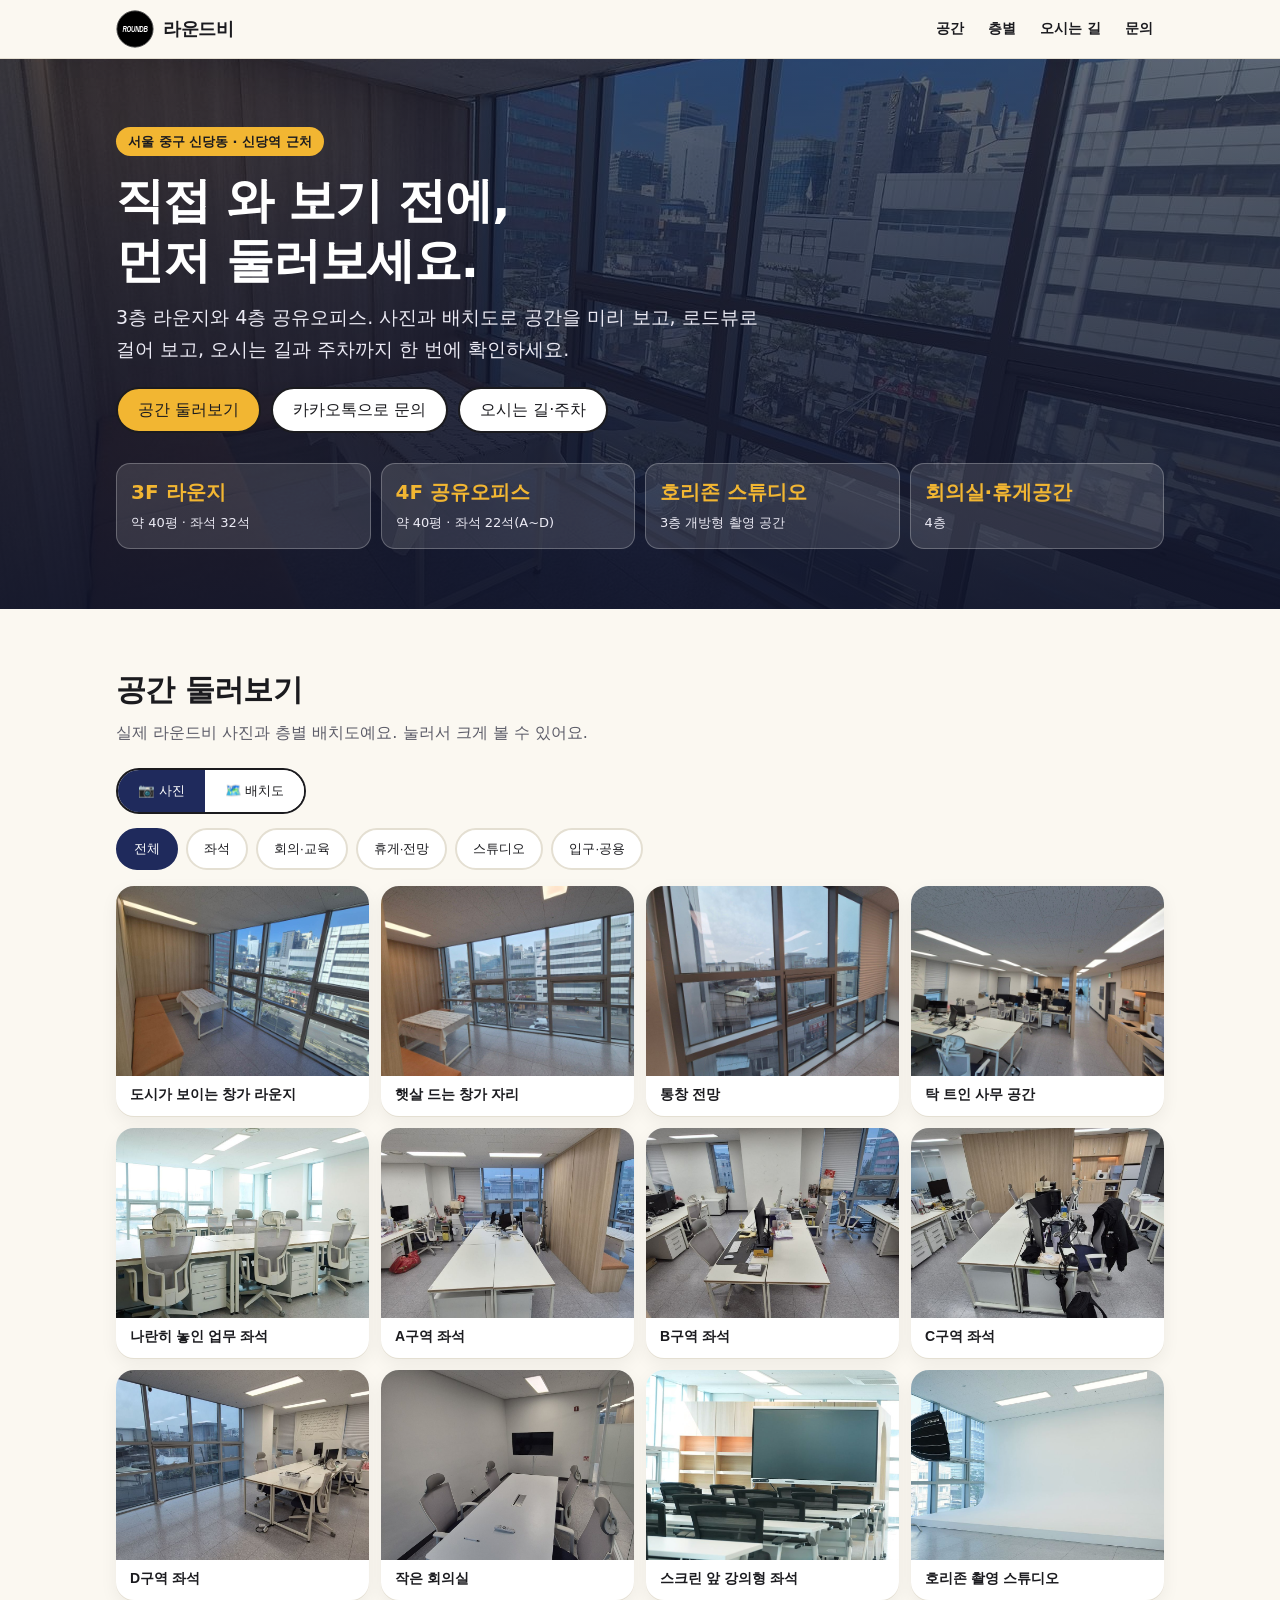
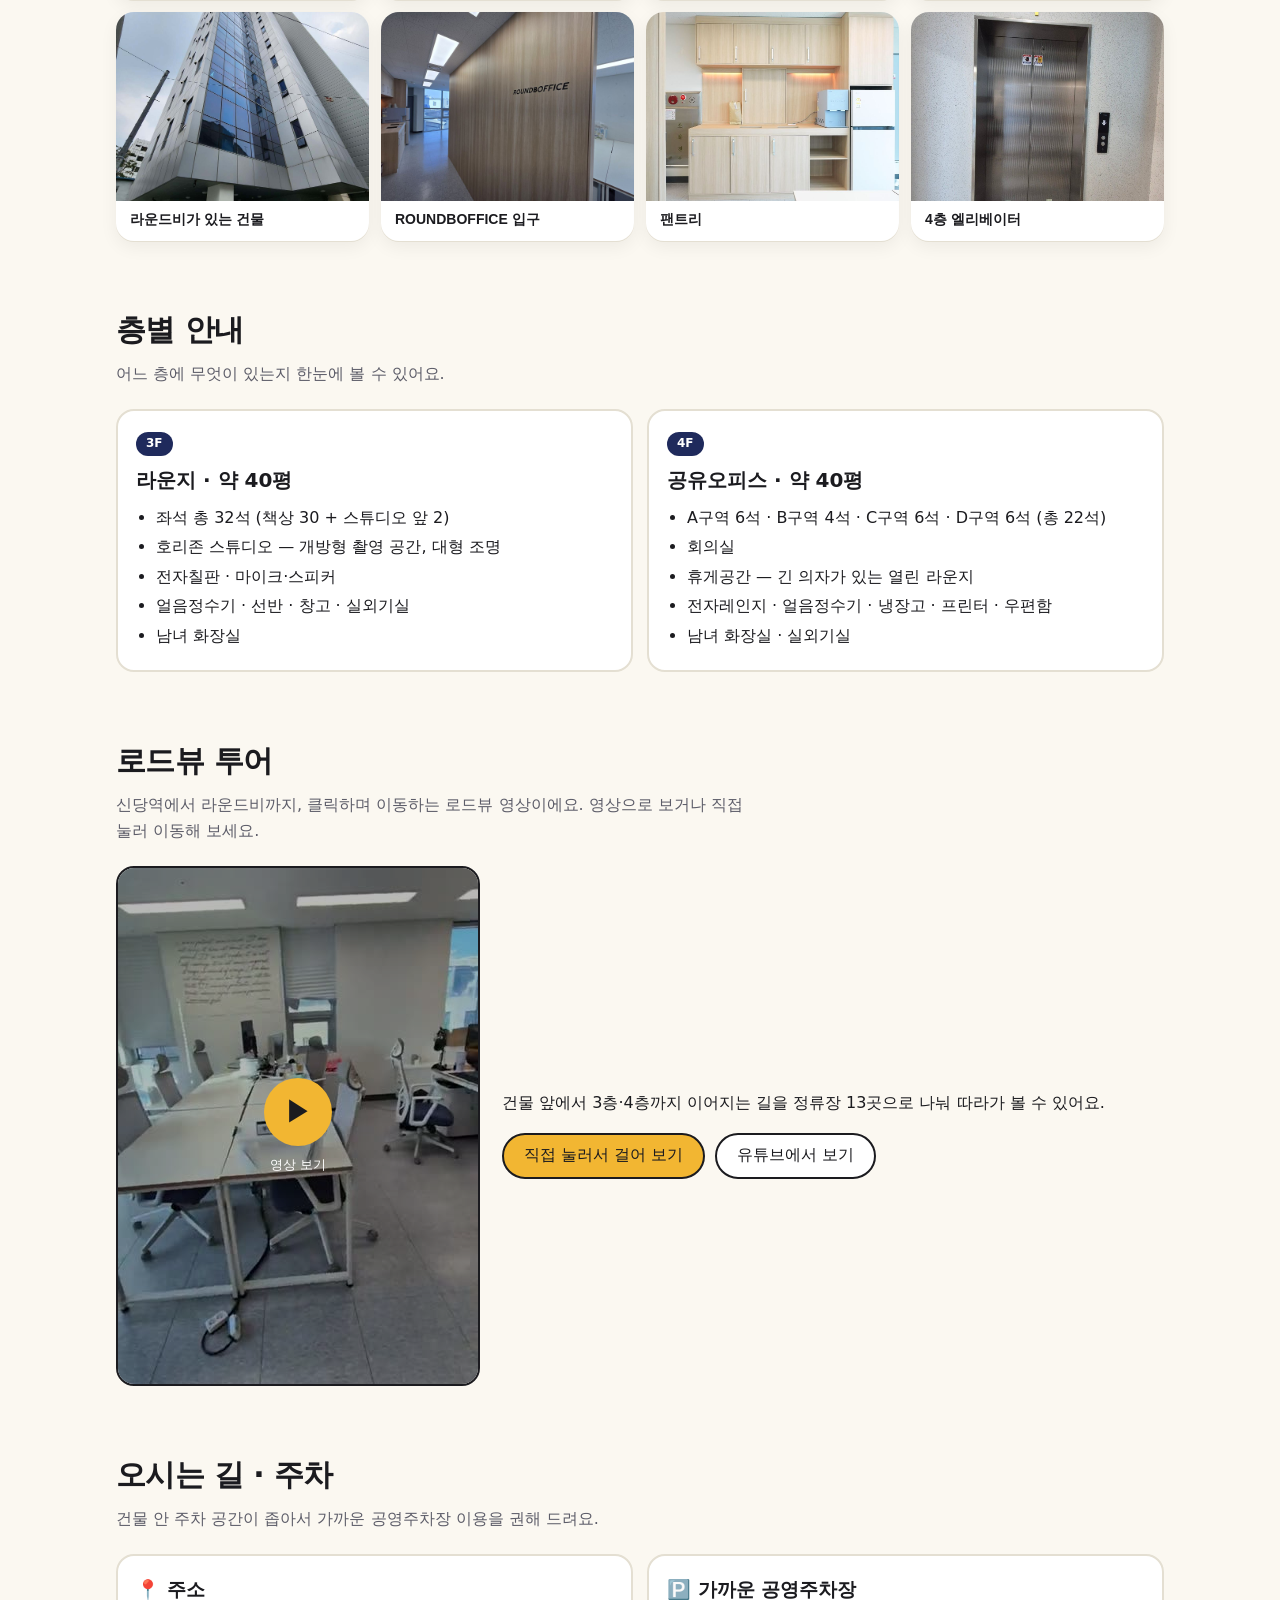
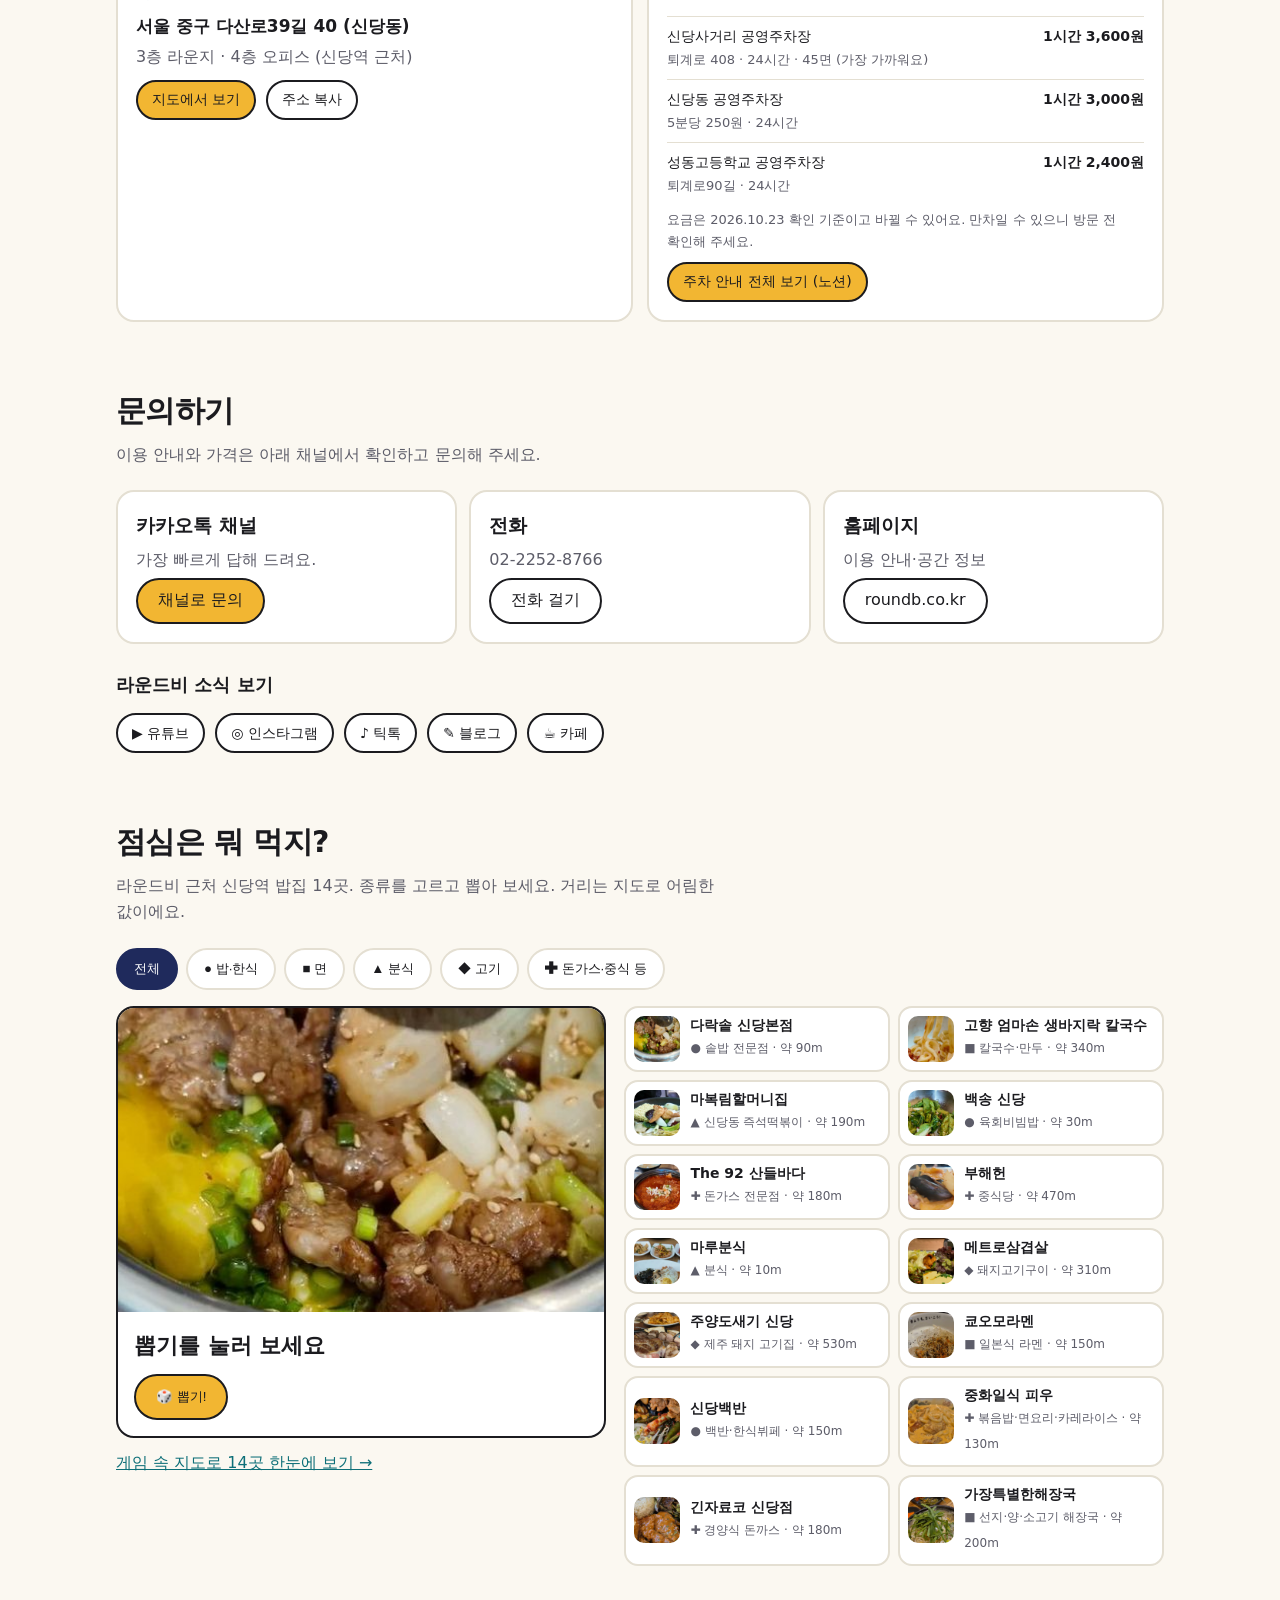
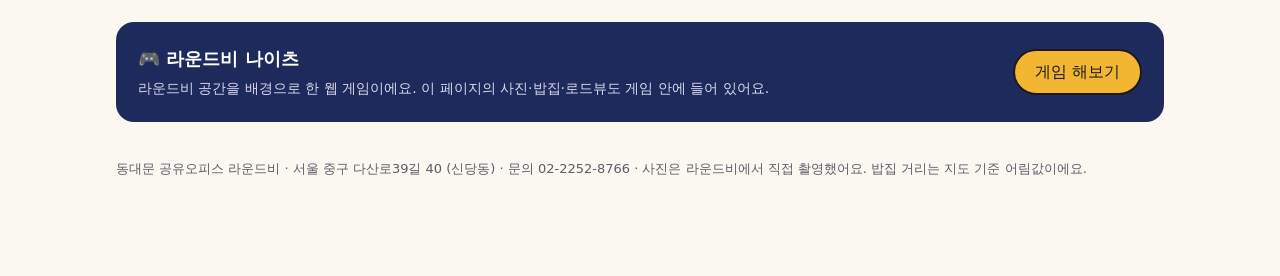
==== intro/index.html @ ecf80404 "랜딩 페이지 주소를 서울 중구 다산로39길 40 (신당동)으로 통일 Co-Authored-By: Claude Sonnet 5.5 <noreply@anthropic.com>" ====
<!doctype html>
<html lang="ko">
<head>
<meta charset="utf-8">
<meta name="viewport" content="width=device-width,initial-scale=1,viewport-fit=cover">
<title>라운드비 공유오피스 — 신당역 근처 3층 라운지·4층 공유오피스</title>
<meta name="description" content="서울 중구 신당동 라운드비 공유오피스. 3층 라운지·4층 공유오피스 사진과 배치도, 로드뷰 투어, 주차 안내, 문의까지 한 곳에서 확인하세요.">
<link rel="canonical" href="https://ksinvaid.github.io/roundb-night-defense/intro/">
<meta property="og:type" content="website">
<meta property="og:title" content="라운드비 공유오피스 — 공간 둘러보기 · 배치도 · 주차 안내">
<meta property="og:description" content="신당역 근처 3층 라운지·4층 공유오피스. 사진과 배치도로 미리 둘러보고, 로드뷰로 걸어 보고, 바로 문의하세요.">
<meta property="og:url" content="https://ksinvaid.github.io/roundb-night-defense/intro/">
<meta property="og:image" content="https://ksinvaid.github.io/roundb-night-defense/img/gallery/g08.jpg">
<meta property="og:locale" content="ko_KR">
<meta name="theme-color" content="#1f2a5c">
<script type="application/ld+json">{"@context":"https://schema.org","@type":"LocalBusiness","name":"라운드비 공유오피스","description":"서울 중구 신당동 3층 라운지·4층 공유오피스","telephone":"+82-2-2252-8766","url":"https://roundb.co.kr/","address":{"@type":"PostalAddress","addressCountry":"KR","addressLocality":"서울 중구","streetAddress":"다산로39길 40 (신당동)"}}</script>
<style>
:root{--bg:#fbf8f1;--card:#fff;--ink:#1b1b1f;--mut:#5d5d69;--navy:#1f2a5c;--gold:#f2b632;--teal:#0e6f78;--line:#e4dfd2;--r:18px}
@media (prefers-color-scheme:dark){:root:not([data-th="light"]){--bg:#14172b;--card:#1d2140;--ink:#f4f1e8;--mut:#b9b9cc;--navy:#f2b632;--gold:#f2b632;--teal:#6fd0d8;--line:#333a68}}
*{box-sizing:border-box}html{scroll-behavior:smooth;scroll-padding-top:70px}
body{margin:0;background:var(--bg);color:var(--ink);font:16px/1.65 "Apple SD Gothic Neo","Malgun Gothic","Noto Sans KR",system-ui,sans-serif;-webkit-text-size-adjust:100%;word-break:keep-all;overflow-wrap:break-word}
img{max-width:100%;display:block}a{color:var(--teal)}
.wrap{max-width:1080px;margin:0 auto;padding:0 16px}
header{position:sticky;top:0;z-index:20;background:color-mix(in srgb,var(--bg) 92%,transparent);backdrop-filter:blur(8px);border-bottom:1px solid var(--line)}
.hd{display:flex;align-items:center;gap:12px;height:58px}
.logo{display:flex;align-items:center;gap:9px;font-weight:900;font-size:18px;letter-spacing:-.5px;color:var(--ink);text-decoration:none;white-space:nowrap}
.logo svg{width:38px;height:38px;flex:none}
nav{margin-left:auto;display:flex;gap:2px;overflow-x:auto;scrollbar-width:none}
nav a{white-space:nowrap;padding:8px 11px;border-radius:999px;color:var(--ink);text-decoration:none;font-size:14px;font-weight:700}
nav a:hover{background:var(--line)}
@media (max-width:640px){.hd{gap:6px}nav a{padding:8px 7px;font-size:13px}.logo svg{width:32px;height:32px}.logo{font-size:16px}}
.btn{display:inline-flex;align-items:center;justify-content:center;gap:6px;min-height:46px;padding:0 20px;border-radius:999px;border:2px solid var(--ink);background:var(--card);color:var(--ink);font:700 15px/1 inherit;text-decoration:none;cursor:pointer}
.btn.pri{background:var(--gold);border-color:#1b1b1f;color:#1b1b1f}
.btn.sm{min-height:40px;padding:0 14px;font-size:14px}
.btn:focus-visible,nav a:focus-visible,.tab:focus-visible,.chip:focus-visible,.ph:focus-visible,.seg button:focus-visible{outline:3px solid var(--teal);outline-offset:2px}
.hero{position:relative;color:#fff;background:#10142a}
.hero img.bg{position:absolute;inset:0;width:100%;height:100%;object-fit:cover;opacity:.55}
.hero:after{content:"";position:absolute;inset:0;background:linear-gradient(180deg,rgba(16,20,42,.35),rgba(16,20,42,.88))}
.hero .wrap{position:relative;z-index:1;padding-top:68px;padding-bottom:60px}
.kicker{display:inline-block;background:var(--gold);color:#1b1b1f;font-weight:800;font-size:13px;padding:4px 12px;border-radius:999px}
h1{font-size:clamp(28px,6vw,48px);line-height:1.25;margin:14px 0 12px;letter-spacing:-1px;font-weight:900}
.lead{font-size:clamp(16px,2.4vw,19px);max-width:660px;margin:0 0 22px;color:#ecebf5}
.cta{display:flex;flex-wrap:wrap;gap:10px}
.facts{display:grid;grid-template-columns:repeat(auto-fit,minmax(150px,1fr));gap:10px;margin-top:30px}
.fact{background:rgba(255,255,255,.12);border:1px solid rgba(255,255,255,.25);border-radius:14px;padding:12px 14px}
.fact b{display:block;font-size:20px;color:var(--gold)}.fact span{font-size:13px;color:#ecebf5}
section{padding:56px 0 8px}
h2{font-size:clamp(22px,4vw,30px);margin:0 0 6px;letter-spacing:-.6px;font-weight:900}
.sub{color:var(--mut);margin:0 0 22px;max-width:660px}
.seg{display:inline-flex;border:2px solid var(--ink);border-radius:999px;overflow:hidden;margin-bottom:14px}
.seg button{min-height:42px;padding:0 20px;border:0;background:var(--card);color:var(--ink);font:800 14px/1 inherit;cursor:pointer}
.seg button[aria-pressed=true]{background:var(--navy);color:#fff}
@media (prefers-color-scheme:dark){:root:not([data-th="light"]) .seg button[aria-pressed=true],:root:not([data-th="light"]) .tab[aria-pressed=true],:root:not([data-th="light"]) .chip[aria-pressed=true]{color:#1b1b1f}}
.tabs{display:flex;gap:8px;flex-wrap:wrap;margin-bottom:16px}
.tab,.chip{min-height:42px;padding:0 16px;border-radius:999px;border:2px solid var(--line);background:var(--card);color:var(--ink);font:700 14px/1 inherit;cursor:pointer}
.tab[aria-pressed=true],.chip[aria-pressed=true]{background:var(--navy);border-color:var(--navy);color:#fff}
.grid{display:grid;grid-template-columns:repeat(auto-fill,minmax(min(230px,46%),1fr));gap:12px}
@media (max-width:520px){.grid{gap:10px}.ph span{padding:8px 10px 10px;font-size:13px}}
.ph{padding:0;border:0;background:var(--card);border-radius:var(--r);overflow:hidden;text-align:left;cursor:pointer;box-shadow:0 1px 0 var(--line),0 6px 18px rgba(0,0,0,.06)}
.ph img{width:100%;aspect-ratio:4/3;object-fit:cover}
.ph span{display:block;padding:10px 14px 12px;font-weight:700;font-size:14px;color:var(--ink)}
.plans{display:grid;grid-template-columns:repeat(2,minmax(0,1fr));gap:14px}
@media (max-width:640px){.plans{grid-template-columns:1fr}}
.plan{background:var(--card);border:2px solid var(--line);border-radius:var(--r);overflow:hidden;padding:0;cursor:pointer;text-align:left;color:var(--ink);font:inherit}
.plan img{width:100%;height:auto}
.plan span{display:block;padding:10px 14px;font-weight:800}
.fl{display:grid;grid-template-columns:repeat(2,minmax(0,1fr));gap:14px}
@media (max-width:760px){.fl{grid-template-columns:1fr}}
.flc{background:var(--card);border:2px solid var(--line);border-radius:var(--r);padding:18px}
.flc h3{margin:0 0 4px;font-size:20px;font-weight:900}.flc .tg{display:inline-block;background:var(--navy);color:#fff;border-radius:999px;font-size:12px;font-weight:800;padding:2px 10px;margin-bottom:8px}
@media (prefers-color-scheme:dark){:root:not([data-th="light"]) .flc .tg{color:#1b1b1f}}
.flc ul{margin:8px 0 0;padding-left:20px}.flc li{margin:3px 0}
.road{display:grid;grid-template-columns:minmax(0,.55fr) minmax(0,1fr);gap:22px;align-items:center}
@media (max-width:760px){.road{grid-template-columns:1fr}.road .poster{max-width:260px}}
.poster{position:relative;border-radius:var(--r);overflow:hidden;border:2px solid var(--ink);background:#000;aspect-ratio:9/16;max-height:520px;margin:0 auto;width:100%}
.poster img{width:100%;height:100%;object-fit:cover}
.poster button{position:absolute;inset:0;border:0;background:rgba(0,0,0,.28);color:#fff;font:900 16px/1 inherit;cursor:pointer;display:grid;place-items:center}
.poster button b{width:68px;height:68px;border-radius:50%;background:var(--gold);color:#1b1b1f;font-size:26px;line-height:68px;text-align:center;display:block;margin:0 auto 10px}
.poster iframe{width:100%;height:100%;border:0}
.way{display:grid;grid-template-columns:repeat(2,minmax(0,1fr));gap:14px}
@media (max-width:760px){.way{grid-template-columns:1fr}}
.box{background:var(--card);border:2px solid var(--line);border-radius:var(--r);padding:18px}
.box h3{margin:0 0 6px;font-size:19px;font-weight:900}.box p{margin:4px 0;color:var(--mut)}
.box .big{color:var(--ink);font-weight:800;font-size:17px}
.pk{margin:10px 0 0;padding:0;list-style:none}.pk li{display:flex;justify-content:space-between;gap:10px;padding:8px 0;border-top:1px solid var(--line);font-size:14px}.pk b{white-space:nowrap}
.note{font-size:13px;color:var(--mut)}
.ct{display:grid;grid-template-columns:repeat(auto-fit,minmax(220px,1fr));gap:12px}
.soc{display:flex;flex-wrap:wrap;gap:10px;margin-top:14px}
.lunch{display:grid;grid-template-columns:minmax(0,1fr) minmax(0,1.1fr);gap:18px;align-items:start}
@media (max-width:760px){.lunch{grid-template-columns:1fr}}
.pick{background:var(--card);border:2px solid var(--ink);border-radius:var(--r);overflow:hidden}
.pick img{width:100%;aspect-ratio:16/10;object-fit:cover;background:var(--line)}
.pick .in{padding:16px}.pick h3{margin:0 0 2px;font-size:22px;font-weight:900}
.tag{display:inline-block;font-size:13px;font-weight:800;border:2px solid var(--ink);border-radius:999px;padding:1px 10px;margin:0 6px 6px 0}
.pick p{margin:4px 0;color:var(--mut)}
.shops{display:grid;grid-template-columns:repeat(2,minmax(0,1fr));gap:8px}
.shop{display:flex;gap:10px;align-items:center;padding:8px;border:2px solid var(--line);border-radius:14px;background:var(--card);cursor:pointer;text-align:left;color:var(--ink);font:inherit}
.shop img{width:46px;height:46px;border-radius:10px;object-fit:cover;flex:none}
.shop b{display:block;font-size:14px;line-height:1.3}.shop small{color:var(--mut);font-size:12px}
.shop[aria-current=true]{border-color:var(--navy);box-shadow:0 0 0 3px var(--gold)}
.game{margin:56px 0 0;padding:22px;border-radius:var(--r);background:var(--navy);color:#fff;display:flex;flex-wrap:wrap;gap:14px;align-items:center}
@media (prefers-color-scheme:dark){:root:not([data-th="light"]) .game{background:#262c57}}
.game div{flex:1 1 260px}.game b{font-size:18px}.game p{margin:4px 0 0;color:#d9d9ee;font-size:14px}
footer{padding:28px 0 96px;color:var(--mut);font-size:13px}
.sticky{position:fixed;left:0;right:0;bottom:0;z-index:25;display:none;gap:8px;padding:10px 12px calc(10px + env(safe-area-inset-bottom));background:color-mix(in srgb,var(--bg) 94%,transparent);backdrop-filter:blur(8px);border-top:1px solid var(--line)}
.sticky .btn{flex:1;min-height:48px}
@media (max-width:760px){.sticky{display:flex}}
.lb{position:fixed;inset:0;z-index:50;background:rgba(10,12,26,.92);display:none;align-items:center;justify-content:center;flex-direction:column;padding:16px}
.lb.on{display:flex}.lb img{max-height:78vh;max-width:100%;border-radius:12px;background:#fff}
.lb p{color:#fff;font-weight:700;margin:12px 0 0;text-align:center}
.lb button{position:absolute;top:12px;right:12px;min-width:46px;min-height:46px;border-radius:50%;border:0;background:var(--gold);color:#1b1b1f;font:900 20px/1 inherit;cursor:pointer}
.lb .nx,.lb .pv{top:50%;transform:translateY(-50%)}.lb .pv{left:12px;right:auto}
</style>
</head>
<body>
<header><div class="wrap hd">
  <a class="logo" href="#top" aria-label="라운드비 처음으로">
    <svg viewBox="0 0 44 44" aria-hidden="true"><circle cx="22" cy="22" r="21" fill="#000" stroke="#555" stroke-width="1"/><text x="22" y="25.6" text-anchor="middle" font-family="Arial,Helvetica,sans-serif" font-size="10" font-weight="800" font-style="italic" fill="#fff" textLength="29" lengthAdjust="spacingAndGlyphs">ROUNDB</text></svg>
    라운드비
  </a>
  <nav aria-label="바로가기"><a href="#space">공간</a><a href="#floors">층별</a><a href="#way">오시는 길</a><a href="#contact">문의</a></nav>
</div></header>

<main id="top">
<div class="hero">
  <img class="bg" src="../img/gallery/g08.jpg" alt="" fetchpriority="high">
  <div class="wrap">
    <span class="kicker">서울 중구 신당동 · 신당역 근처</span>
    <h1>직접 와 보기 전에,<br>먼저 둘러보세요.</h1>
    <p class="lead">3층 라운지와 4층 공유오피스. 사진과 배치도로 공간을 미리 보고, 로드뷰로 걸어 보고, 오시는 길과 주차까지 한 번에 확인하세요.</p>
    <div class="cta">
      <a class="btn pri" href="#space">공간 둘러보기</a>
      <a class="btn" style="background:#fff" href="https://pf.kakao.com/_guxfxlX" target="_blank" rel="noopener noreferrer">카카오톡으로 문의</a>
      <a class="btn" style="background:#fff" href="#way">오시는 길·주차</a>
    </div>
    <div class="facts">
      <div class="fact"><b>3F 라운지</b><span>약 40평 · 좌석 32석</span></div>
      <div class="fact"><b>4F 공유오피스</b><span>약 40평 · 좌석 22석(A~D)</span></div>
      <div class="fact"><b>호리존 스튜디오</b><span>3층 개방형 촬영 공간</span></div>
      <div class="fact"><b>회의실·휴게공간</b><span>4층</span></div>
    </div>
  </div>
</div>

<div class="wrap">
<section id="space" aria-labelledby="h-space">
  <h2 id="h-space">공간 둘러보기</h2>
  <p class="sub">실제 라운드비 사진과 층별 배치도예요. 눌러서 크게 볼 수 있어요.</p>
  <div class="seg" role="group" aria-label="보기 방식"><button type="button" id="sp1" aria-pressed="true">📷 사진</button><button type="button" id="sp2" aria-pressed="false">🗺️ 배치도</button></div>
  <div id="photos">
    <div class="tabs" id="tabs" role="group" aria-label="공간 분류"></div>
    <div class="grid" id="grid"></div>
  </div>
  <div id="plansBox" hidden>
    <div class="plans">
      <button type="button" class="plan" data-p="0"><img src="plan3f.jpg" alt="3층 라운지 배치도: 좌석 1~32번, 호리존 스튜디오, 전자칠판, 얼음정수기, 창고, 실외기실, 남녀 화장실" loading="lazy"><span>3F 라운지 배치도</span></button>
      <button type="button" class="plan" data-p="1"><img src="plan4f.jpg" alt="4층 공유오피스 배치도: A~D구역 좌석, 회의실, 휴게공간, 전자레인지·얼음정수기·냉장고, 실외기실, 남녀 화장실" loading="lazy"><span>4F 공유오피스 배치도</span></button>
    </div>
    <p class="note" style="margin-top:10px">배치도 기준(2026.09.30 최종본)이에요. 좌석 번호는 3층 1~32번, 4층 A1~D6이에요.</p>
  </div>
</section>

<section id="floors" aria-labelledby="h-fl">
  <h2 id="h-fl">층별 안내</h2>
  <p class="sub">어느 층에 무엇이 있는지 한눈에 볼 수 있어요.</p>
  <div class="fl">
    <div class="flc"><span class="tg">3F</span><h3>라운지 · 약 40평</h3>
      <ul><li>좌석 총 32석 (책상 30 + 스튜디오 앞 2)</li><li>호리존 스튜디오 — 개방형 촬영 공간, 대형 조명</li><li>전자칠판 · 마이크·스피커</li><li>얼음정수기 · 선반 · 창고 · 실외기실</li><li>남녀 화장실</li></ul></div>
    <div class="flc"><span class="tg">4F</span><h3>공유오피스 · 약 40평</h3>
      <ul><li>A구역 6석 · B구역 4석 · C구역 6석 · D구역 6석 (총 22석)</li><li>회의실</li><li>휴게공간 — 긴 의자가 있는 열린 라운지</li><li>전자레인지 · 얼음정수기 · 냉장고 · 프린터 · 우편함</li><li>남녀 화장실 · 실외기실</li></ul></div>
  </div>
</section>

<section id="road" aria-labelledby="h-road">
  <h2 id="h-road">로드뷰 투어</h2>
  <p class="sub">신당역에서 라운드비까지, 클릭하며 이동하는 로드뷰 영상이에요. 영상으로 보거나 직접 눌러 이동해 보세요.</p>
  <div class="road">
    <div class="poster" id="poster">
      <img src="../roadview/poster.jpg" alt="로드뷰 투어 영상 미리보기" loading="lazy">
      <button type="button" id="play" aria-label="로드뷰 투어 영상 재생"><span><b>▶</b>영상 보기</span></button>
    </div>
    <div>
      <p>건물 앞에서 3층·4층까지 이어지는 길을 정류장 13곳으로 나눠 따라가 볼 수 있어요.</p>
      <div class="cta">
        <a class="btn pri" href="../road/">직접 눌러서 걸어 보기</a>
        <a class="btn" href="https://www.youtube.com/watch?v=zQr1TnnuXpA" target="_blank" rel="noopener noreferrer">유튜브에서 보기</a>
      </div>
    </div>
  </div>
</section>

<section id="way" aria-labelledby="h-way">
  <h2 id="h-way">오시는 길 · 주차</h2>
  <p class="sub">건물 안 주차 공간이 좁아서 가까운 공영주차장 이용을 권해 드려요.</p>
  <div class="way">
    <div class="box">
      <h3>📍 주소</h3>
      <p class="big">서울 중구 다산로39길 40 (신당동)</p>
      <p>3층 라운지 · 4층 오피스 (신당역 근처)</p>
      <div class="cta" style="margin-top:10px">
        <a class="btn pri sm" id="map" href="#" target="_blank" rel="noopener noreferrer">지도에서 보기</a>
        <button class="btn sm" id="cp" type="button">주소 복사</button>
      </div>
    </div>
    <div class="box">
      <h3>🅿️ 가까운 공영주차장</h3>
      <ul class="pk">
        <li><span>신당사거리 공영주차장<br><small class="note">퇴계로 408 · 24시간 · 45면 (가장 가까워요)</small></span><b>1시간 3,600원</b></li>
        <li><span>신당동 공영주차장<br><small class="note">5분당 250원 · 24시간</small></span><b>1시간 3,000원</b></li>
        <li><span>성동고등학교 공영주차장<br><small class="note">퇴계로90길 · 24시간</small></span><b>1시간 2,400원</b></li>
      </ul>
      <p class="note">요금은 2026.10.23 확인 기준이고 바뀔 수 있어요. 만차일 수 있으니 방문 전 확인해 주세요.</p>
      <a class="btn pri sm" href="https://billionfundings.notion.site/Ver-1-3-402ead0f1ee780df87ebc4c921f9d189" target="_blank" rel="noopener noreferrer" style="margin-top:6px">주차 안내 전체 보기 (노션)</a>
    </div>
  </div>
</section>

<section id="contact" aria-labelledby="h-ct">
  <h2 id="h-ct">문의하기</h2>
  <p class="sub">이용 안내와 가격은 아래 채널에서 확인하고 문의해 주세요.</p>
  <div class="ct">
    <div class="box"><h3>카카오톡 채널</h3><p>가장 빠르게 답해 드려요.</p><a class="btn pri" href="https://pf.kakao.com/_guxfxlX" target="_blank" rel="noopener noreferrer">채널로 문의</a></div>
    <div class="box"><h3>전화</h3><p>02-2252-8766</p><a class="btn" href="tel:0222528766">전화 걸기</a></div>
    <div class="box"><h3>홈페이지</h3><p>이용 안내·공간 정보</p><a class="btn" href="https://roundb.co.kr/" target="_blank" rel="noopener noreferrer">roundb.co.kr</a></div>
  </div>
  <h3 style="margin:26px 0 0;font-size:18px">라운드비 소식 보기</h3>
  <div class="soc">
    <a class="btn sm" href="https://www.youtube.com/@%EB%9D%BC%EC%9A%B4%EB%93%9C%EB%B9%84%EA%B3%B5%EC%9C%A0%EC%98%A4%ED%94%BC%EC%8A%A4/featured" target="_blank" rel="noopener noreferrer">▶ 유튜브</a>
    <a class="btn sm" href="https://www.instagram.com/roundboffice/" target="_blank" rel="noopener noreferrer">◎ 인스타그램</a>
    <a class="btn sm" href="https://www.tiktok.com/@roundboffice" target="_blank" rel="noopener noreferrer">♪ 틱톡</a>
    <a class="btn sm" href="https://blog.naver.com/roundboffice" target="_blank" rel="noopener noreferrer">✎ 블로그</a>
    <a class="btn sm" href="https://cafe.naver.com/makeamv" target="_blank" rel="noopener noreferrer">☕ 카페</a>
  </div>
</section>

<section id="lunch" aria-labelledby="h-lunch">
  <h2 id="h-lunch">점심은 뭐 먹지?</h2>
  <p class="sub">라운드비 근처 신당역 밥집 14곳. 종류를 고르고 뽑아 보세요. 거리는 지도로 어림한 값이에요.</p>
  <div class="tabs" id="chips" role="group" aria-label="음식 종류"></div>
  <div class="lunch">
    <div>
      <div class="pick" aria-live="polite">
        <img id="pimg" src="../img/lunch/01.jpg" alt="">
        <div class="in">
          <span class="tag" id="ptag"></span>
          <h3 id="pname">뽑기를 눌러 보세요</h3>
          <p id="pmenu"></p><p id="pfood"></p><p id="pdist"></p>
          <div class="cta" style="margin-top:10px">
            <button class="btn pri" id="draw" type="button">🎲 뽑기!</button>
            <a class="btn" id="pmap" href="#" target="_blank" rel="noopener noreferrer">지도에서 찾기</a>
          </div>
        </div>
      </div>
      <p style="margin:12px 0 0"><a href="../lunch/">게임 속 지도로 14곳 한눈에 보기 →</a></p>
    </div>
    <div class="shops" id="shops"></div>
  </div>

  <div class="game">
    <div><b>🎮 라운드비 나이츠</b><p>라운드비 공간을 배경으로 한 웹 게임이에요. 이 페이지의 사진·밥집·로드뷰도 게임 안에 들어 있어요.</p></div>
    <a class="btn pri" href="../">게임 해보기</a>
  </div>
</section>
</div>
</main>
<footer><div class="wrap">동대문 공유오피스 라운드비 · 서울 중구 다산로39길 40 (신당동) · 문의 02-2252-8766 · 사진은 라운드비에서 직접 촬영했어요. 밥집 거리는 지도 기준 어림값이에요.</div></footer>

<div class="sticky"><a class="btn pri" href="https://pf.kakao.com/_guxfxlX" target="_blank" rel="noopener noreferrer">카카오톡 문의</a><a class="btn" href="tel:0222528766">전화</a></div>

<div class="lb" id="lb" role="dialog" aria-modal="true" aria-label="사진 크게 보기">
  <button type="button" class="cl" aria-label="닫기">✕</button>
  <button type="button" class="pv" aria-label="이전">‹</button>
  <button type="button" class="nx" aria-label="다음">›</button>
  <img id="lbi" alt=""><p id="lbt"></p>
</div>

<script>
(function(){
"use strict";
var $=function(s){return document.querySelector(s)};
var ADDR="서울 중구 다산로39길 40 (신당동)";

/* ── 사진 / 배치도 전환 ── */
function mode(m){$("#sp1").setAttribute("aria-pressed",String(m===1));$("#sp2").setAttribute("aria-pressed",String(m===2));$("#photos").hidden=m!==1;$("#plansBox").hidden=m!==2}
$("#sp1").onclick=function(){mode(1)};$("#sp2").onclick=function(){mode(2)};

/* ── 공간 사진 ── */
var SHOTS=[
 {f:"g08",t:"도시가 보이는 창가 라운지",g:"휴게·전망"},{f:"g37",t:"햇살 드는 창가 자리",g:"휴게·전망"},{f:"g38",t:"통창 전망",g:"휴게·전망"},
 {f:"g39",t:"탁 트인 사무 공간",g:"좌석"},{f:"g04",t:"나란히 놓인 업무 좌석",g:"좌석"},{f:"g23",t:"A구역 좌석",g:"좌석"},{f:"g32",t:"B구역 좌석",g:"좌석"},{f:"g33",t:"C구역 좌석",g:"좌석"},{f:"g24",t:"D구역 좌석",g:"좌석"},
 {f:"g21",t:"작은 회의실",g:"회의·교육"},{f:"g15",t:"스크린 앞 강의형 좌석",g:"회의·교육"},
 {f:"g17",t:"호리존 촬영 스튜디오",g:"스튜디오"},
 {f:"g01",t:"라운드비가 있는 건물",g:"입구·공용"},{f:"g02",t:"ROUNDBOFFICE 입구",g:"입구·공용"},{f:"g07",t:"팬트리",g:"입구·공용"},{f:"g36",t:"4층 엘리베이터",g:"입구·공용"}
].map(function(s){s.src="../img/gallery/"+s.f+".jpg";return s});
var PLANS=[{src:"plan3f.jpg",t:"3F 라운지 배치도"},{src:"plan4f.jpg",t:"4F 공유오피스 배치도"}];
var GS=["전체","좌석","회의·교육","휴게·전망","스튜디오","입구·공용"],cur="전체",view=[],li=0;
function drawTabs(){var tb=$("#tabs");tb.innerHTML="";GS.forEach(function(g){var b=document.createElement("button");b.type="button";b.className="tab";b.textContent=g;b.setAttribute("aria-pressed",String(g===cur));b.onclick=function(){cur=g;drawTabs();drawGrid()};tb.appendChild(b)})}
function drawGrid(){var gr=$("#grid");gr.innerHTML="";var list=SHOTS.filter(function(s){return cur==="전체"||s.g===cur});
  list.forEach(function(s,i){var b=document.createElement("button");b.type="button";b.className="ph";b.innerHTML='<img loading="lazy" src="'+s.src+'" alt="'+s.t+'"><span>'+s.t+'</span>';b.onclick=function(){openLb(list,i)};gr.appendChild(b)})}
function openLb(list,i){view=list;li=(i+view.length)%view.length;var s=view[li];$("#lbi").src=s.src;$("#lbi").alt=s.t;$("#lbt").textContent=s.t+(view.length>1?"  ("+(li+1)+"/"+view.length+")":"");$("#lb").classList.add("on");$("#lb .cl").focus()}
function closeLb(){$("#lb").classList.remove("on")}
$("#lb .cl").onclick=closeLb;$("#lb .nx").onclick=function(){openLb(view,li+1)};$("#lb .pv").onclick=function(){openLb(view,li-1)};
$("#lb").onclick=function(e){if(e.target.id==="lb")closeLb()};
document.addEventListener("keydown",function(e){if(!$("#lb").classList.contains("on"))return;if(e.key==="Escape")closeLb();else if(e.key==="ArrowRight")openLb(view,li+1);else if(e.key==="ArrowLeft")openLb(view,li-1)});
[].forEach.call(document.querySelectorAll(".plan"),function(b){b.onclick=function(){openLb(PLANS,+b.dataset.p)}});
drawTabs();drawGrid();

/* ── 오시는 길 ── */
$("#map").href="https://map.naver.com/p/search/"+encodeURIComponent(ADDR);
$("#cp").onclick=function(){var b=this,done=function(){var o=b.textContent;b.textContent="복사했어요 ✓";setTimeout(function(){b.textContent=o},1600)};
  if(navigator.clipboard&&navigator.clipboard.writeText){navigator.clipboard.writeText(ADDR).then(done,function(){prompt("주소를 복사하세요",ADDR)})}else{prompt("주소를 복사하세요",ADDR)}};

/* ── 점심 뽑기 (게임의 밥집 14곳과 같은 목록) ── */
var CAT={all:["전체",""],rice:["밥·한식","●"],noodle:["면","■"],snack:["분식","▲"],meat:["고기","◆"],mix:["돈가스·중식 등","✚"]};
var SH=[
 [1,"다락솥 신당본점","솥밥 전문점","노른자 톡 솥밥","rice",90,-21,"다락솥 신당본점"],
 [2,"고향 엄마손 생바지락 칼국수","칼국수·만두","얼큰 vs 맑은 칼국수","noodle",338,-69,"고향 엄마손 생바지락 칼국수 신당"],
 [3,"마복림할머니집","신당동 즉석떡볶이","즉석떡볶이 + 라면 사리","snack",112,159,"마복림할머니집 신당"],
 [4,"백송 신당","육회비빔밥","나갈 땐 추억의 쫀드기","rice",-29,10,"백송 신당"],
 [5,"The 92 산들바다","돈가스 전문점","김치나베","mix",182,-32,"산들바다 신당"],
 [6,"부해헌","중식당","짬뽕·짜장·군만두","mix",447,-131,"부해헌 신당"],
 [7,"마루분식","분식","알밥·김치볶음밥·라면","snack",-11,9,"마루분식 신당"],
 [8,"메트로삼겹살","돼지고기구이","점심 삼겹살 한 판","meat",291,-113,"메트로삼겹살 신당"],
 [9,"주양도새기 신당","제주 돼지 고기집","제주 돼지 회식","meat",520,-120,"주양도새기 신당"],
 [10,"쿄오모라멘","일본식 라멘","진한 국물 라멘","noodle",101,115,"쿄오모라멘 신당"],
 [11,"신당백반","백반·한식뷔페","먹을 만큼 담는 한식뷔페","rice",80,131,"신당백반"],
 [12,"중화일식 피우","볶음밥·면요리·카레라이스","유린기 볶음밥","mix",83,105,"중화일식 피우 신당"],
 [13,"긴자료코 신당점","경양식 돈까스","데미글라스 소스·밥 무료 추가","mix",165,73,"긴자료코 신당점"],
 [14,"가장특별한해장국","선지·양·소고기 해장국","다데기는 따로 · 간장통 꿀팁","noodle",169,104,"가장특별한해장국 신당"]
].map(function(a){var m=Math.round(Math.hypot(a[5],a[6])/10)*10;return {n:a[0],name:a[1],menu:a[2],food:a[3],cat:a[4],m:m,min:Math.max(1,Math.round(m/70)),q:a[7]}});
var fcat="all",sel=null,timer=0;
function pad(n){return n<10?"0"+n:""+n}
function show(s){
  sel=s;$("#ptag").style.display="";$("#pmap").style.display="";$("#pimg").src="../img/lunch/"+pad(s.n)+".jpg";$("#pimg").alt=s.name+" 음식 사진";
  $("#ptag").textContent=CAT[s.cat][1]+" "+CAT[s.cat][0];$("#pname").textContent=s.name;$("#pmenu").textContent=s.menu;$("#pfood").textContent="🍴 "+s.food;
  $("#pdist").textContent="라운드비에서 약 "+s.m+"m · 걸어서 약 "+s.min+"분 (어림)";
  $("#pmap").href="https://map.naver.com/p/search/"+encodeURIComponent(s.q);
  [].forEach.call(document.querySelectorAll(".shop"),function(b){b.setAttribute("aria-current",String(+b.dataset.n===s.n))});
}
function pool(){return SH.filter(function(s){return fcat==="all"||s.cat===fcat})}
function drawChips(){var c=$("#chips");c.innerHTML="";Object.keys(CAT).forEach(function(k){var b=document.createElement("button");b.type="button";b.className="chip";b.textContent=(CAT[k][1]?CAT[k][1]+" ":"")+CAT[k][0];b.setAttribute("aria-pressed",String(k===fcat));b.onclick=function(){fcat=k;drawChips();drawShops()};c.appendChild(b)})}
function drawShops(){var h=$("#shops");h.innerHTML="";pool().forEach(function(s){var b=document.createElement("button");b.type="button";b.className="shop";b.dataset.n=s.n;
  b.innerHTML='<img loading="lazy" src="../img/lunch/'+pad(s.n)+'.jpg" alt=""><span><b>'+s.name+'</b><small>'+CAT[s.cat][1]+" "+s.menu+" · 약 "+s.m+'m</small></span>';b.onclick=function(){clearInterval(timer);show(s)};h.appendChild(b)});if(sel)show(sel)}
$("#draw").onclick=function(){var p=pool();if(!p.length)return;clearInterval(timer);var t=0,btn=$("#draw");btn.disabled=true;
  timer=setInterval(function(){show(p[Math.floor(Math.random()*p.length)]);if(++t>=12){clearInterval(timer);btn.disabled=false}},85)};
drawChips();drawShops();
$("#pname").textContent="뽑기를 눌러 보세요";["#ptag","#pmenu","#pfood","#pdist"].forEach(function(q){$(q).textContent=""});$("#ptag").style.display="none";$("#pmap").style.display="none";sel=null;
[].forEach.call(document.querySelectorAll(".shop"),function(b){b.setAttribute("aria-current","false")});

/* ── 로드뷰 영상(눌렀을 때만 불러옴) ── */
$("#play").onclick=function(){$("#poster").innerHTML='<iframe src="https://www.youtube-nocookie.com/embed/zQr1TnnuXpA?autoplay=1&rel=0" title="라운드비 로드뷰 투어" allow="autoplay; encrypted-media; picture-in-picture" allowfullscreen></iframe>'};
})();
</script>
</body>
</html>
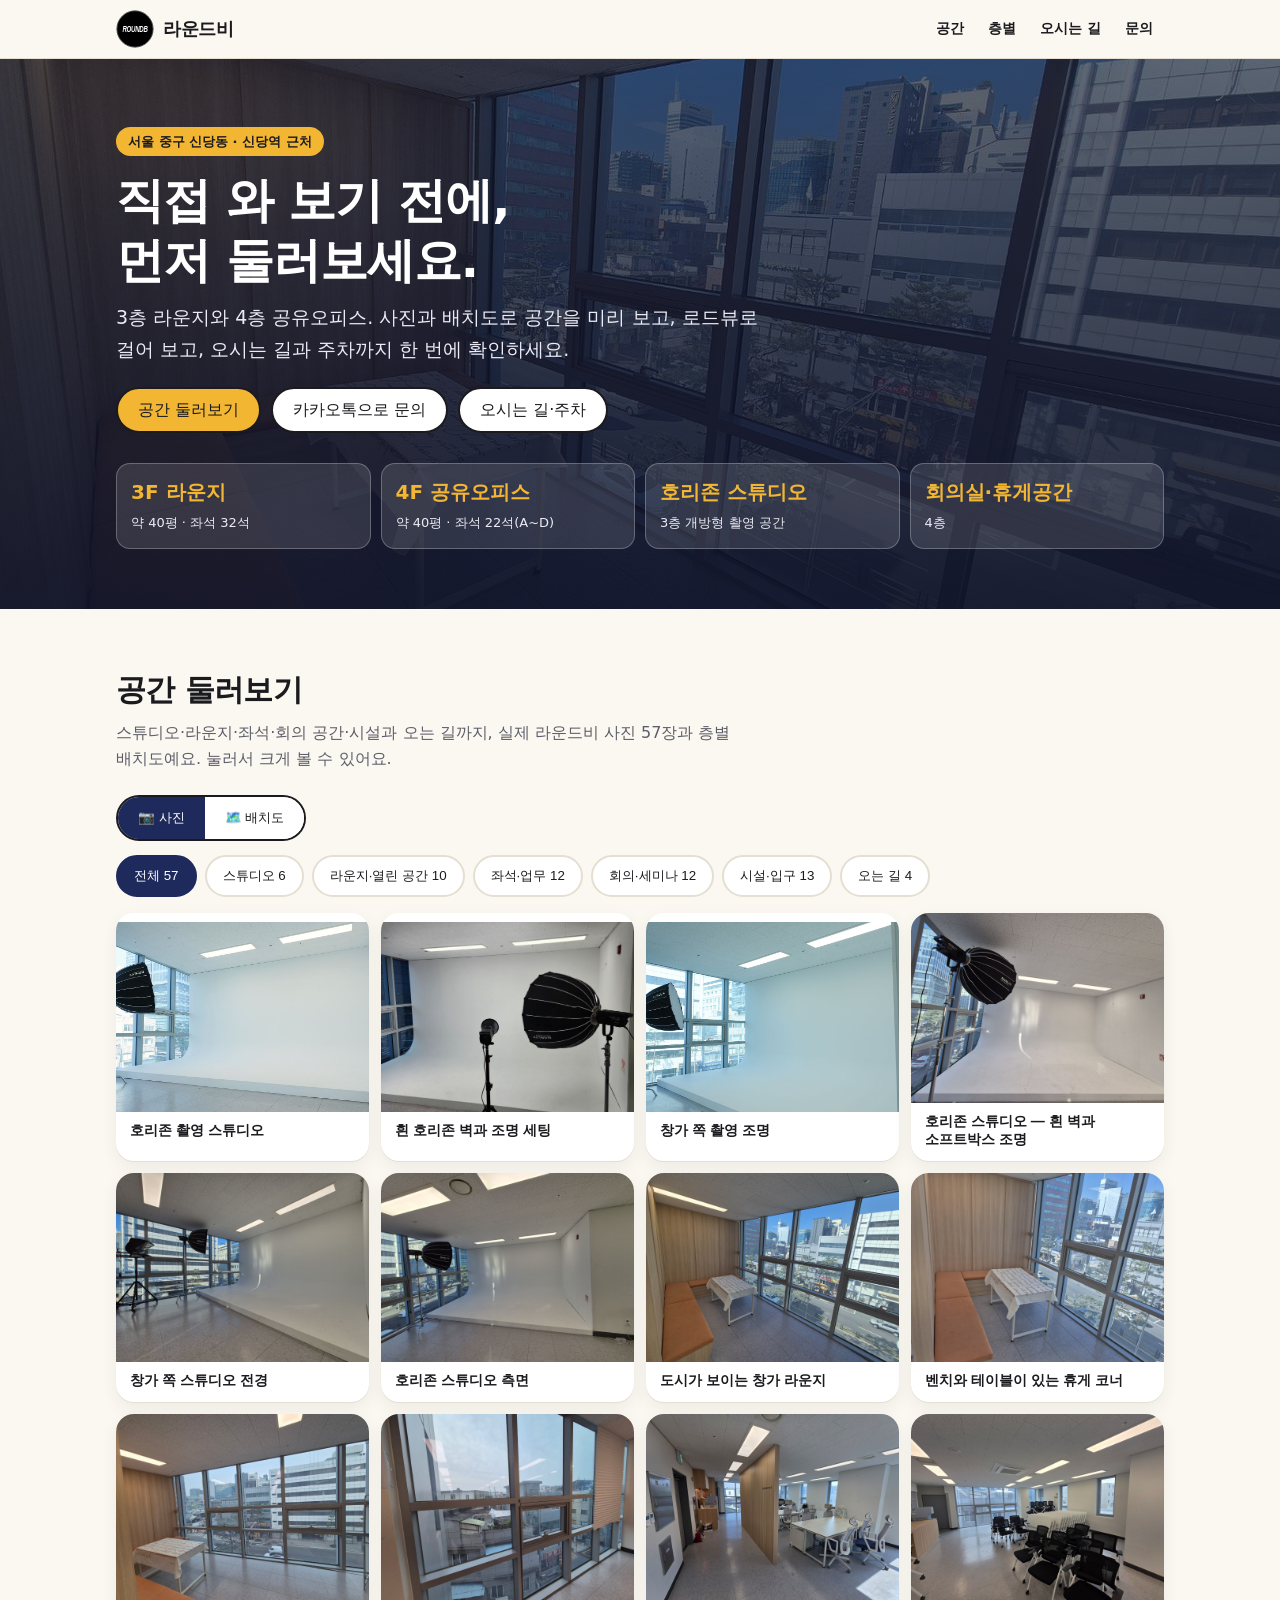
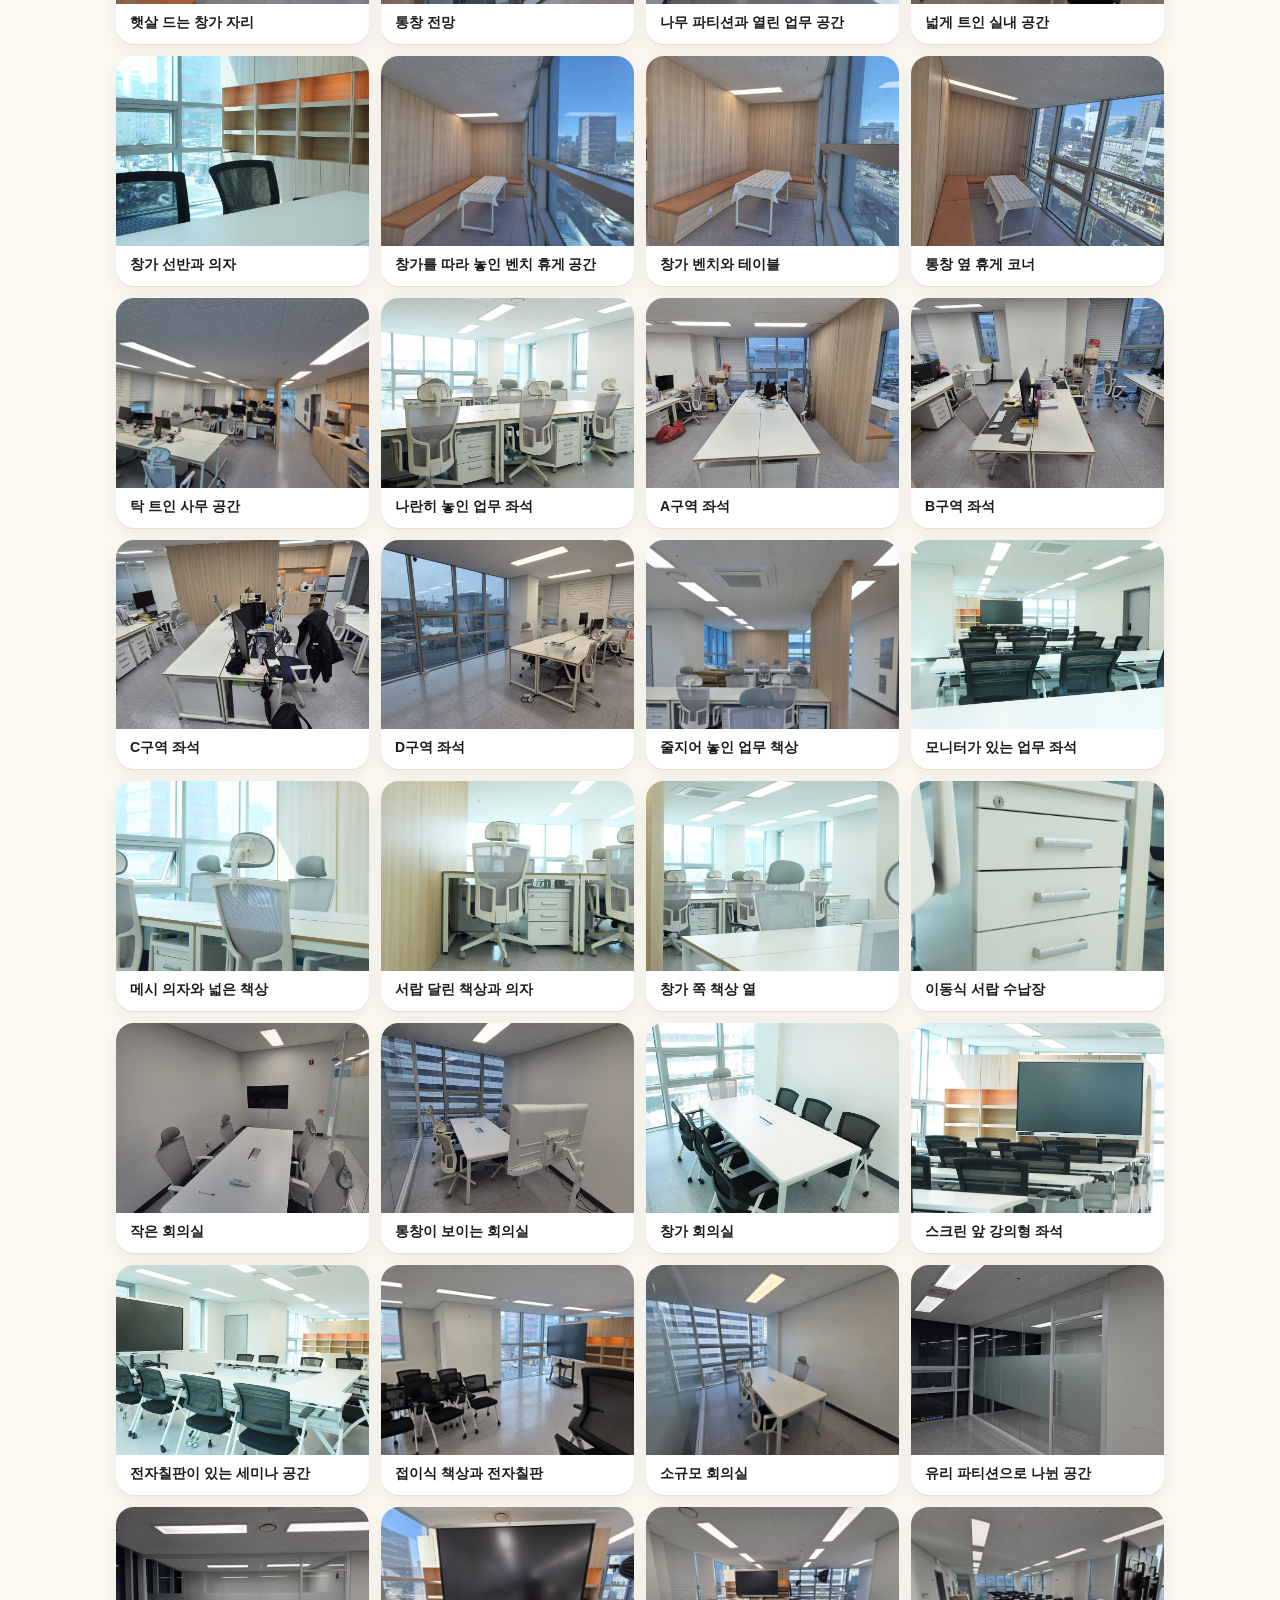
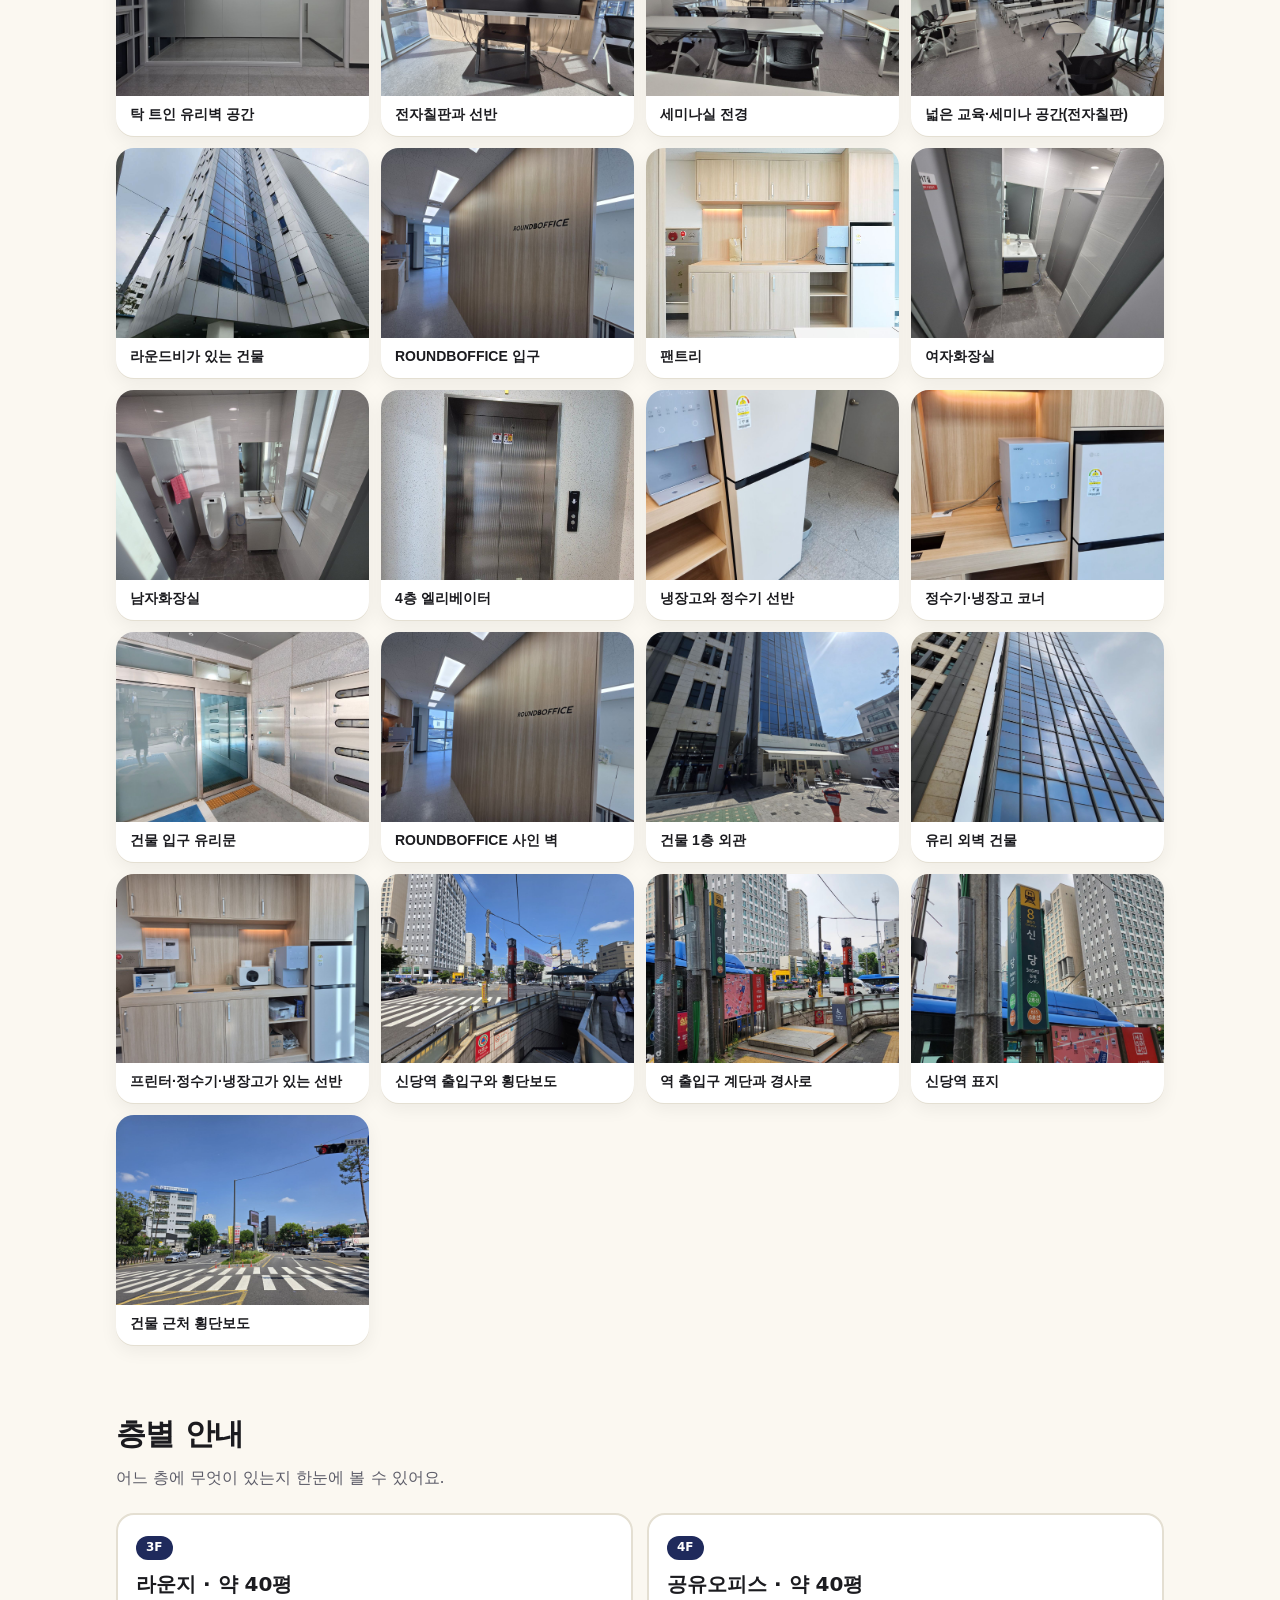
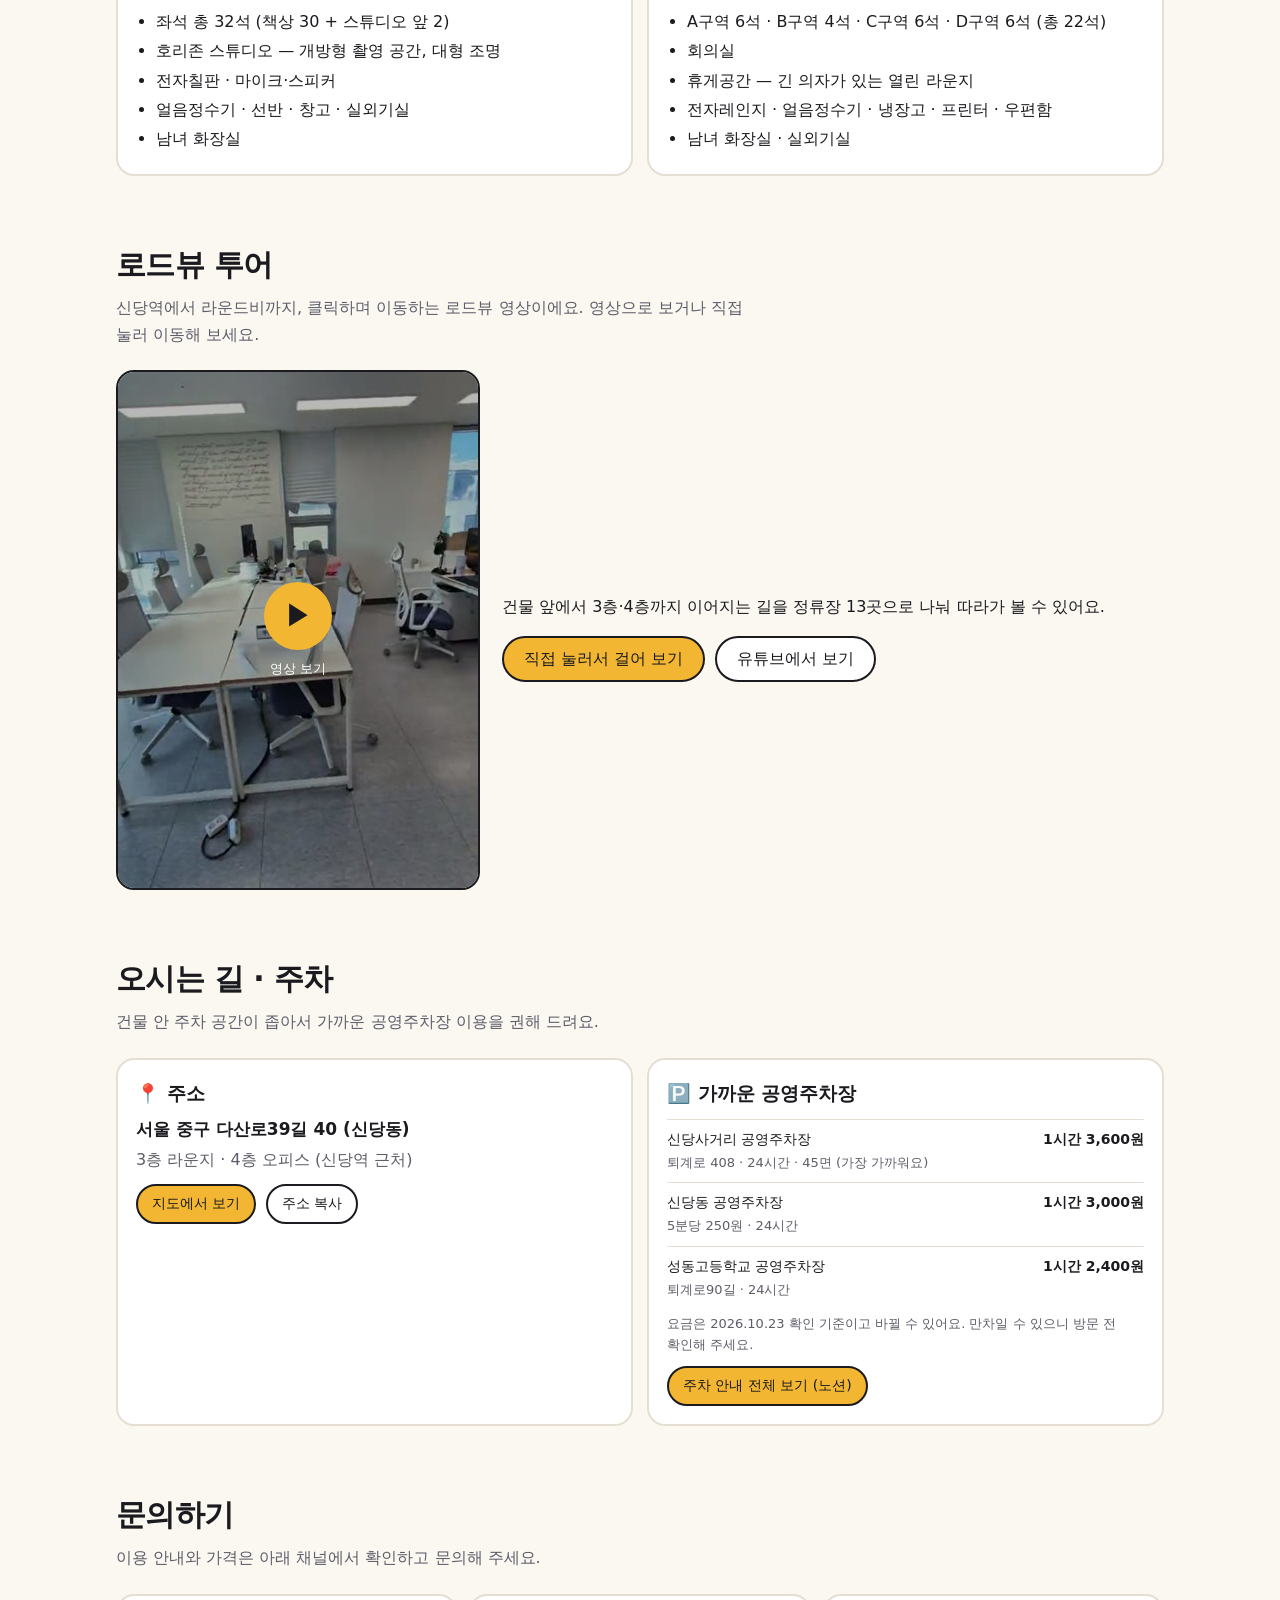
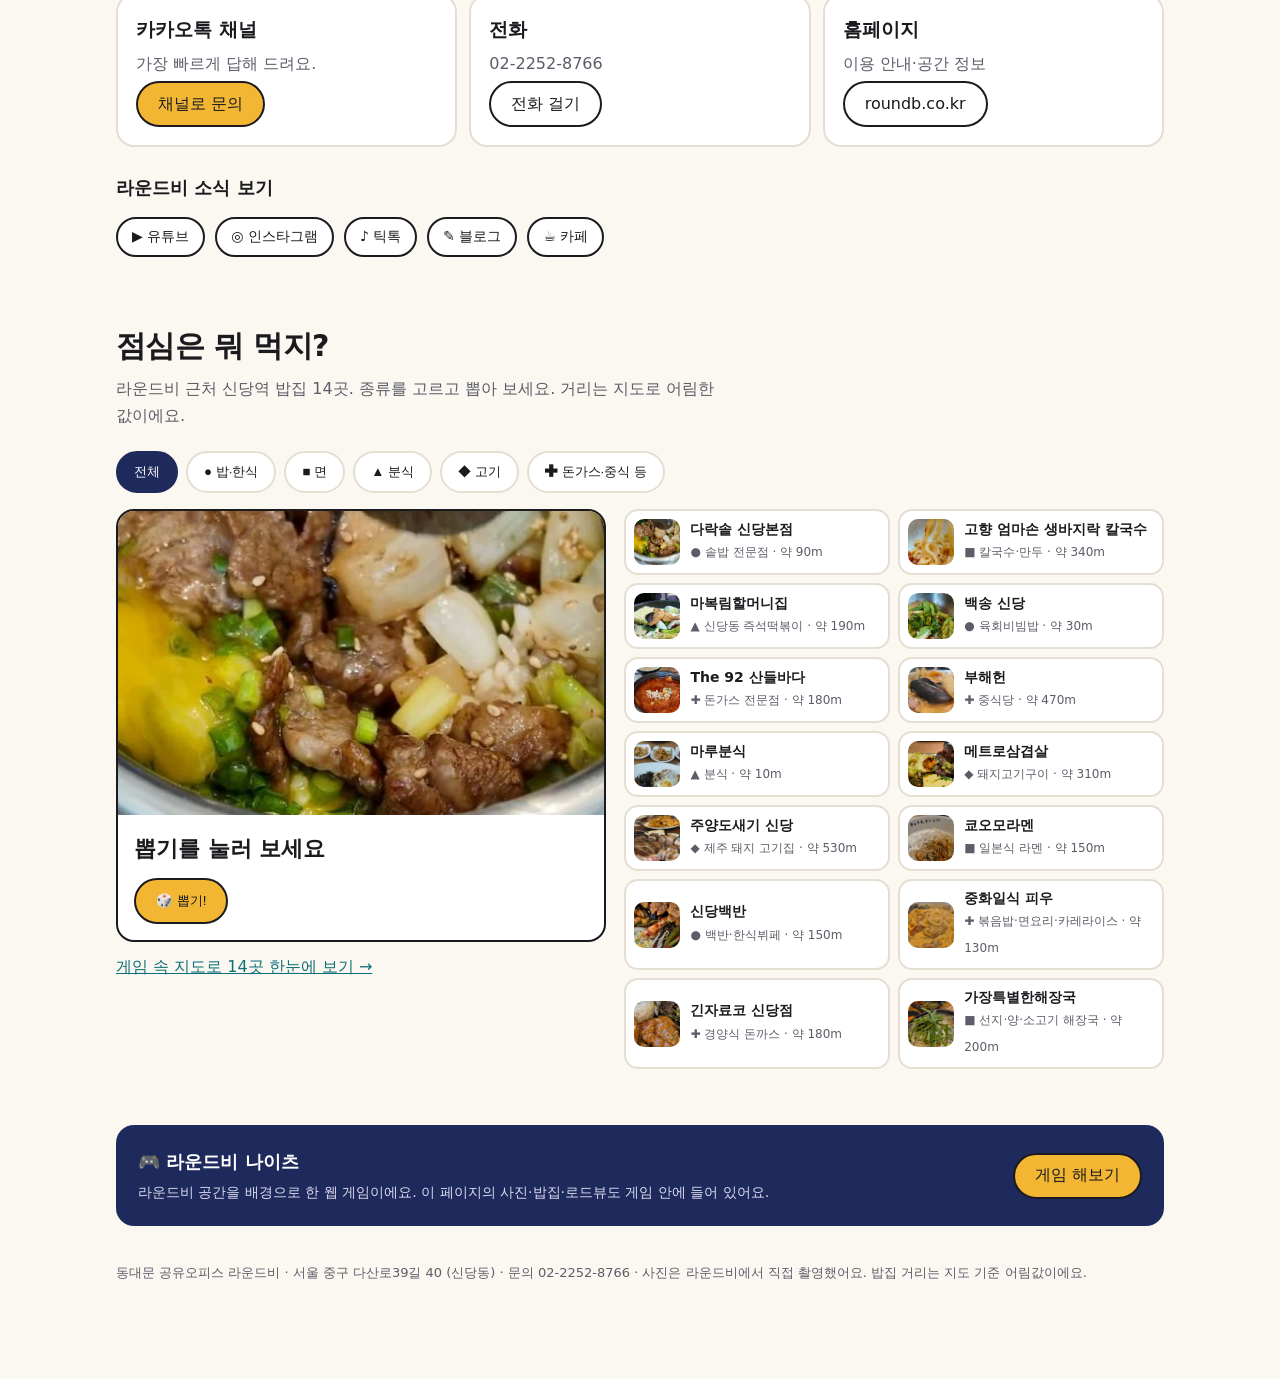
==== commit 4dfb3244: "랜딩 페이지 사진 57장으로 확대(스튜디오·라운지·회의·시설·오는 길), 분류 탭 개편 Co-Authored-By: Claude Sonnet 5.5 <noreply@anthropi" ====
--- a/intro/index.html
+++ b/intro/index.html
@@ -145,7 +145,7 @@
 <div class="wrap">
 <section id="space" aria-labelledby="h-space">
   <h2 id="h-space">공간 둘러보기</h2>
-  <p class="sub">실제 라운드비 사진과 층별 배치도예요. 눌러서 크게 볼 수 있어요.</p>
+  <p class="sub">스튜디오·라운지·좌석·회의 공간·시설과 오는 길까지, 실제 라운드비 사진 57장과 층별 배치도예요. 눌러서 크게 볼 수 있어요.</p>
   <div class="seg" role="group" aria-label="보기 방식"><button type="button" id="sp1" aria-pressed="true">📷 사진</button><button type="button" id="sp2" aria-pressed="false">🗺️ 배치도</button></div>
   <div id="photos">
     <div class="tabs" id="tabs" role="group" aria-label="공간 분류"></div>
@@ -286,15 +286,67 @@
 
 /* ── 공간 사진 ── */
 var SHOTS=[
- {f:"g08",t:"도시가 보이는 창가 라운지",g:"휴게·전망"},{f:"g37",t:"햇살 드는 창가 자리",g:"휴게·전망"},{f:"g38",t:"통창 전망",g:"휴게·전망"},
- {f:"g39",t:"탁 트인 사무 공간",g:"좌석"},{f:"g04",t:"나란히 놓인 업무 좌석",g:"좌석"},{f:"g23",t:"A구역 좌석",g:"좌석"},{f:"g32",t:"B구역 좌석",g:"좌석"},{f:"g33",t:"C구역 좌석",g:"좌석"},{f:"g24",t:"D구역 좌석",g:"좌석"},
- {f:"g21",t:"작은 회의실",g:"회의·교육"},{f:"g15",t:"스크린 앞 강의형 좌석",g:"회의·교육"},
- {f:"g17",t:"호리존 촬영 스튜디오",g:"스튜디오"},
- {f:"g01",t:"라운드비가 있는 건물",g:"입구·공용"},{f:"g02",t:"ROUNDBOFFICE 입구",g:"입구·공용"},{f:"g07",t:"팬트리",g:"입구·공용"},{f:"g36",t:"4층 엘리베이터",g:"입구·공용"}
-].map(function(s){s.src="../img/gallery/"+s.f+".jpg";return s});
+ {src:"../img/gallery/g17.jpg",t:"호리존 촬영 스튜디오",g:"스튜디오"},
+ {src:"photos/p01.jpg",t:"흰 호리존 벽과 조명 세팅",g:"스튜디오"},
+ {src:"photos/p02.jpg",t:"창가 쪽 촬영 조명",g:"스튜디오"},
+ {src:"photos/p27.jpg",t:"호리존 스튜디오 — 흰 벽과 소프트박스 조명",g:"스튜디오"},
+ {src:"photos/p28.jpg",t:"창가 쪽 스튜디오 전경",g:"스튜디오"},
+ {src:"photos/p29.jpg",t:"호리존 스튜디오 측면",g:"스튜디오"},
+ {src:"../img/gallery/g08.jpg",t:"도시가 보이는 창가 라운지",g:"라운지·열린 공간"},
+ {src:"../img/gallery/g09.jpg",t:"벤치와 테이블이 있는 휴게 코너",g:"라운지·열린 공간"},
+ {src:"../img/gallery/g37.jpg",t:"햇살 드는 창가 자리",g:"라운지·열린 공간"},
+ {src:"../img/gallery/g38.jpg",t:"통창 전망",g:"라운지·열린 공간"},
+ {src:"photos/p03.jpg",t:"나무 파티션과 열린 업무 공간",g:"라운지·열린 공간"},
+ {src:"photos/p04.jpg",t:"넓게 트인 실내 공간",g:"라운지·열린 공간"},
+ {src:"photos/p05.jpg",t:"창가 선반과 의자",g:"라운지·열린 공간"},
+ {src:"photos/p30.jpg",t:"창가를 따라 놓인 벤치 휴게 공간",g:"라운지·열린 공간"},
+ {src:"photos/p31.jpg",t:"창가 벤치와 테이블",g:"라운지·열린 공간"},
+ {src:"photos/p32.jpg",t:"통창 옆 휴게 코너",g:"라운지·열린 공간"},
+ {src:"../img/gallery/g39.jpg",t:"탁 트인 사무 공간",g:"좌석·업무"},
+ {src:"../img/gallery/g04.jpg",t:"나란히 놓인 업무 좌석",g:"좌석·업무"},
+ {src:"../img/gallery/g23.jpg",t:"A구역 좌석",g:"좌석·업무"},
+ {src:"../img/gallery/g32.jpg",t:"B구역 좌석",g:"좌석·업무"},
+ {src:"../img/gallery/g33.jpg",t:"C구역 좌석",g:"좌석·업무"},
+ {src:"../img/gallery/g24.jpg",t:"D구역 좌석",g:"좌석·업무"},
+ {src:"photos/p06.jpg",t:"줄지어 놓인 업무 책상",g:"좌석·업무"},
+ {src:"photos/p07.jpg",t:"모니터가 있는 업무 좌석",g:"좌석·업무"},
+ {src:"photos/p08.jpg",t:"메시 의자와 넓은 책상",g:"좌석·업무"},
+ {src:"photos/p09.jpg",t:"서랍 달린 책상과 의자",g:"좌석·업무"},
+ {src:"photos/p10.jpg",t:"창가 쪽 책상 열",g:"좌석·업무"},
+ {src:"photos/p11.jpg",t:"이동식 서랍 수납장",g:"좌석·업무"},
+ {src:"../img/gallery/g21.jpg",t:"작은 회의실",g:"회의·세미나"},
+ {src:"../img/gallery/g22.jpg",t:"통창이 보이는 회의실",g:"회의·세미나"},
+ {src:"../img/gallery/g11.jpg",t:"창가 회의실",g:"회의·세미나"},
+ {src:"../img/gallery/g15.jpg",t:"스크린 앞 강의형 좌석",g:"회의·세미나"},
+ {src:"photos/p12.jpg",t:"전자칠판이 있는 세미나 공간",g:"회의·세미나"},
+ {src:"photos/p13.jpg",t:"접이식 책상과 전자칠판",g:"회의·세미나"},
+ {src:"photos/p14.jpg",t:"소규모 회의실",g:"회의·세미나"},
+ {src:"photos/p15.jpg",t:"유리 파티션으로 나뉜 공간",g:"회의·세미나"},
+ {src:"photos/p16.jpg",t:"탁 트인 유리벽 공간",g:"회의·세미나"},
+ {src:"photos/p33.jpg",t:"전자칠판과 선반",g:"회의·세미나"},
+ {src:"photos/p34.jpg",t:"세미나실 전경",g:"회의·세미나"},
+ {src:"photos/p35.jpg",t:"넓은 교육·세미나 공간(전자칠판)",g:"회의·세미나"},
+ {src:"../img/gallery/g01.jpg",t:"라운드비가 있는 건물",g:"시설·입구"},
+ {src:"../img/gallery/g02.jpg",t:"ROUNDBOFFICE 입구",g:"시설·입구"},
+ {src:"../img/gallery/g07.jpg",t:"팬트리",g:"시설·입구"},
+ {src:"../img/gallery/g26.jpg",t:"여자화장실",g:"시설·입구"},
+ {src:"../img/gallery/g27.jpg",t:"남자화장실",g:"시설·입구"},
+ {src:"../img/gallery/g36.jpg",t:"4층 엘리베이터",g:"시설·입구"},
+ {src:"photos/p17.jpg",t:"냉장고와 정수기 선반",g:"시설·입구"},
+ {src:"photos/p18.jpg",t:"정수기·냉장고 코너",g:"시설·입구"},
+ {src:"photos/p19.jpg",t:"건물 입구 유리문",g:"시설·입구"},
+ {src:"photos/p20.jpg",t:"ROUNDBOFFICE 사인 벽",g:"시설·입구"},
+ {src:"photos/p21.jpg",t:"건물 1층 외관",g:"시설·입구"},
+ {src:"photos/p22.jpg",t:"유리 외벽 건물",g:"시설·입구"},
+ {src:"photos/p36.jpg",t:"프린터·정수기·냉장고가 있는 선반",g:"시설·입구"},
+ {src:"photos/p23.jpg",t:"신당역 출입구와 횡단보도",g:"오는 길"},
+ {src:"photos/p24.jpg",t:"역 출입구 계단과 경사로",g:"오는 길"},
+ {src:"photos/p25.jpg",t:"신당역 표지",g:"오는 길"},
+ {src:"photos/p26.jpg",t:"건물 근처 횡단보도",g:"오는 길"}
+];
 var PLANS=[{src:"plan3f.jpg",t:"3F 라운지 배치도"},{src:"plan4f.jpg",t:"4F 공유오피스 배치도"}];
-var GS=["전체","좌석","회의·교육","휴게·전망","스튜디오","입구·공용"],cur="전체",view=[],li=0;
-function drawTabs(){var tb=$("#tabs");tb.innerHTML="";GS.forEach(function(g){var b=document.createElement("button");b.type="button";b.className="tab";b.textContent=g;b.setAttribute("aria-pressed",String(g===cur));b.onclick=function(){cur=g;drawTabs();drawGrid()};tb.appendChild(b)})}
+var GS=["전체","스튜디오","라운지·열린 공간","좌석·업무","회의·세미나","시설·입구","오는 길"],cur="전체",view=[],li=0;
+function drawTabs(){var tb=$("#tabs");tb.innerHTML="";GS.forEach(function(g){var b=document.createElement("button");b.type="button";b.className="tab";var n=g==="전체"?SHOTS.length:SHOTS.filter(function(s){return s.g===g}).length;b.textContent=g+" "+n;b.setAttribute("aria-pressed",String(g===cur));b.onclick=function(){cur=g;drawTabs();drawGrid()};tb.appendChild(b)})}
 function drawGrid(){var gr=$("#grid");gr.innerHTML="";var list=SHOTS.filter(function(s){return cur==="전체"||s.g===cur});
   list.forEach(function(s,i){var b=document.createElement("button");b.type="button";b.className="ph";b.innerHTML='<img loading="lazy" src="'+s.src+'" alt="'+s.t+'"><span>'+s.t+'</span>';b.onclick=function(){openLb(list,i)};gr.appendChild(b)})}
 function openLb(list,i){view=list;li=(i+view.length)%view.length;var s=view[li];$("#lbi").src=s.src;$("#lbi").alt=s.t;$("#lbt").textContent=s.t+(view.length>1?"  ("+(li+1)+"/"+view.length+")":"");$("#lb").classList.add("on");$("#lb .cl").focus()}
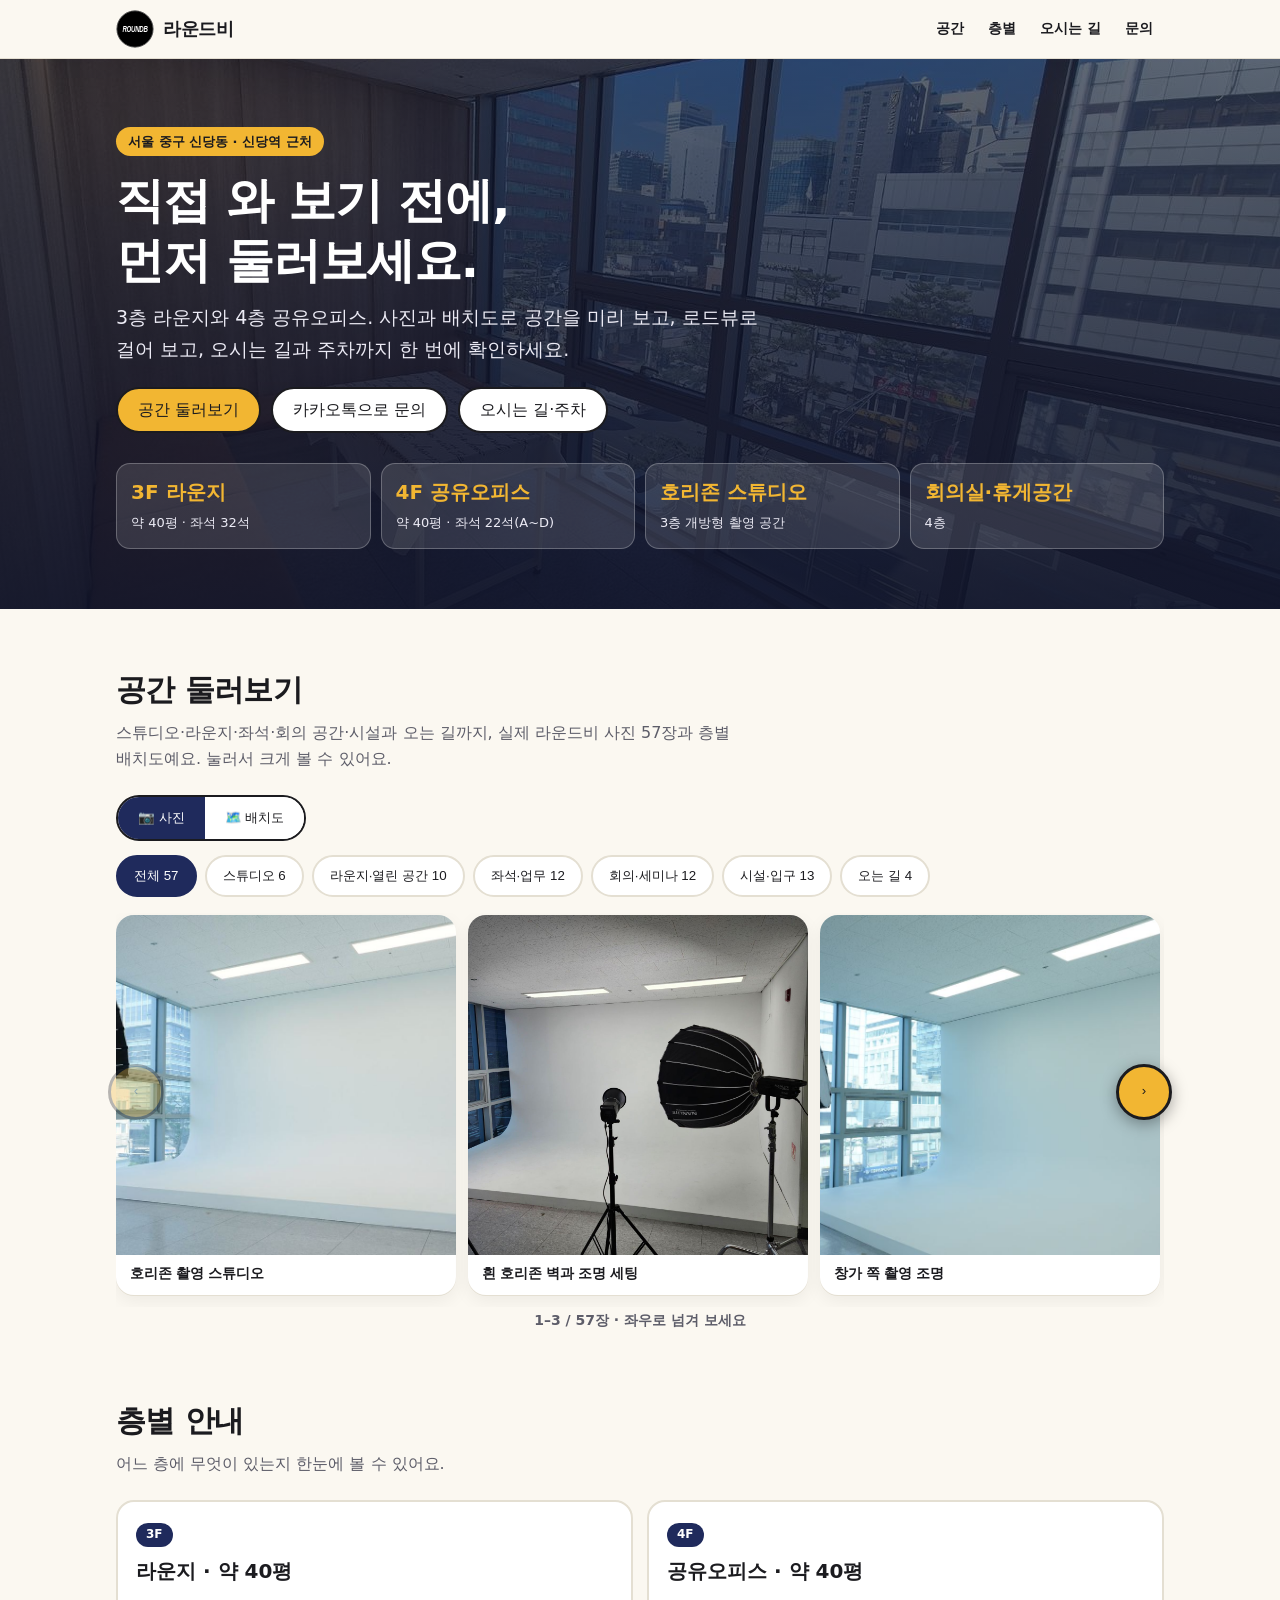
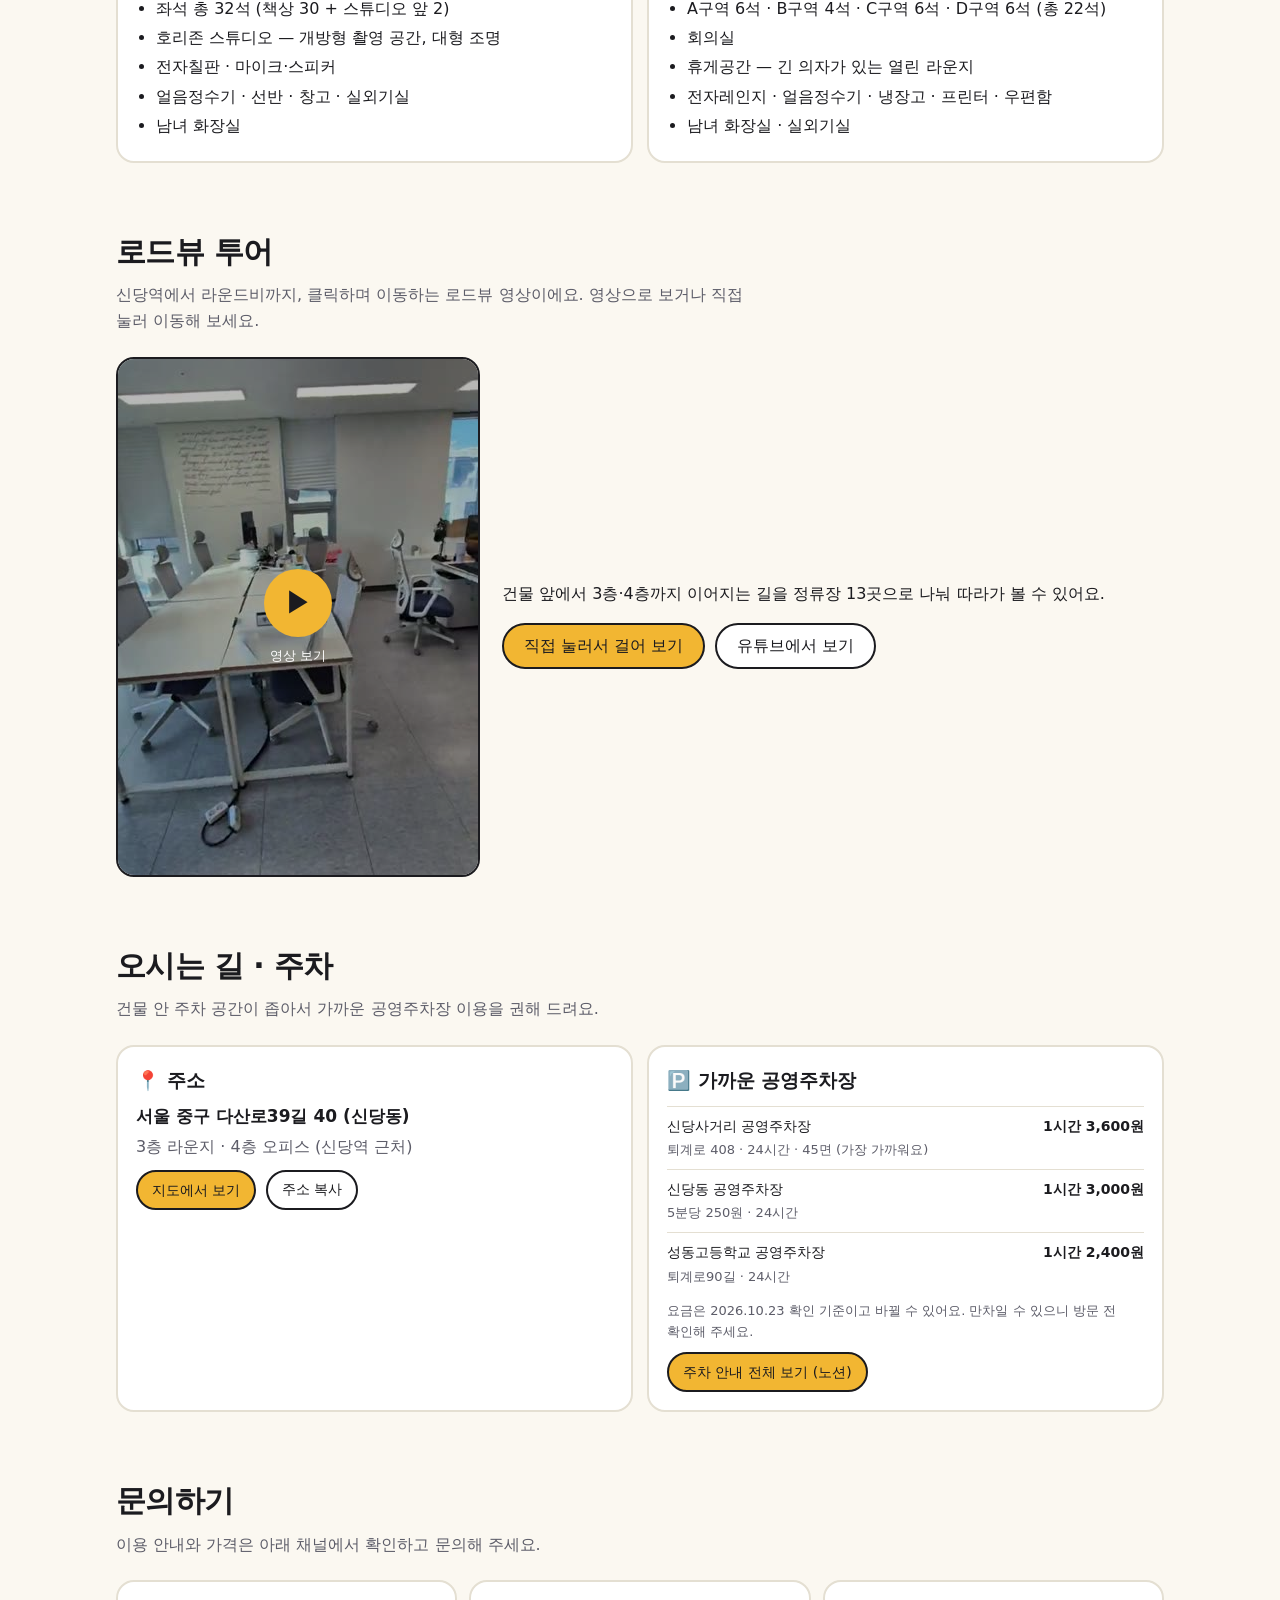
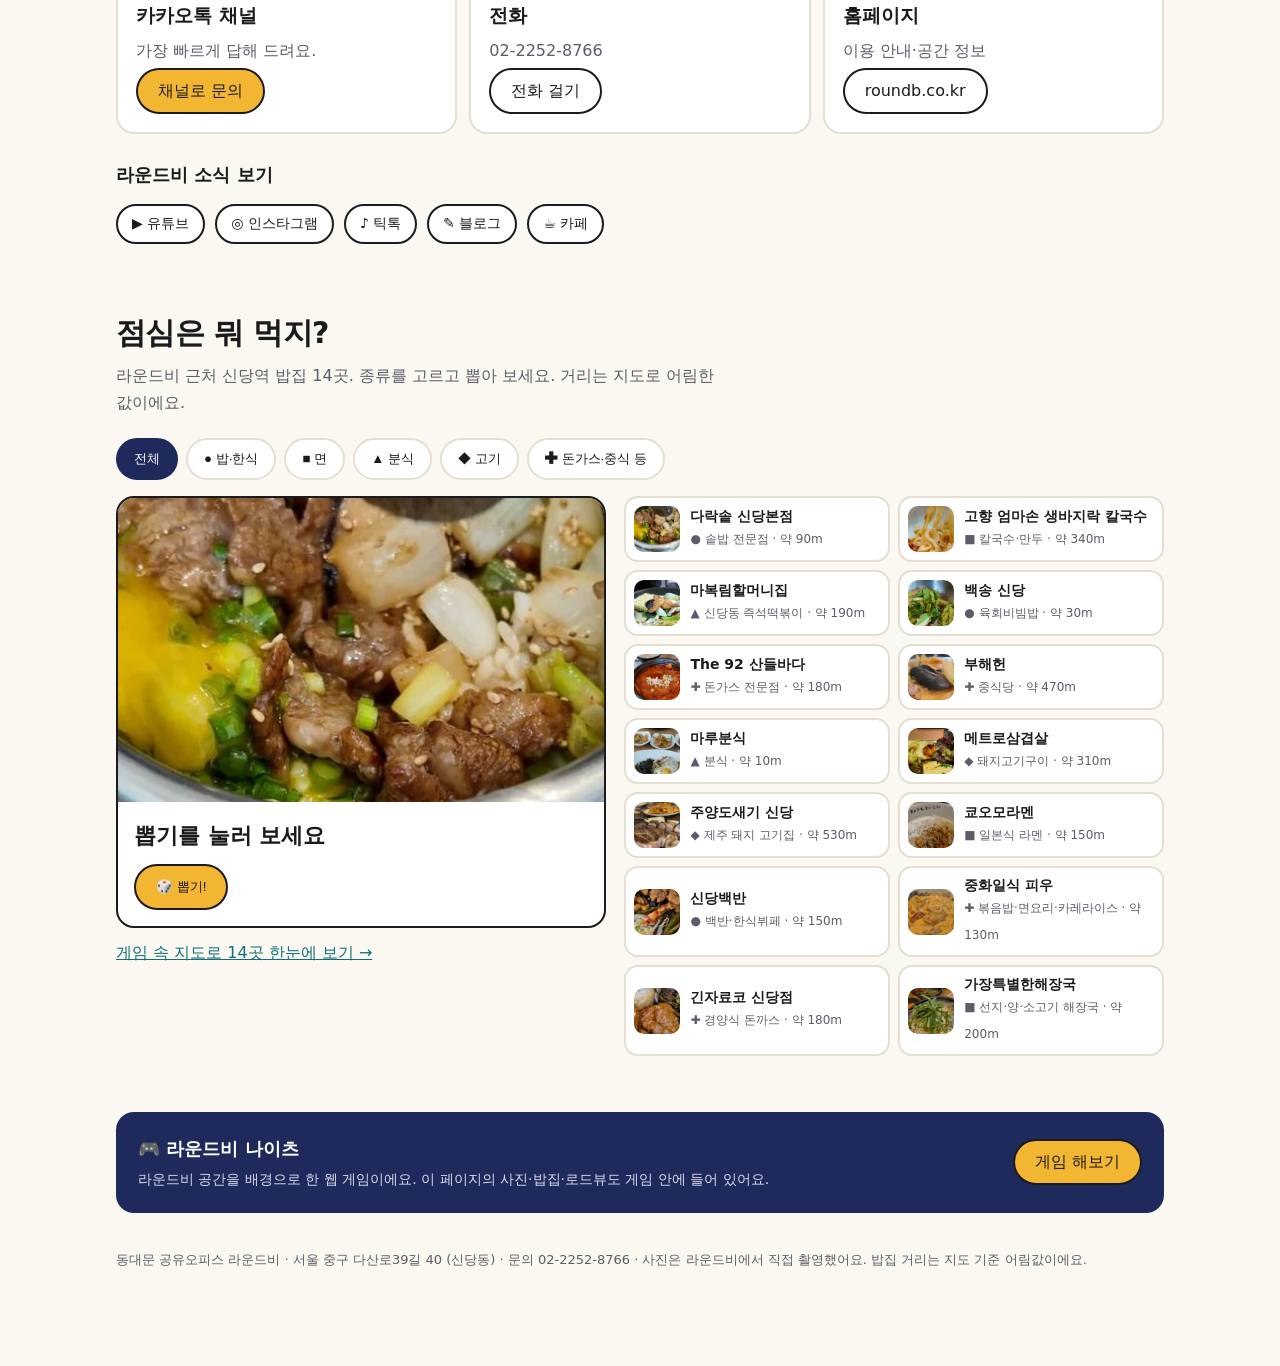
==== commit 612ba05d: "랜딩 페이지 사진을 정사각형 가로 슬라이더로 변경, 양옆 넘기기 버튼 추가 Co-Authored-By: Claude Sonnet 5.5 <noreply@anthropic.com>" ====
--- a/intro/index.html
+++ b/intro/index.html
@@ -54,10 +54,18 @@
 .tabs{display:flex;gap:8px;flex-wrap:wrap;margin-bottom:16px}
 .tab,.chip{min-height:42px;padding:0 16px;border-radius:999px;border:2px solid var(--line);background:var(--card);color:var(--ink);font:700 14px/1 inherit;cursor:pointer}
 .tab[aria-pressed=true],.chip[aria-pressed=true]{background:var(--navy);border-color:var(--navy);color:#fff}
-.grid{display:grid;grid-template-columns:repeat(auto-fill,minmax(min(230px,46%),1fr));gap:12px}
-@media (max-width:520px){.grid{gap:10px}.ph span{padding:8px 10px 10px;font-size:13px}}
+.car{position:relative}
+.grid{display:flex;gap:12px;overflow-x:auto;scroll-snap-type:x mandatory;scroll-behavior:smooth;scrollbar-width:none;-webkit-overflow-scrolling:touch;padding:2px 2px 12px}
+.grid::-webkit-scrollbar{display:none}
+.grid .ph{flex:0 0 min(80%,340px);scroll-snap-align:start}
+.arw{position:absolute;top:calc(50% - 46px);z-index:3;width:56px;height:56px;border-radius:50%;border:3px solid #1b1b1f;background:var(--gold);color:#1b1b1f;font:900 30px/1 inherit;padding:0 0 3px;cursor:pointer;box-shadow:0 4px 16px rgba(0,0,0,.35)}
+.arw.pv{left:-8px}.arw.nx{right:-8px}
+.arw:hover{background:#ffd264}.arw:focus-visible{outline:3px solid var(--teal);outline-offset:3px}
+.arw[disabled]{opacity:.3;cursor:default;box-shadow:none}
+.cnt{text-align:center;color:var(--mut);font-size:14px;font-weight:700;margin:2px 0 0}
+@media (max-width:520px){.grid{gap:10px}.grid .ph{flex-basis:78%}.ph span{padding:8px 10px 10px;font-size:13px}.arw{width:48px;height:48px;font-size:26px;top:calc(50% - 40px)}.arw.pv{left:-4px}.arw.nx{right:-4px}}
 .ph{padding:0;border:0;background:var(--card);border-radius:var(--r);overflow:hidden;text-align:left;cursor:pointer;box-shadow:0 1px 0 var(--line),0 6px 18px rgba(0,0,0,.06)}
-.ph img{width:100%;aspect-ratio:4/3;object-fit:cover}
+.ph img{width:100%;aspect-ratio:1/1;object-fit:cover}
 .ph span{display:block;padding:10px 14px 12px;font-weight:700;font-size:14px;color:var(--ink)}
 .plans{display:grid;grid-template-columns:repeat(2,minmax(0,1fr));gap:14px}
 @media (max-width:640px){.plans{grid-template-columns:1fr}}
@@ -149,7 +157,12 @@
   <div class="seg" role="group" aria-label="보기 방식"><button type="button" id="sp1" aria-pressed="true">📷 사진</button><button type="button" id="sp2" aria-pressed="false">🗺️ 배치도</button></div>
   <div id="photos">
     <div class="tabs" id="tabs" role="group" aria-label="공간 분류"></div>
-    <div class="grid" id="grid"></div>
+    <div class="car">
+      <button type="button" class="arw pv" id="gpv" aria-label="이전 사진" disabled>‹</button>
+      <div class="grid" id="grid" tabindex="0" aria-label="공간 사진 (좌우로 넘겨 보세요)"></div>
+      <button type="button" class="arw nx" id="gnx" aria-label="다음 사진">›</button>
+    </div>
+    <p class="cnt" id="gcnt" aria-live="polite"></p>
   </div>
   <div id="plansBox" hidden>
     <div class="plans">
@@ -348,14 +361,24 @@
 var GS=["전체","스튜디오","라운지·열린 공간","좌석·업무","회의·세미나","시설·입구","오는 길"],cur="전체",view=[],li=0;
 function drawTabs(){var tb=$("#tabs");tb.innerHTML="";GS.forEach(function(g){var b=document.createElement("button");b.type="button";b.className="tab";var n=g==="전체"?SHOTS.length:SHOTS.filter(function(s){return s.g===g}).length;b.textContent=g+" "+n;b.setAttribute("aria-pressed",String(g===cur));b.onclick=function(){cur=g;drawTabs();drawGrid()};tb.appendChild(b)})}
 function drawGrid(){var gr=$("#grid");gr.innerHTML="";var list=SHOTS.filter(function(s){return cur==="전체"||s.g===cur});
-  list.forEach(function(s,i){var b=document.createElement("button");b.type="button";b.className="ph";b.innerHTML='<img loading="lazy" src="'+s.src+'" alt="'+s.t+'"><span>'+s.t+'</span>';b.onclick=function(){openLb(list,i)};gr.appendChild(b)})}
+  list.forEach(function(s,i){var b=document.createElement("button");b.type="button";b.className="ph";b.innerHTML='<img loading="lazy" src="'+s.src+'" alt="'+s.t+'"><span>'+s.t+'</span>';b.onclick=function(){openLb(list,i)};gr.appendChild(b)});gr.style.scrollBehavior="auto";gr.scrollLeft=0;gr.style.scrollBehavior="";if(window.upd)upd();setTimeout(function(){if(typeof upd==="function")upd()},0)}
 function openLb(list,i){view=list;li=(i+view.length)%view.length;var s=view[li];$("#lbi").src=s.src;$("#lbi").alt=s.t;$("#lbt").textContent=s.t+(view.length>1?"  ("+(li+1)+"/"+view.length+")":"");$("#lb").classList.add("on");$("#lb .cl").focus()}
 function closeLb(){$("#lb").classList.remove("on")}
 $("#lb .cl").onclick=closeLb;$("#lb .nx").onclick=function(){openLb(view,li+1)};$("#lb .pv").onclick=function(){openLb(view,li-1)};
 $("#lb").onclick=function(e){if(e.target.id==="lb")closeLb()};
 document.addEventListener("keydown",function(e){if(!$("#lb").classList.contains("on"))return;if(e.key==="Escape")closeLb();else if(e.key==="ArrowRight")openLb(view,li+1);else if(e.key==="ArrowLeft")openLb(view,li-1)});
 [].forEach.call(document.querySelectorAll(".plan"),function(b){b.onclick=function(){openLb(PLANS,+b.dataset.p)}});
-drawTabs();drawGrid();
+/* 좌우 넘기기 버튼 + 스와이프(스크롤 스냅) */
+function step(){var gr=$("#grid"),f=gr.querySelector(".ph");return f?f.getBoundingClientRect().width+12:300}
+function upd(){var gr=$("#grid"),n=gr.children.length,st=step(),first=Math.min(n,Math.round(gr.scrollLeft/st)+1),vis=Math.max(1,Math.floor(gr.clientWidth/st+.25)),last=Math.min(n,first+vis-1);
+  $("#gpv").disabled=gr.scrollLeft<4;$("#gnx").disabled=gr.scrollLeft>=gr.scrollWidth-gr.clientWidth-4;
+  $("#gcnt").textContent=n?(first===last?first:first+"–"+last)+" / "+n+"장 · 좌우로 넘겨 보세요":""}
+function go(d){var gr=$("#grid");gr.scrollBy({left:d*Math.max(step(),Math.round(gr.clientWidth*.8)),behavior:"smooth"})}
+$("#gpv").onclick=function(){go(-1)};$("#gnx").onclick=function(){go(1)};
+$("#grid").addEventListener("scroll",function(){clearTimeout(upd.t);upd.t=setTimeout(upd,60)},{passive:true});
+$("#grid").addEventListener("keydown",function(e){if(e.key==="ArrowRight"){go(1);e.preventDefault()}else if(e.key==="ArrowLeft"){go(-1);e.preventDefault()}});
+addEventListener("resize",upd);
+drawTabs();drawGrid();upd();
 
 /* ── 오시는 길 ── */
 $("#map").href="https://map.naver.com/p/search/"+encodeURIComponent(ADDR);
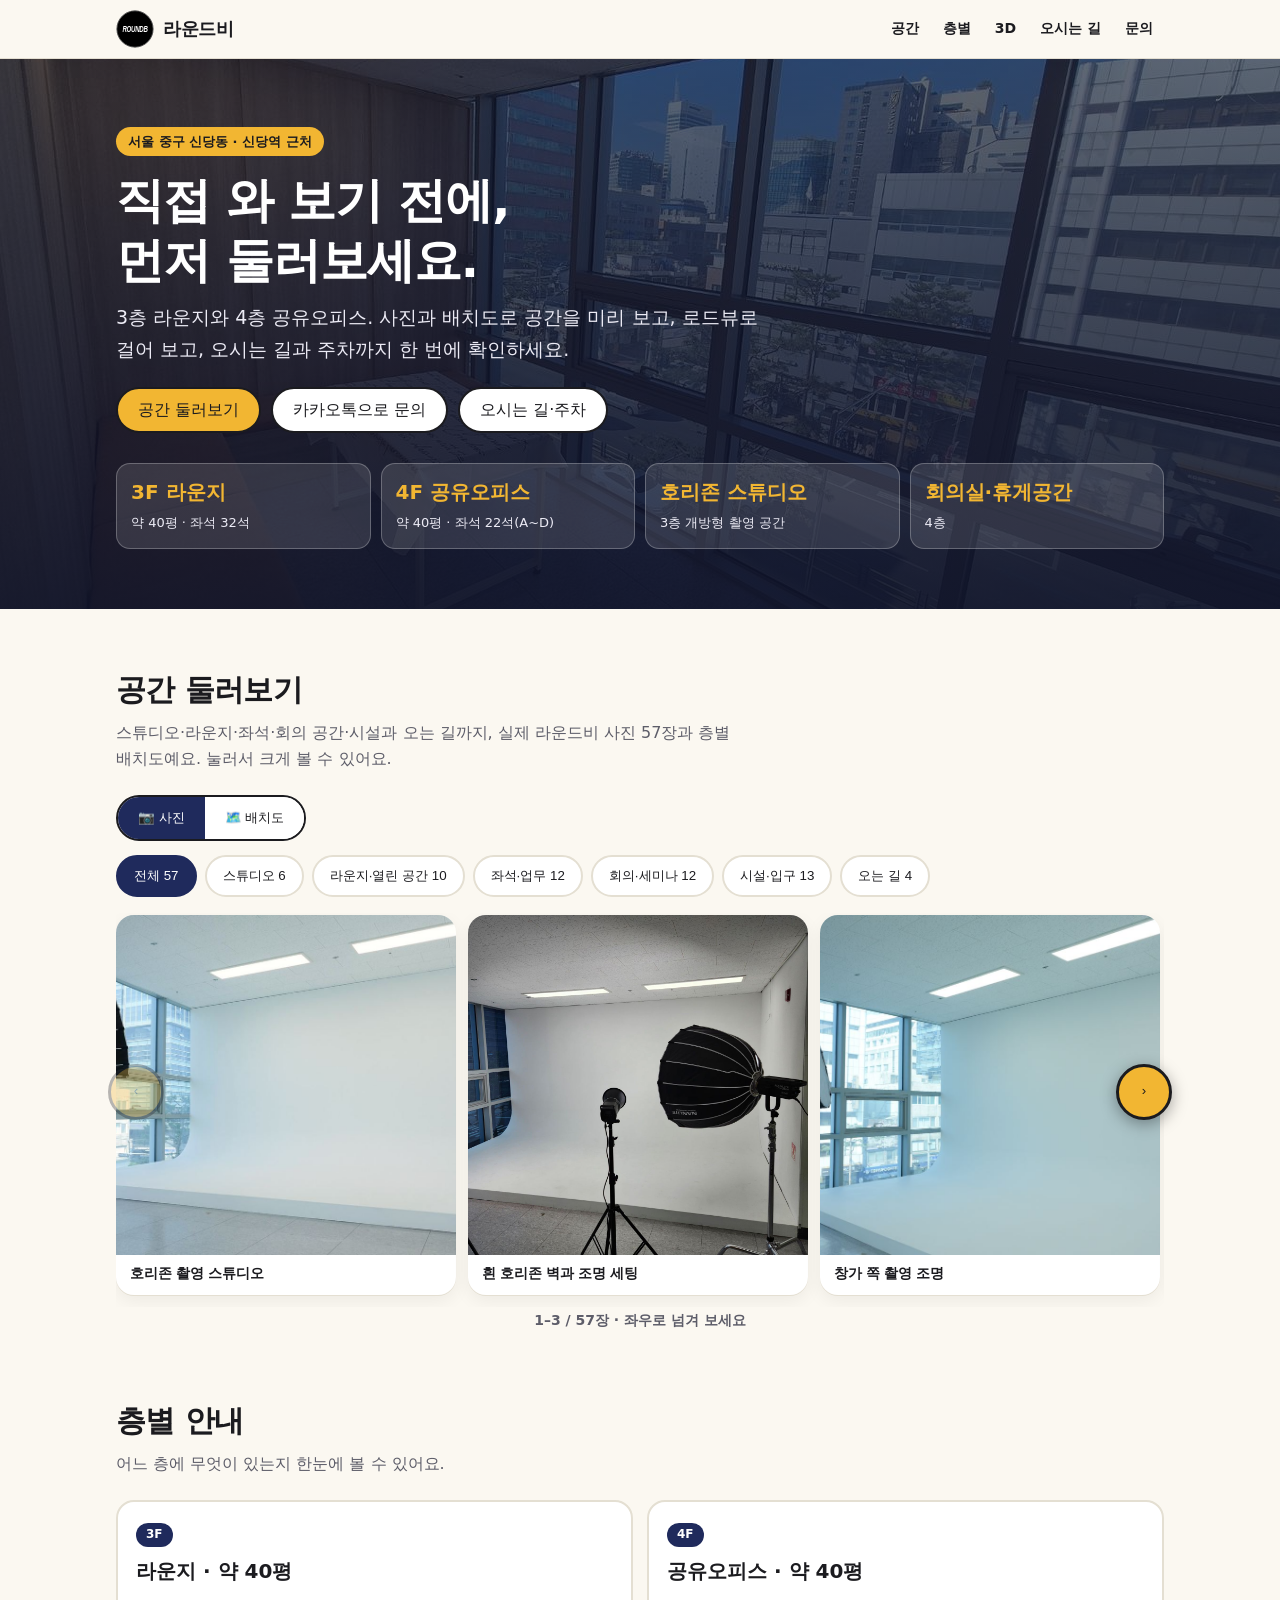
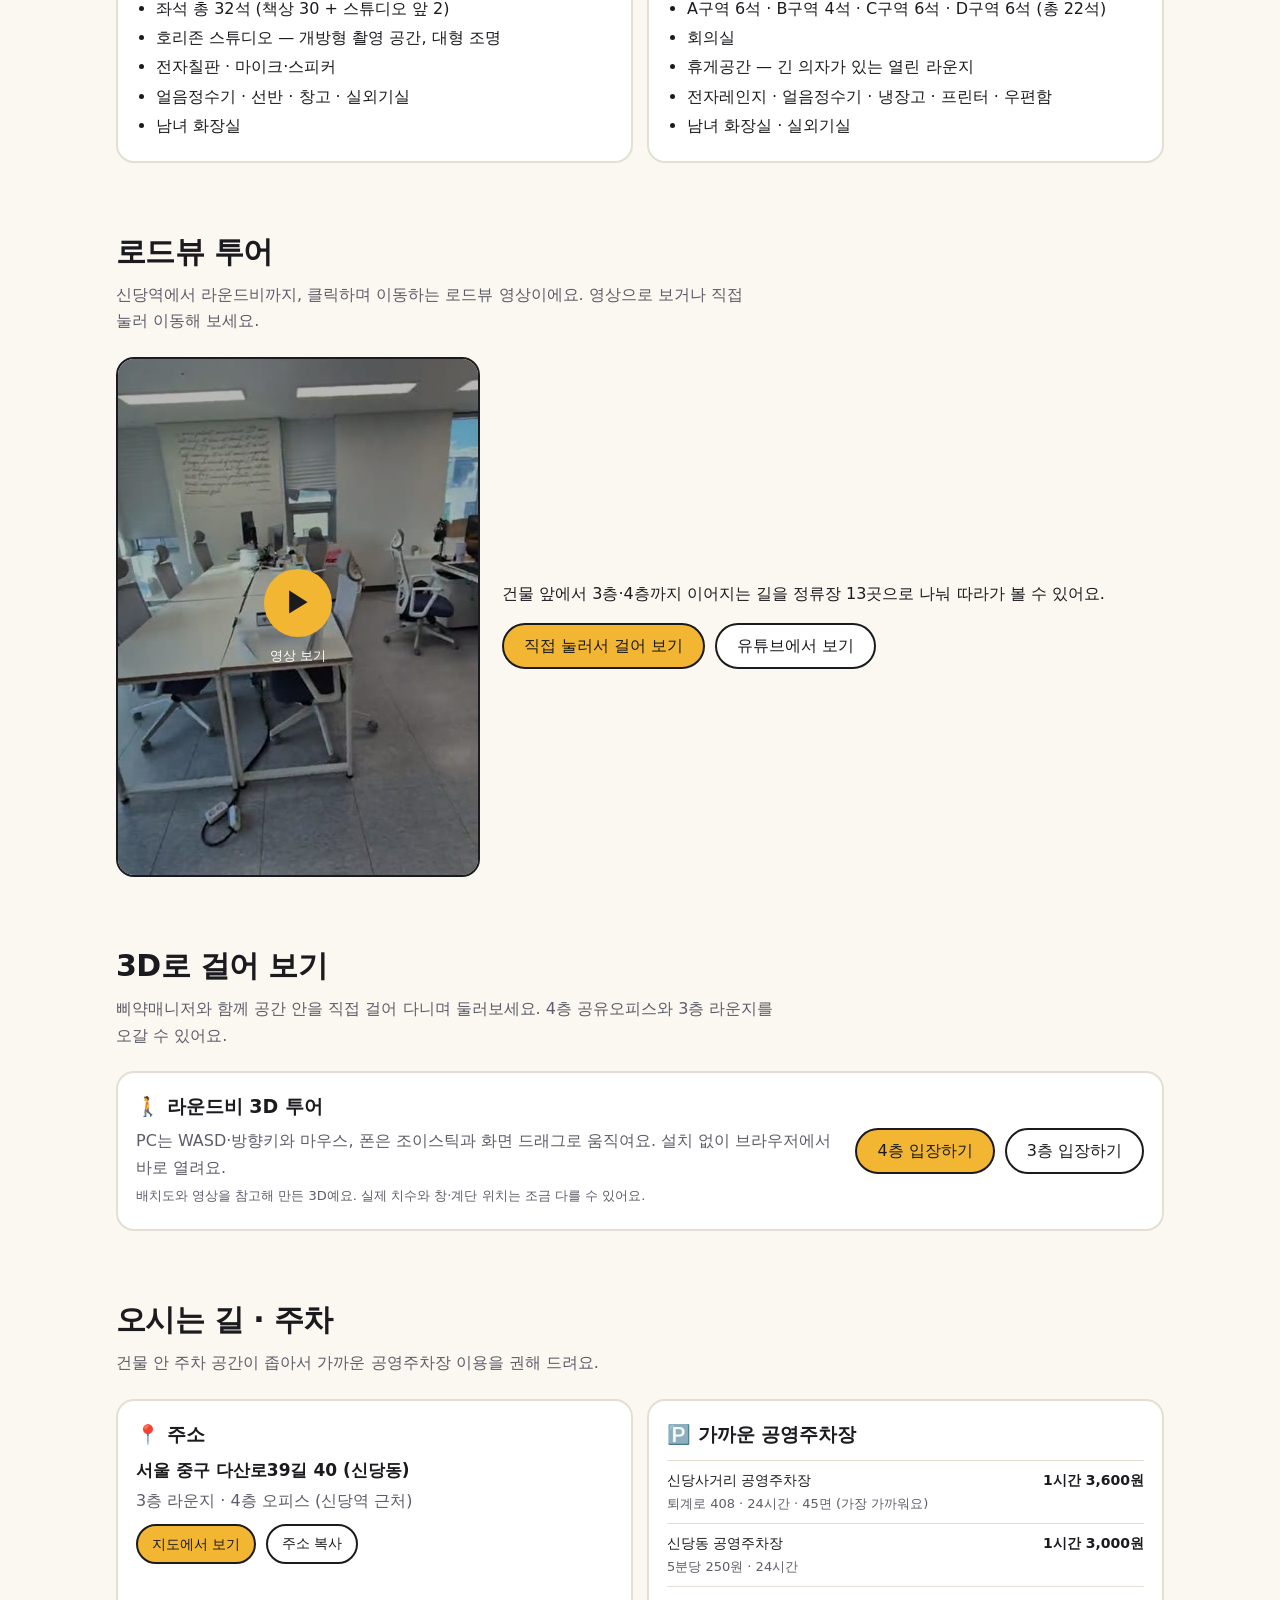
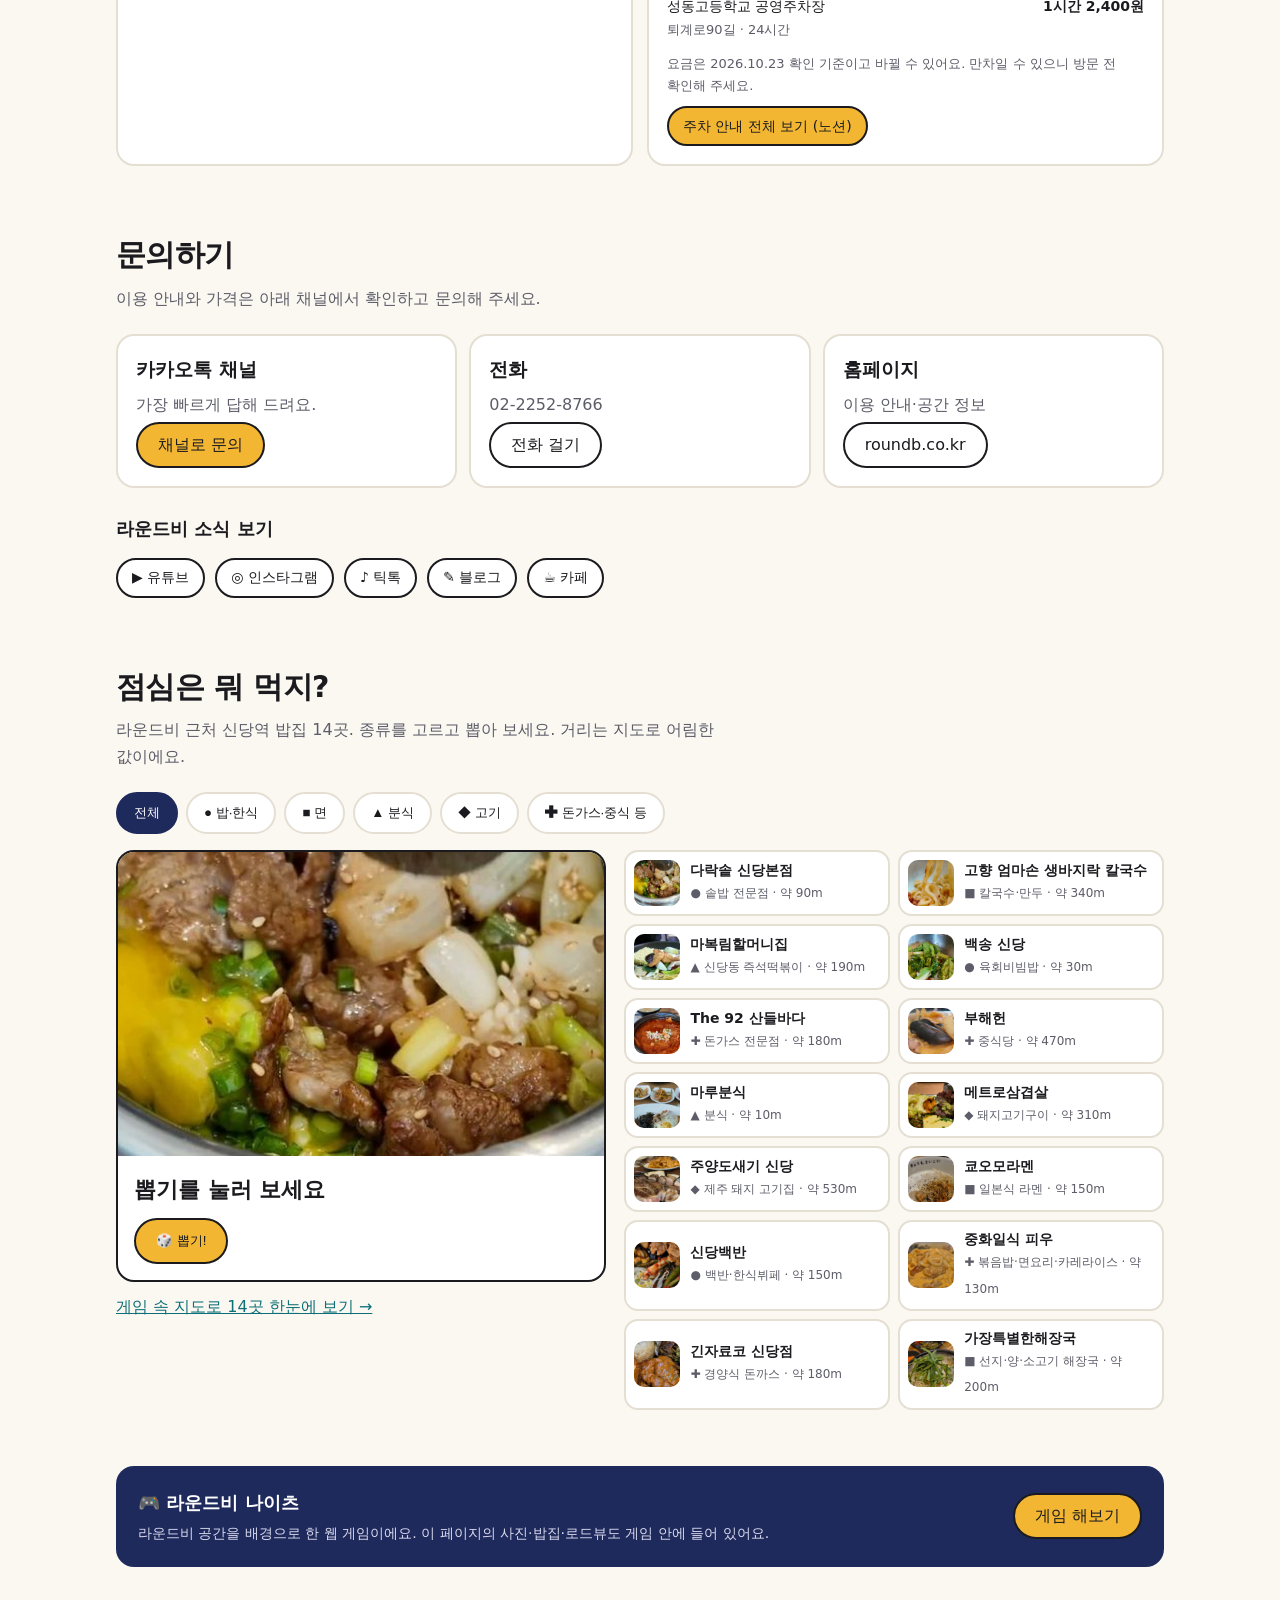
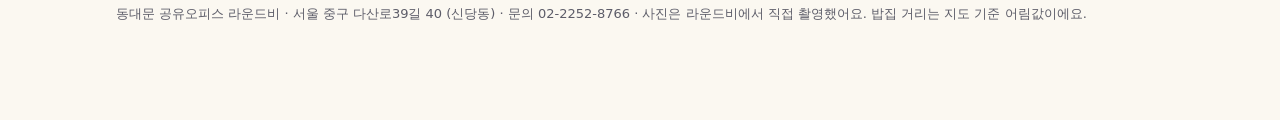
==== commit 79ebb3f4: "v3.5: 4층·3층 3D 투어(tour/) 추가, 랜딩 3D 섹션·게임 링크 모음에 소개 페이지·3D 투어 바로가기 Co-Authored-By: Claude Sonnet 5.5 " ====
--- a/intro/index.html
+++ b/intro/index.html
@@ -126,7 +126,7 @@
     <svg viewBox="0 0 44 44" aria-hidden="true"><circle cx="22" cy="22" r="21" fill="#000" stroke="#555" stroke-width="1"/><text x="22" y="25.6" text-anchor="middle" font-family="Arial,Helvetica,sans-serif" font-size="10" font-weight="800" font-style="italic" fill="#fff" textLength="29" lengthAdjust="spacingAndGlyphs">ROUNDB</text></svg>
     라운드비
   </a>
-  <nav aria-label="바로가기"><a href="#space">공간</a><a href="#floors">층별</a><a href="#way">오시는 길</a><a href="#contact">문의</a></nav>
+  <nav aria-label="바로가기"><a href="#space">공간</a><a href="#floors">층별</a><a href="#tour">3D</a><a href="#way">오시는 길</a><a href="#contact">문의</a></nav>
 </div></header>
 
 <main id="top">
@@ -198,6 +198,22 @@
         <a class="btn pri" href="../road/">직접 눌러서 걸어 보기</a>
         <a class="btn" href="https://www.youtube.com/watch?v=zQr1TnnuXpA" target="_blank" rel="noopener noreferrer">유튜브에서 보기</a>
       </div>
+    </div>
+  </div>
+</section>
+
+<section id="tour" aria-labelledby="h-tour">
+  <h2 id="h-tour">3D로 걸어 보기</h2>
+  <p class="sub">삐약매니저와 함께 공간 안을 직접 걸어 다니며 둘러보세요. 4층 공유오피스와 3층 라운지를 오갈 수 있어요.</p>
+  <div class="box" style="display:flex;flex-wrap:wrap;gap:16px;align-items:center;justify-content:space-between">
+    <div style="flex:1 1 280px">
+      <h3>🚶 라운드비 3D 투어</h3>
+      <p>PC는 WASD·방향키와 마우스, 폰은 조이스틱과 화면 드래그로 움직여요. 설치 없이 브라우저에서 바로 열려요.</p>
+      <p class="note">배치도와 영상을 참고해 만든 3D예요. 실제 치수와 창·계단 위치는 조금 다를 수 있어요.</p>
+    </div>
+    <div class="cta">
+      <a class="btn pri" href="../tour/">4층 입장하기</a>
+      <a class="btn" href="../tour/index.html?floor=3">3층 입장하기</a>
     </div>
   </div>
 </section>
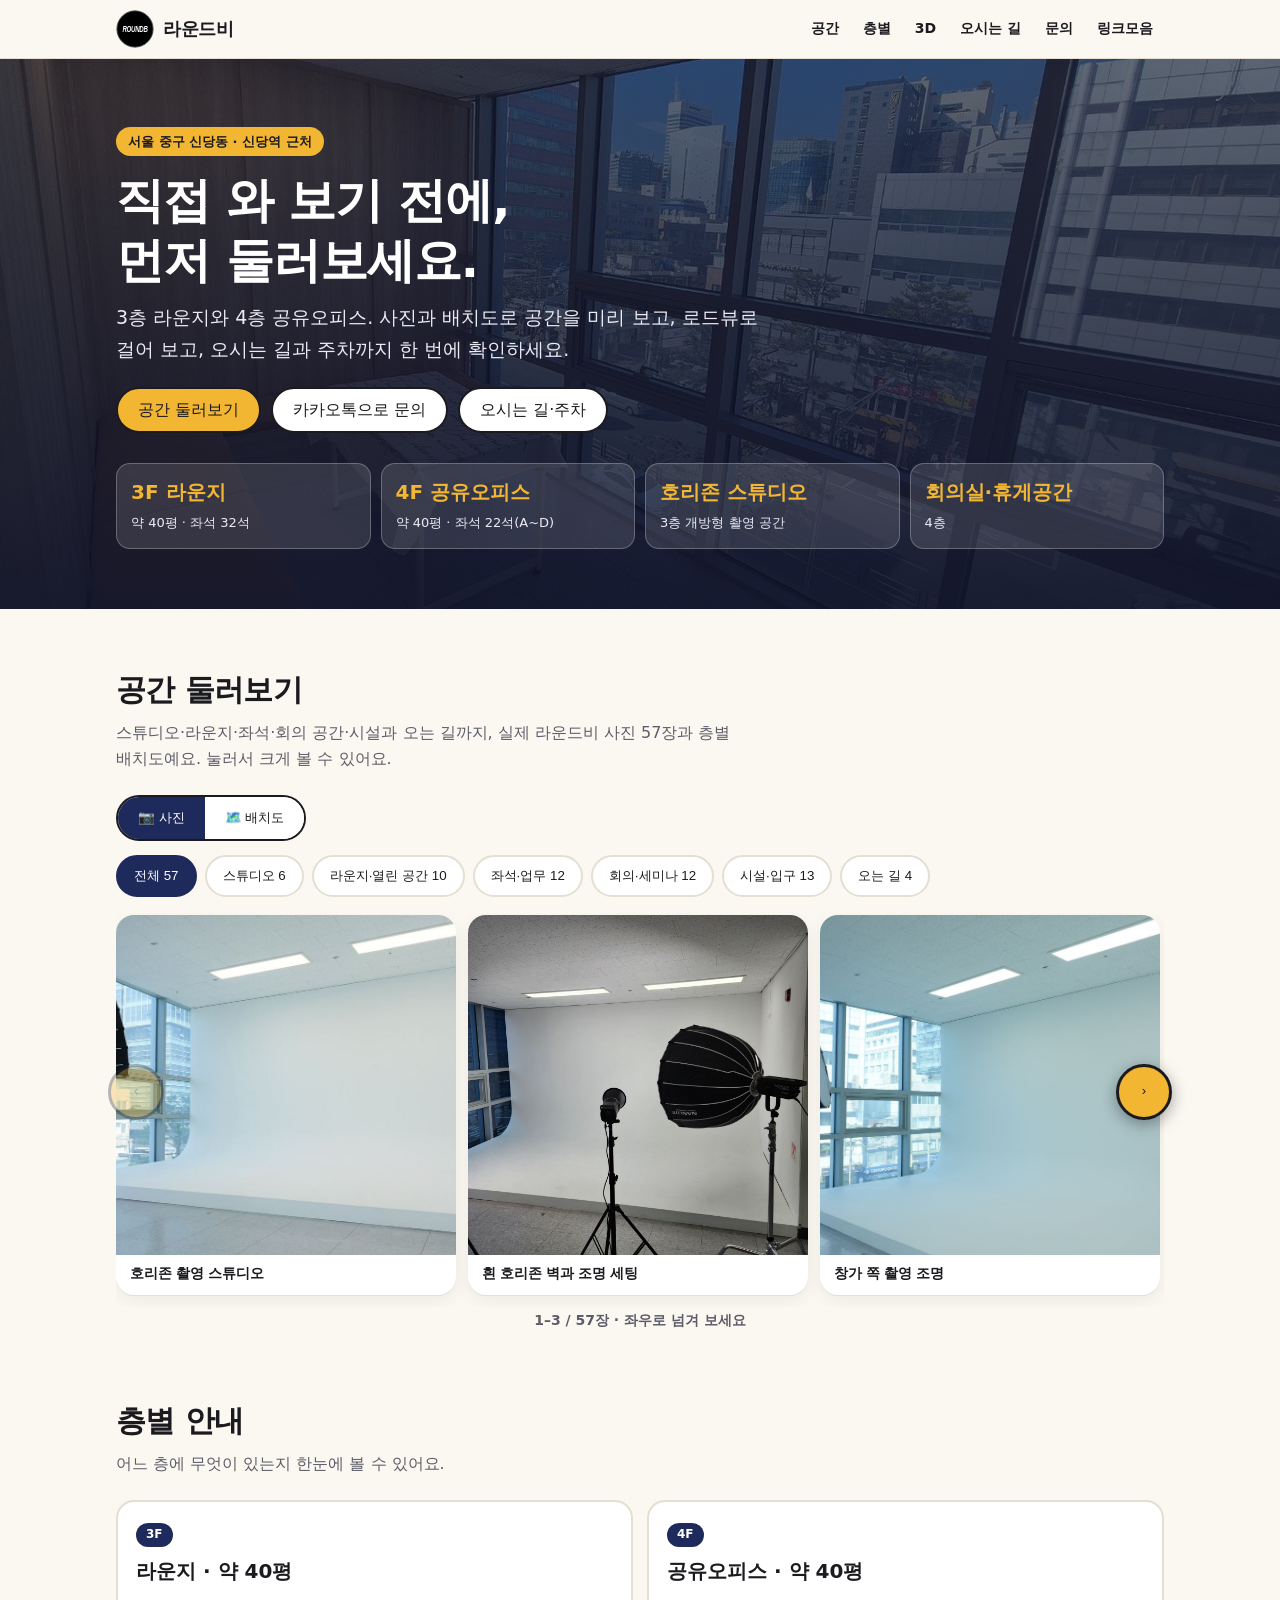
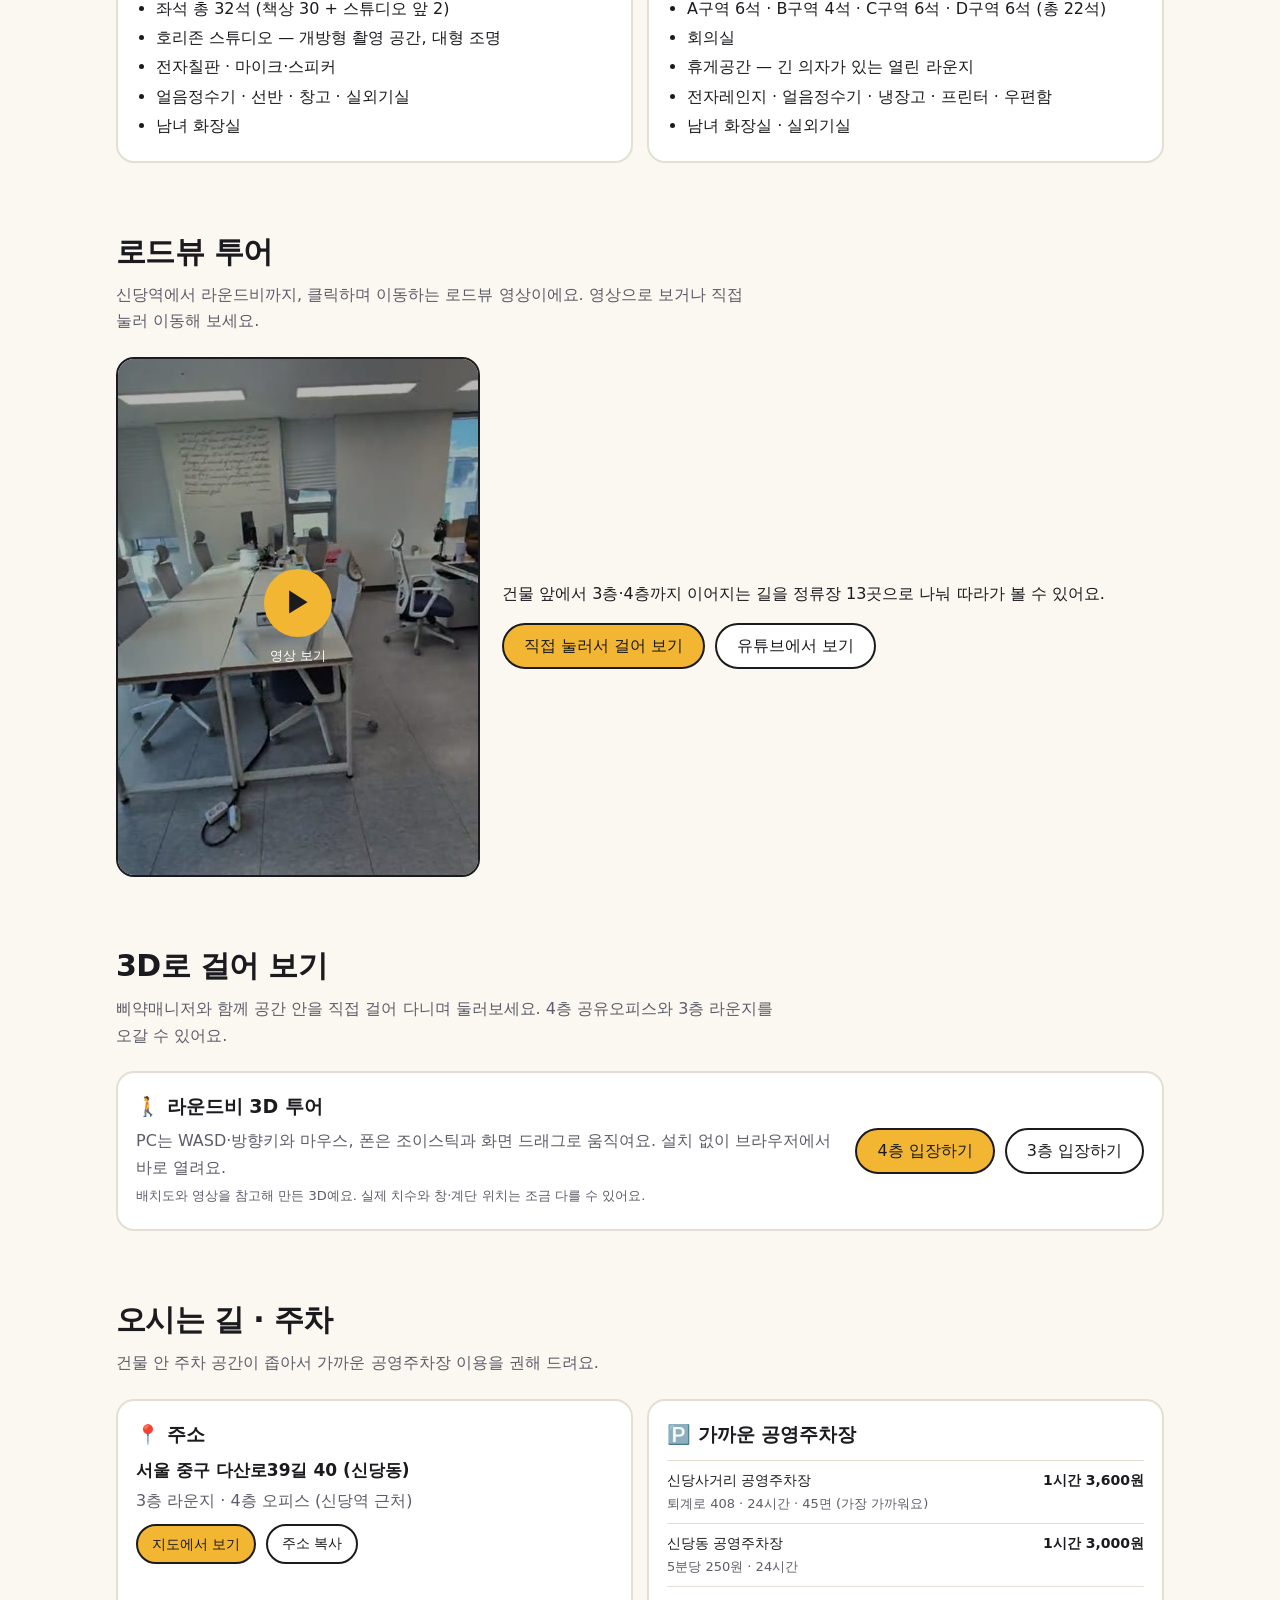
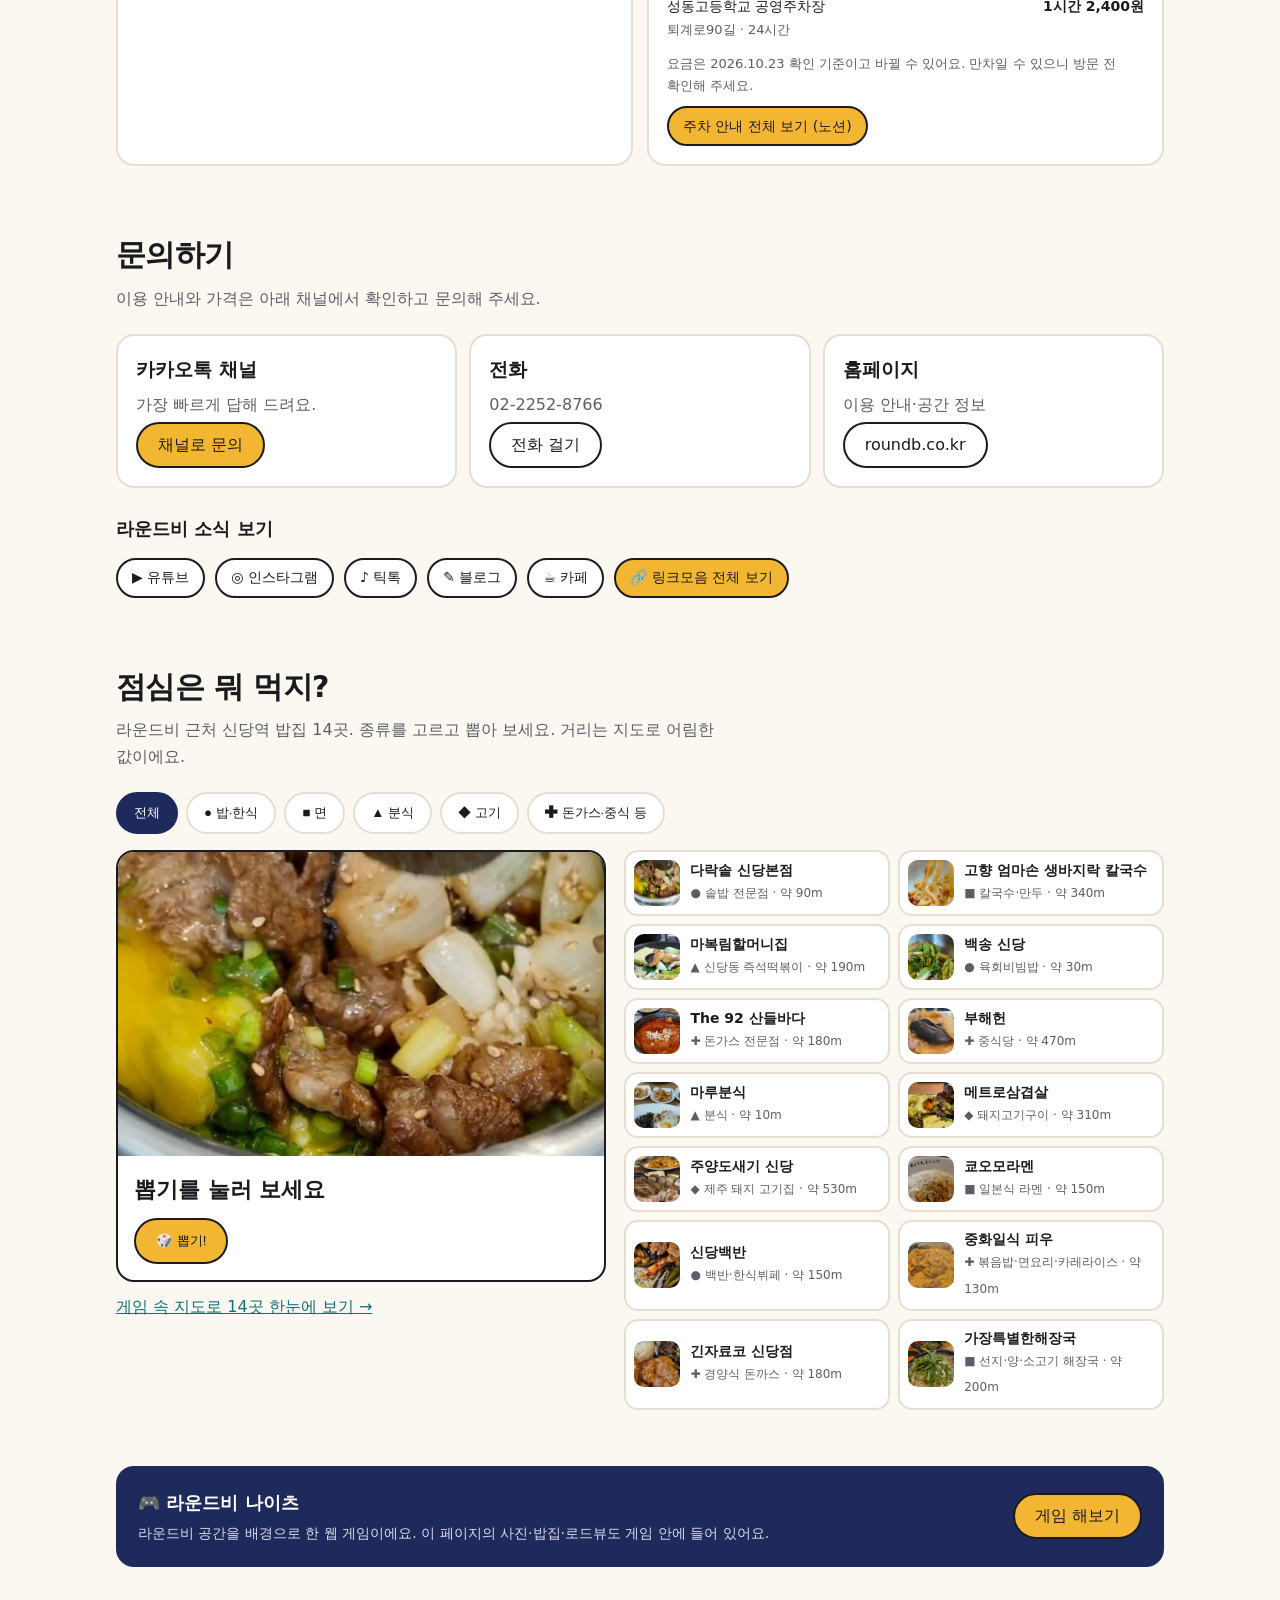
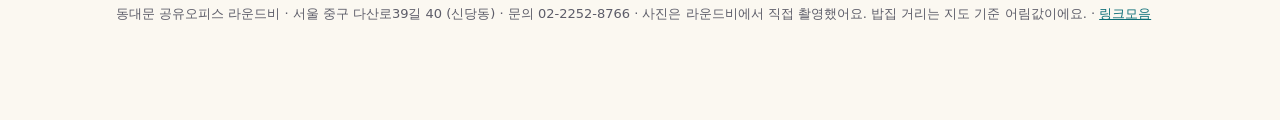
==== commit c25eee35: "소개 페이지에 링크모음(intro/links/) 추가: 카페 바로가기 모음 기준, 관리자(운영자 구글 로그인) 수정 Co-Authored-By: Claude Sonnet 5.5 <" ====
--- a/intro/index.html
+++ b/intro/index.html
@@ -1,446 +1,447 @@
-<!doctype html>
-<html lang="ko">
-<head>
-<meta charset="utf-8">
-<meta name="viewport" content="width=device-width,initial-scale=1,viewport-fit=cover">
-<title>라운드비 공유오피스 — 신당역 근처 3층 라운지·4층 공유오피스</title>
-<meta name="description" content="서울 중구 신당동 라운드비 공유오피스. 3층 라운지·4층 공유오피스 사진과 배치도, 로드뷰 투어, 주차 안내, 문의까지 한 곳에서 확인하세요.">
-<link rel="canonical" href="https://ksinvaid.github.io/roundb-night-defense/intro/">
-<meta property="og:type" content="website">
-<meta property="og:title" content="라운드비 공유오피스 — 공간 둘러보기 · 배치도 · 주차 안내">
-<meta property="og:description" content="신당역 근처 3층 라운지·4층 공유오피스. 사진과 배치도로 미리 둘러보고, 로드뷰로 걸어 보고, 바로 문의하세요.">
-<meta property="og:url" content="https://ksinvaid.github.io/roundb-night-defense/intro/">
-<meta property="og:image" content="https://ksinvaid.github.io/roundb-night-defense/img/gallery/g08.jpg">
-<meta property="og:locale" content="ko_KR">
-<meta name="theme-color" content="#1f2a5c">
-<script type="application/ld+json">{"@context":"https://schema.org","@type":"LocalBusiness","name":"라운드비 공유오피스","description":"서울 중구 신당동 3층 라운지·4층 공유오피스","telephone":"+82-2-2252-8766","url":"https://roundb.co.kr/","address":{"@type":"PostalAddress","addressCountry":"KR","addressLocality":"서울 중구","streetAddress":"다산로39길 40 (신당동)"}}</script>
-<style>
-:root{--bg:#fbf8f1;--card:#fff;--ink:#1b1b1f;--mut:#5d5d69;--navy:#1f2a5c;--gold:#f2b632;--teal:#0e6f78;--line:#e4dfd2;--r:18px}
-@media (prefers-color-scheme:dark){:root:not([data-th="light"]){--bg:#14172b;--card:#1d2140;--ink:#f4f1e8;--mut:#b9b9cc;--navy:#f2b632;--gold:#f2b632;--teal:#6fd0d8;--line:#333a68}}
-*{box-sizing:border-box}html{scroll-behavior:smooth;scroll-padding-top:70px}
-body{margin:0;background:var(--bg);color:var(--ink);font:16px/1.65 "Apple SD Gothic Neo","Malgun Gothic","Noto Sans KR",system-ui,sans-serif;-webkit-text-size-adjust:100%;word-break:keep-all;overflow-wrap:break-word}
-img{max-width:100%;display:block}a{color:var(--teal)}
-.wrap{max-width:1080px;margin:0 auto;padding:0 16px}
-header{position:sticky;top:0;z-index:20;background:color-mix(in srgb,var(--bg) 92%,transparent);backdrop-filter:blur(8px);border-bottom:1px solid var(--line)}
-.hd{display:flex;align-items:center;gap:12px;height:58px}
-.logo{display:flex;align-items:center;gap:9px;font-weight:900;font-size:18px;letter-spacing:-.5px;color:var(--ink);text-decoration:none;white-space:nowrap}
-.logo svg{width:38px;height:38px;flex:none}
-nav{margin-left:auto;display:flex;gap:2px;overflow-x:auto;scrollbar-width:none}
-nav a{white-space:nowrap;padding:8px 11px;border-radius:999px;color:var(--ink);text-decoration:none;font-size:14px;font-weight:700}
-nav a:hover{background:var(--line)}
-@media (max-width:640px){.hd{gap:6px}nav a{padding:8px 7px;font-size:13px}.logo svg{width:32px;height:32px}.logo{font-size:16px}}
-.btn{display:inline-flex;align-items:center;justify-content:center;gap:6px;min-height:46px;padding:0 20px;border-radius:999px;border:2px solid var(--ink);background:var(--card);color:var(--ink);font:700 15px/1 inherit;text-decoration:none;cursor:pointer}
-.btn.pri{background:var(--gold);border-color:#1b1b1f;color:#1b1b1f}
-.btn.sm{min-height:40px;padding:0 14px;font-size:14px}
-.btn:focus-visible,nav a:focus-visible,.tab:focus-visible,.chip:focus-visible,.ph:focus-visible,.seg button:focus-visible{outline:3px solid var(--teal);outline-offset:2px}
-.hero{position:relative;color:#fff;background:#10142a}
-.hero img.bg{position:absolute;inset:0;width:100%;height:100%;object-fit:cover;opacity:.55}
-.hero:after{content:"";position:absolute;inset:0;background:linear-gradient(180deg,rgba(16,20,42,.35),rgba(16,20,42,.88))}
-.hero .wrap{position:relative;z-index:1;padding-top:68px;padding-bottom:60px}
-.kicker{display:inline-block;background:var(--gold);color:#1b1b1f;font-weight:800;font-size:13px;padding:4px 12px;border-radius:999px}
-h1{font-size:clamp(28px,6vw,48px);line-height:1.25;margin:14px 0 12px;letter-spacing:-1px;font-weight:900}
-.lead{font-size:clamp(16px,2.4vw,19px);max-width:660px;margin:0 0 22px;color:#ecebf5}
-.cta{display:flex;flex-wrap:wrap;gap:10px}
-.facts{display:grid;grid-template-columns:repeat(auto-fit,minmax(150px,1fr));gap:10px;margin-top:30px}
-.fact{background:rgba(255,255,255,.12);border:1px solid rgba(255,255,255,.25);border-radius:14px;padding:12px 14px}
-.fact b{display:block;font-size:20px;color:var(--gold)}.fact span{font-size:13px;color:#ecebf5}
-section{padding:56px 0 8px}
-h2{font-size:clamp(22px,4vw,30px);margin:0 0 6px;letter-spacing:-.6px;font-weight:900}
-.sub{color:var(--mut);margin:0 0 22px;max-width:660px}
-.seg{display:inline-flex;border:2px solid var(--ink);border-radius:999px;overflow:hidden;margin-bottom:14px}
-.seg button{min-height:42px;padding:0 20px;border:0;background:var(--card);color:var(--ink);font:800 14px/1 inherit;cursor:pointer}
-.seg button[aria-pressed=true]{background:var(--navy);color:#fff}
-@media (prefers-color-scheme:dark){:root:not([data-th="light"]) .seg button[aria-pressed=true],:root:not([data-th="light"]) .tab[aria-pressed=true],:root:not([data-th="light"]) .chip[aria-pressed=true]{color:#1b1b1f}}
-.tabs{display:flex;gap:8px;flex-wrap:wrap;margin-bottom:16px}
-.tab,.chip{min-height:42px;padding:0 16px;border-radius:999px;border:2px solid var(--line);background:var(--card);color:var(--ink);font:700 14px/1 inherit;cursor:pointer}
-.tab[aria-pressed=true],.chip[aria-pressed=true]{background:var(--navy);border-color:var(--navy);color:#fff}
-.car{position:relative}
-.grid{display:flex;gap:12px;overflow-x:auto;scroll-snap-type:x mandatory;scroll-behavior:smooth;scrollbar-width:none;-webkit-overflow-scrolling:touch;padding:2px 2px 12px}
-.grid::-webkit-scrollbar{display:none}
-.grid .ph{flex:0 0 min(80%,340px);scroll-snap-align:start}
-.arw{position:absolute;top:calc(50% - 46px);z-index:3;width:56px;height:56px;border-radius:50%;border:3px solid #1b1b1f;background:var(--gold);color:#1b1b1f;font:900 30px/1 inherit;padding:0 0 3px;cursor:pointer;box-shadow:0 4px 16px rgba(0,0,0,.35)}
-.arw.pv{left:-8px}.arw.nx{right:-8px}
-.arw:hover{background:#ffd264}.arw:focus-visible{outline:3px solid var(--teal);outline-offset:3px}
-.arw[disabled]{opacity:.3;cursor:default;box-shadow:none}
-.cnt{text-align:center;color:var(--mut);font-size:14px;font-weight:700;margin:2px 0 0}
-@media (max-width:520px){.grid{gap:10px}.grid .ph{flex-basis:78%}.ph span{padding:8px 10px 10px;font-size:13px}.arw{width:48px;height:48px;font-size:26px;top:calc(50% - 40px)}.arw.pv{left:-4px}.arw.nx{right:-4px}}
-.ph{padding:0;border:0;background:var(--card);border-radius:var(--r);overflow:hidden;text-align:left;cursor:pointer;box-shadow:0 1px 0 var(--line),0 6px 18px rgba(0,0,0,.06)}
-.ph img{width:100%;aspect-ratio:1/1;object-fit:cover}
-.ph span{display:block;padding:10px 14px 12px;font-weight:700;font-size:14px;color:var(--ink)}
-.plans{display:grid;grid-template-columns:repeat(2,minmax(0,1fr));gap:14px}
-@media (max-width:640px){.plans{grid-template-columns:1fr}}
-.plan{background:var(--card);border:2px solid var(--line);border-radius:var(--r);overflow:hidden;padding:0;cursor:pointer;text-align:left;color:var(--ink);font:inherit}
-.plan img{width:100%;height:auto}
-.plan span{display:block;padding:10px 14px;font-weight:800}
-.fl{display:grid;grid-template-columns:repeat(2,minmax(0,1fr));gap:14px}
-@media (max-width:760px){.fl{grid-template-columns:1fr}}
-.flc{background:var(--card);border:2px solid var(--line);border-radius:var(--r);padding:18px}
-.flc h3{margin:0 0 4px;font-size:20px;font-weight:900}.flc .tg{display:inline-block;background:var(--navy);color:#fff;border-radius:999px;font-size:12px;font-weight:800;padding:2px 10px;margin-bottom:8px}
-@media (prefers-color-scheme:dark){:root:not([data-th="light"]) .flc .tg{color:#1b1b1f}}
-.flc ul{margin:8px 0 0;padding-left:20px}.flc li{margin:3px 0}
-.road{display:grid;grid-template-columns:minmax(0,.55fr) minmax(0,1fr);gap:22px;align-items:center}
-@media (max-width:760px){.road{grid-template-columns:1fr}.road .poster{max-width:260px}}
-.poster{position:relative;border-radius:var(--r);overflow:hidden;border:2px solid var(--ink);background:#000;aspect-ratio:9/16;max-height:520px;margin:0 auto;width:100%}
-.poster img{width:100%;height:100%;object-fit:cover}
-.poster button{position:absolute;inset:0;border:0;background:rgba(0,0,0,.28);color:#fff;font:900 16px/1 inherit;cursor:pointer;display:grid;place-items:center}
-.poster button b{width:68px;height:68px;border-radius:50%;background:var(--gold);color:#1b1b1f;font-size:26px;line-height:68px;text-align:center;display:block;margin:0 auto 10px}
-.poster iframe{width:100%;height:100%;border:0}
-.way{display:grid;grid-template-columns:repeat(2,minmax(0,1fr));gap:14px}
-@media (max-width:760px){.way{grid-template-columns:1fr}}
-.box{background:var(--card);border:2px solid var(--line);border-radius:var(--r);padding:18px}
-.box h3{margin:0 0 6px;font-size:19px;font-weight:900}.box p{margin:4px 0;color:var(--mut)}
-.box .big{color:var(--ink);font-weight:800;font-size:17px}
-.pk{margin:10px 0 0;padding:0;list-style:none}.pk li{display:flex;justify-content:space-between;gap:10px;padding:8px 0;border-top:1px solid var(--line);font-size:14px}.pk b{white-space:nowrap}
-.note{font-size:13px;color:var(--mut)}
-.ct{display:grid;grid-template-columns:repeat(auto-fit,minmax(220px,1fr));gap:12px}
-.soc{display:flex;flex-wrap:wrap;gap:10px;margin-top:14px}
-.lunch{display:grid;grid-template-columns:minmax(0,1fr) minmax(0,1.1fr);gap:18px;align-items:start}
-@media (max-width:760px){.lunch{grid-template-columns:1fr}}
-.pick{background:var(--card);border:2px solid var(--ink);border-radius:var(--r);overflow:hidden}
-.pick img{width:100%;aspect-ratio:16/10;object-fit:cover;background:var(--line)}
-.pick .in{padding:16px}.pick h3{margin:0 0 2px;font-size:22px;font-weight:900}
-.tag{display:inline-block;font-size:13px;font-weight:800;border:2px solid var(--ink);border-radius:999px;padding:1px 10px;margin:0 6px 6px 0}
-.pick p{margin:4px 0;color:var(--mut)}
-.shops{display:grid;grid-template-columns:repeat(2,minmax(0,1fr));gap:8px}
-.shop{display:flex;gap:10px;align-items:center;padding:8px;border:2px solid var(--line);border-radius:14px;background:var(--card);cursor:pointer;text-align:left;color:var(--ink);font:inherit}
-.shop img{width:46px;height:46px;border-radius:10px;object-fit:cover;flex:none}
-.shop b{display:block;font-size:14px;line-height:1.3}.shop small{color:var(--mut);font-size:12px}
-.shop[aria-current=true]{border-color:var(--navy);box-shadow:0 0 0 3px var(--gold)}
-.game{margin:56px 0 0;padding:22px;border-radius:var(--r);background:var(--navy);color:#fff;display:flex;flex-wrap:wrap;gap:14px;align-items:center}
-@media (prefers-color-scheme:dark){:root:not([data-th="light"]) .game{background:#262c57}}
-.game div{flex:1 1 260px}.game b{font-size:18px}.game p{margin:4px 0 0;color:#d9d9ee;font-size:14px}
-footer{padding:28px 0 96px;color:var(--mut);font-size:13px}
-.sticky{position:fixed;left:0;right:0;bottom:0;z-index:25;display:none;gap:8px;padding:10px 12px calc(10px + env(safe-area-inset-bottom));background:color-mix(in srgb,var(--bg) 94%,transparent);backdrop-filter:blur(8px);border-top:1px solid var(--line)}
-.sticky .btn{flex:1;min-height:48px}
-@media (max-width:760px){.sticky{display:flex}}
-.lb{position:fixed;inset:0;z-index:50;background:rgba(10,12,26,.92);display:none;align-items:center;justify-content:center;flex-direction:column;padding:16px}
-.lb.on{display:flex}.lb img{max-height:78vh;max-width:100%;border-radius:12px;background:#fff}
-.lb p{color:#fff;font-weight:700;margin:12px 0 0;text-align:center}
-.lb button{position:absolute;top:12px;right:12px;min-width:46px;min-height:46px;border-radius:50%;border:0;background:var(--gold);color:#1b1b1f;font:900 20px/1 inherit;cursor:pointer}
-.lb .nx,.lb .pv{top:50%;transform:translateY(-50%)}.lb .pv{left:12px;right:auto}
-</style>
-</head>
-<body>
-<header><div class="wrap hd">
-  <a class="logo" href="#top" aria-label="라운드비 처음으로">
-    <svg viewBox="0 0 44 44" aria-hidden="true"><circle cx="22" cy="22" r="21" fill="#000" stroke="#555" stroke-width="1"/><text x="22" y="25.6" text-anchor="middle" font-family="Arial,Helvetica,sans-serif" font-size="10" font-weight="800" font-style="italic" fill="#fff" textLength="29" lengthAdjust="spacingAndGlyphs">ROUNDB</text></svg>
-    라운드비
-  </a>
-  <nav aria-label="바로가기"><a href="#space">공간</a><a href="#floors">층별</a><a href="#tour">3D</a><a href="#way">오시는 길</a><a href="#contact">문의</a></nav>
-</div></header>
-
-<main id="top">
-<div class="hero">
-  <img class="bg" src="../img/gallery/g08.jpg" alt="" fetchpriority="high">
-  <div class="wrap">
-    <span class="kicker">서울 중구 신당동 · 신당역 근처</span>
-    <h1>직접 와 보기 전에,<br>먼저 둘러보세요.</h1>
-    <p class="lead">3층 라운지와 4층 공유오피스. 사진과 배치도로 공간을 미리 보고, 로드뷰로 걸어 보고, 오시는 길과 주차까지 한 번에 확인하세요.</p>
-    <div class="cta">
-      <a class="btn pri" href="#space">공간 둘러보기</a>
-      <a class="btn" style="background:#fff" href="https://pf.kakao.com/_guxfxlX" target="_blank" rel="noopener noreferrer">카카오톡으로 문의</a>
-      <a class="btn" style="background:#fff" href="#way">오시는 길·주차</a>
-    </div>
-    <div class="facts">
-      <div class="fact"><b>3F 라운지</b><span>약 40평 · 좌석 32석</span></div>
-      <div class="fact"><b>4F 공유오피스</b><span>약 40평 · 좌석 22석(A~D)</span></div>
-      <div class="fact"><b>호리존 스튜디오</b><span>3층 개방형 촬영 공간</span></div>
-      <div class="fact"><b>회의실·휴게공간</b><span>4층</span></div>
-    </div>
-  </div>
-</div>
-
-<div class="wrap">
-<section id="space" aria-labelledby="h-space">
-  <h2 id="h-space">공간 둘러보기</h2>
-  <p class="sub">스튜디오·라운지·좌석·회의 공간·시설과 오는 길까지, 실제 라운드비 사진 57장과 층별 배치도예요. 눌러서 크게 볼 수 있어요.</p>
-  <div class="seg" role="group" aria-label="보기 방식"><button type="button" id="sp1" aria-pressed="true">📷 사진</button><button type="button" id="sp2" aria-pressed="false">🗺️ 배치도</button></div>
-  <div id="photos">
-    <div class="tabs" id="tabs" role="group" aria-label="공간 분류"></div>
-    <div class="car">
-      <button type="button" class="arw pv" id="gpv" aria-label="이전 사진" disabled>‹</button>
-      <div class="grid" id="grid" tabindex="0" aria-label="공간 사진 (좌우로 넘겨 보세요)"></div>
-      <button type="button" class="arw nx" id="gnx" aria-label="다음 사진">›</button>
-    </div>
-    <p class="cnt" id="gcnt" aria-live="polite"></p>
-  </div>
-  <div id="plansBox" hidden>
-    <div class="plans">
-      <button type="button" class="plan" data-p="0"><img src="plan3f.jpg" alt="3층 라운지 배치도: 좌석 1~32번, 호리존 스튜디오, 전자칠판, 얼음정수기, 창고, 실외기실, 남녀 화장실" loading="lazy"><span>3F 라운지 배치도</span></button>
-      <button type="button" class="plan" data-p="1"><img src="plan4f.jpg" alt="4층 공유오피스 배치도: A~D구역 좌석, 회의실, 휴게공간, 전자레인지·얼음정수기·냉장고, 실외기실, 남녀 화장실" loading="lazy"><span>4F 공유오피스 배치도</span></button>
-    </div>
-    <p class="note" style="margin-top:10px">배치도 기준(2026.09.30 최종본)이에요. 좌석 번호는 3층 1~32번, 4층 A1~D6이에요.</p>
-  </div>
-</section>
-
-<section id="floors" aria-labelledby="h-fl">
-  <h2 id="h-fl">층별 안내</h2>
-  <p class="sub">어느 층에 무엇이 있는지 한눈에 볼 수 있어요.</p>
-  <div class="fl">
-    <div class="flc"><span class="tg">3F</span><h3>라운지 · 약 40평</h3>
-      <ul><li>좌석 총 32석 (책상 30 + 스튜디오 앞 2)</li><li>호리존 스튜디오 — 개방형 촬영 공간, 대형 조명</li><li>전자칠판 · 마이크·스피커</li><li>얼음정수기 · 선반 · 창고 · 실외기실</li><li>남녀 화장실</li></ul></div>
-    <div class="flc"><span class="tg">4F</span><h3>공유오피스 · 약 40평</h3>
-      <ul><li>A구역 6석 · B구역 4석 · C구역 6석 · D구역 6석 (총 22석)</li><li>회의실</li><li>휴게공간 — 긴 의자가 있는 열린 라운지</li><li>전자레인지 · 얼음정수기 · 냉장고 · 프린터 · 우편함</li><li>남녀 화장실 · 실외기실</li></ul></div>
-  </div>
-</section>
-
-<section id="road" aria-labelledby="h-road">
-  <h2 id="h-road">로드뷰 투어</h2>
-  <p class="sub">신당역에서 라운드비까지, 클릭하며 이동하는 로드뷰 영상이에요. 영상으로 보거나 직접 눌러 이동해 보세요.</p>
-  <div class="road">
-    <div class="poster" id="poster">
-      <img src="../roadview/poster.jpg" alt="로드뷰 투어 영상 미리보기" loading="lazy">
-      <button type="button" id="play" aria-label="로드뷰 투어 영상 재생"><span><b>▶</b>영상 보기</span></button>
-    </div>
-    <div>
-      <p>건물 앞에서 3층·4층까지 이어지는 길을 정류장 13곳으로 나눠 따라가 볼 수 있어요.</p>
-      <div class="cta">
-        <a class="btn pri" href="../road/">직접 눌러서 걸어 보기</a>
-        <a class="btn" href="https://www.youtube.com/watch?v=zQr1TnnuXpA" target="_blank" rel="noopener noreferrer">유튜브에서 보기</a>
-      </div>
-    </div>
-  </div>
-</section>
-
-<section id="tour" aria-labelledby="h-tour">
-  <h2 id="h-tour">3D로 걸어 보기</h2>
-  <p class="sub">삐약매니저와 함께 공간 안을 직접 걸어 다니며 둘러보세요. 4층 공유오피스와 3층 라운지를 오갈 수 있어요.</p>
-  <div class="box" style="display:flex;flex-wrap:wrap;gap:16px;align-items:center;justify-content:space-between">
-    <div style="flex:1 1 280px">
-      <h3>🚶 라운드비 3D 투어</h3>
-      <p>PC는 WASD·방향키와 마우스, 폰은 조이스틱과 화면 드래그로 움직여요. 설치 없이 브라우저에서 바로 열려요.</p>
-      <p class="note">배치도와 영상을 참고해 만든 3D예요. 실제 치수와 창·계단 위치는 조금 다를 수 있어요.</p>
-    </div>
-    <div class="cta">
-      <a class="btn pri" href="../tour/">4층 입장하기</a>
-      <a class="btn" href="../tour/index.html?floor=3">3층 입장하기</a>
-    </div>
-  </div>
-</section>
-
-<section id="way" aria-labelledby="h-way">
-  <h2 id="h-way">오시는 길 · 주차</h2>
-  <p class="sub">건물 안 주차 공간이 좁아서 가까운 공영주차장 이용을 권해 드려요.</p>
-  <div class="way">
-    <div class="box">
-      <h3>📍 주소</h3>
-      <p class="big">서울 중구 다산로39길 40 (신당동)</p>
-      <p>3층 라운지 · 4층 오피스 (신당역 근처)</p>
-      <div class="cta" style="margin-top:10px">
-        <a class="btn pri sm" id="map" href="#" target="_blank" rel="noopener noreferrer">지도에서 보기</a>
-        <button class="btn sm" id="cp" type="button">주소 복사</button>
-      </div>
-    </div>
-    <div class="box">
-      <h3>🅿️ 가까운 공영주차장</h3>
-      <ul class="pk">
-        <li><span>신당사거리 공영주차장<br><small class="note">퇴계로 408 · 24시간 · 45면 (가장 가까워요)</small></span><b>1시간 3,600원</b></li>
-        <li><span>신당동 공영주차장<br><small class="note">5분당 250원 · 24시간</small></span><b>1시간 3,000원</b></li>
-        <li><span>성동고등학교 공영주차장<br><small class="note">퇴계로90길 · 24시간</small></span><b>1시간 2,400원</b></li>
-      </ul>
-      <p class="note">요금은 2026.10.23 확인 기준이고 바뀔 수 있어요. 만차일 수 있으니 방문 전 확인해 주세요.</p>
-      <a class="btn pri sm" href="https://billionfundings.notion.site/Ver-1-3-402ead0f1ee780df87ebc4c921f9d189" target="_blank" rel="noopener noreferrer" style="margin-top:6px">주차 안내 전체 보기 (노션)</a>
-    </div>
-  </div>
-</section>
-
-<section id="contact" aria-labelledby="h-ct">
-  <h2 id="h-ct">문의하기</h2>
-  <p class="sub">이용 안내와 가격은 아래 채널에서 확인하고 문의해 주세요.</p>
-  <div class="ct">
-    <div class="box"><h3>카카오톡 채널</h3><p>가장 빠르게 답해 드려요.</p><a class="btn pri" href="https://pf.kakao.com/_guxfxlX" target="_blank" rel="noopener noreferrer">채널로 문의</a></div>
-    <div class="box"><h3>전화</h3><p>02-2252-8766</p><a class="btn" href="tel:0222528766">전화 걸기</a></div>
-    <div class="box"><h3>홈페이지</h3><p>이용 안내·공간 정보</p><a class="btn" href="https://roundb.co.kr/" target="_blank" rel="noopener noreferrer">roundb.co.kr</a></div>
-  </div>
-  <h3 style="margin:26px 0 0;font-size:18px">라운드비 소식 보기</h3>
-  <div class="soc">
-    <a class="btn sm" href="https://www.youtube.com/@%EB%9D%BC%EC%9A%B4%EB%93%9C%EB%B9%84%EA%B3%B5%EC%9C%A0%EC%98%A4%ED%94%BC%EC%8A%A4/featured" target="_blank" rel="noopener noreferrer">▶ 유튜브</a>
-    <a class="btn sm" href="https://www.instagram.com/roundboffice/" target="_blank" rel="noopener noreferrer">◎ 인스타그램</a>
-    <a class="btn sm" href="https://www.tiktok.com/@roundboffice" target="_blank" rel="noopener noreferrer">♪ 틱톡</a>
-    <a class="btn sm" href="https://blog.naver.com/roundboffice" target="_blank" rel="noopener noreferrer">✎ 블로그</a>
-    <a class="btn sm" href="https://cafe.naver.com/makeamv" target="_blank" rel="noopener noreferrer">☕ 카페</a>
-  </div>
-</section>
-
-<section id="lunch" aria-labelledby="h-lunch">
-  <h2 id="h-lunch">점심은 뭐 먹지?</h2>
-  <p class="sub">라운드비 근처 신당역 밥집 14곳. 종류를 고르고 뽑아 보세요. 거리는 지도로 어림한 값이에요.</p>
-  <div class="tabs" id="chips" role="group" aria-label="음식 종류"></div>
-  <div class="lunch">
-    <div>
-      <div class="pick" aria-live="polite">
-        <img id="pimg" src="../img/lunch/01.jpg" alt="">
-        <div class="in">
-          <span class="tag" id="ptag"></span>
-          <h3 id="pname">뽑기를 눌러 보세요</h3>
-          <p id="pmenu"></p><p id="pfood"></p><p id="pdist"></p>
-          <div class="cta" style="margin-top:10px">
-            <button class="btn pri" id="draw" type="button">🎲 뽑기!</button>
-            <a class="btn" id="pmap" href="#" target="_blank" rel="noopener noreferrer">지도에서 찾기</a>
-          </div>
-        </div>
-      </div>
-      <p style="margin:12px 0 0"><a href="../lunch/">게임 속 지도로 14곳 한눈에 보기 →</a></p>
-    </div>
-    <div class="shops" id="shops"></div>
-  </div>
-
-  <div class="game">
-    <div><b>🎮 라운드비 나이츠</b><p>라운드비 공간을 배경으로 한 웹 게임이에요. 이 페이지의 사진·밥집·로드뷰도 게임 안에 들어 있어요.</p></div>
-    <a class="btn pri" href="../">게임 해보기</a>
-  </div>
-</section>
-</div>
-</main>
-<footer><div class="wrap">동대문 공유오피스 라운드비 · 서울 중구 다산로39길 40 (신당동) · 문의 02-2252-8766 · 사진은 라운드비에서 직접 촬영했어요. 밥집 거리는 지도 기준 어림값이에요.</div></footer>
-
-<div class="sticky"><a class="btn pri" href="https://pf.kakao.com/_guxfxlX" target="_blank" rel="noopener noreferrer">카카오톡 문의</a><a class="btn" href="tel:0222528766">전화</a></div>
-
-<div class="lb" id="lb" role="dialog" aria-modal="true" aria-label="사진 크게 보기">
-  <button type="button" class="cl" aria-label="닫기">✕</button>
-  <button type="button" class="pv" aria-label="이전">‹</button>
-  <button type="button" class="nx" aria-label="다음">›</button>
-  <img id="lbi" alt=""><p id="lbt"></p>
-</div>
-
-<script>
-(function(){
-"use strict";
-var $=function(s){return document.querySelector(s)};
-var ADDR="서울 중구 다산로39길 40 (신당동)";
-
-/* ── 사진 / 배치도 전환 ── */
-function mode(m){$("#sp1").setAttribute("aria-pressed",String(m===1));$("#sp2").setAttribute("aria-pressed",String(m===2));$("#photos").hidden=m!==1;$("#plansBox").hidden=m!==2}
-$("#sp1").onclick=function(){mode(1)};$("#sp2").onclick=function(){mode(2)};
-
-/* ── 공간 사진 ── */
-var SHOTS=[
- {src:"../img/gallery/g17.jpg",t:"호리존 촬영 스튜디오",g:"스튜디오"},
- {src:"photos/p01.jpg",t:"흰 호리존 벽과 조명 세팅",g:"스튜디오"},
- {src:"photos/p02.jpg",t:"창가 쪽 촬영 조명",g:"스튜디오"},
- {src:"photos/p27.jpg",t:"호리존 스튜디오 — 흰 벽과 소프트박스 조명",g:"스튜디오"},
- {src:"photos/p28.jpg",t:"창가 쪽 스튜디오 전경",g:"스튜디오"},
- {src:"photos/p29.jpg",t:"호리존 스튜디오 측면",g:"스튜디오"},
- {src:"../img/gallery/g08.jpg",t:"도시가 보이는 창가 라운지",g:"라운지·열린 공간"},
- {src:"../img/gallery/g09.jpg",t:"벤치와 테이블이 있는 휴게 코너",g:"라운지·열린 공간"},
- {src:"../img/gallery/g37.jpg",t:"햇살 드는 창가 자리",g:"라운지·열린 공간"},
- {src:"../img/gallery/g38.jpg",t:"통창 전망",g:"라운지·열린 공간"},
- {src:"photos/p03.jpg",t:"나무 파티션과 열린 업무 공간",g:"라운지·열린 공간"},
- {src:"photos/p04.jpg",t:"넓게 트인 실내 공간",g:"라운지·열린 공간"},
- {src:"photos/p05.jpg",t:"창가 선반과 의자",g:"라운지·열린 공간"},
- {src:"photos/p30.jpg",t:"창가를 따라 놓인 벤치 휴게 공간",g:"라운지·열린 공간"},
- {src:"photos/p31.jpg",t:"창가 벤치와 테이블",g:"라운지·열린 공간"},
- {src:"photos/p32.jpg",t:"통창 옆 휴게 코너",g:"라운지·열린 공간"},
- {src:"../img/gallery/g39.jpg",t:"탁 트인 사무 공간",g:"좌석·업무"},
- {src:"../img/gallery/g04.jpg",t:"나란히 놓인 업무 좌석",g:"좌석·업무"},
- {src:"../img/gallery/g23.jpg",t:"A구역 좌석",g:"좌석·업무"},
- {src:"../img/gallery/g32.jpg",t:"B구역 좌석",g:"좌석·업무"},
- {src:"../img/gallery/g33.jpg",t:"C구역 좌석",g:"좌석·업무"},
- {src:"../img/gallery/g24.jpg",t:"D구역 좌석",g:"좌석·업무"},
- {src:"photos/p06.jpg",t:"줄지어 놓인 업무 책상",g:"좌석·업무"},
- {src:"photos/p07.jpg",t:"모니터가 있는 업무 좌석",g:"좌석·업무"},
- {src:"photos/p08.jpg",t:"메시 의자와 넓은 책상",g:"좌석·업무"},
- {src:"photos/p09.jpg",t:"서랍 달린 책상과 의자",g:"좌석·업무"},
- {src:"photos/p10.jpg",t:"창가 쪽 책상 열",g:"좌석·업무"},
- {src:"photos/p11.jpg",t:"이동식 서랍 수납장",g:"좌석·업무"},
- {src:"../img/gallery/g21.jpg",t:"작은 회의실",g:"회의·세미나"},
- {src:"../img/gallery/g22.jpg",t:"통창이 보이는 회의실",g:"회의·세미나"},
- {src:"../img/gallery/g11.jpg",t:"창가 회의실",g:"회의·세미나"},
- {src:"../img/gallery/g15.jpg",t:"스크린 앞 강의형 좌석",g:"회의·세미나"},
- {src:"photos/p12.jpg",t:"전자칠판이 있는 세미나 공간",g:"회의·세미나"},
- {src:"photos/p13.jpg",t:"접이식 책상과 전자칠판",g:"회의·세미나"},
- {src:"photos/p14.jpg",t:"소규모 회의실",g:"회의·세미나"},
- {src:"photos/p15.jpg",t:"유리 파티션으로 나뉜 공간",g:"회의·세미나"},
- {src:"photos/p16.jpg",t:"탁 트인 유리벽 공간",g:"회의·세미나"},
- {src:"photos/p33.jpg",t:"전자칠판과 선반",g:"회의·세미나"},
- {src:"photos/p34.jpg",t:"세미나실 전경",g:"회의·세미나"},
- {src:"photos/p35.jpg",t:"넓은 교육·세미나 공간(전자칠판)",g:"회의·세미나"},
- {src:"../img/gallery/g01.jpg",t:"라운드비가 있는 건물",g:"시설·입구"},
- {src:"../img/gallery/g02.jpg",t:"ROUNDBOFFICE 입구",g:"시설·입구"},
- {src:"../img/gallery/g07.jpg",t:"팬트리",g:"시설·입구"},
- {src:"../img/gallery/g26.jpg",t:"여자화장실",g:"시설·입구"},
- {src:"../img/gallery/g27.jpg",t:"남자화장실",g:"시설·입구"},
- {src:"../img/gallery/g36.jpg",t:"4층 엘리베이터",g:"시설·입구"},
- {src:"photos/p17.jpg",t:"냉장고와 정수기 선반",g:"시설·입구"},
- {src:"photos/p18.jpg",t:"정수기·냉장고 코너",g:"시설·입구"},
- {src:"photos/p19.jpg",t:"건물 입구 유리문",g:"시설·입구"},
- {src:"photos/p20.jpg",t:"ROUNDBOFFICE 사인 벽",g:"시설·입구"},
- {src:"photos/p21.jpg",t:"건물 1층 외관",g:"시설·입구"},
- {src:"photos/p22.jpg",t:"유리 외벽 건물",g:"시설·입구"},
- {src:"photos/p36.jpg",t:"프린터·정수기·냉장고가 있는 선반",g:"시설·입구"},
- {src:"photos/p23.jpg",t:"신당역 출입구와 횡단보도",g:"오는 길"},
- {src:"photos/p24.jpg",t:"역 출입구 계단과 경사로",g:"오는 길"},
- {src:"photos/p25.jpg",t:"신당역 표지",g:"오는 길"},
- {src:"photos/p26.jpg",t:"건물 근처 횡단보도",g:"오는 길"}
-];
-var PLANS=[{src:"plan3f.jpg",t:"3F 라운지 배치도"},{src:"plan4f.jpg",t:"4F 공유오피스 배치도"}];
-var GS=["전체","스튜디오","라운지·열린 공간","좌석·업무","회의·세미나","시설·입구","오는 길"],cur="전체",view=[],li=0;
-function drawTabs(){var tb=$("#tabs");tb.innerHTML="";GS.forEach(function(g){var b=document.createElement("button");b.type="button";b.className="tab";var n=g==="전체"?SHOTS.length:SHOTS.filter(function(s){return s.g===g}).length;b.textContent=g+" "+n;b.setAttribute("aria-pressed",String(g===cur));b.onclick=function(){cur=g;drawTabs();drawGrid()};tb.appendChild(b)})}
-function drawGrid(){var gr=$("#grid");gr.innerHTML="";var list=SHOTS.filter(function(s){return cur==="전체"||s.g===cur});
-  list.forEach(function(s,i){var b=document.createElement("button");b.type="button";b.className="ph";b.innerHTML='<img loading="lazy" src="'+s.src+'" alt="'+s.t+'"><span>'+s.t+'</span>';b.onclick=function(){openLb(list,i)};gr.appendChild(b)});gr.style.scrollBehavior="auto";gr.scrollLeft=0;gr.style.scrollBehavior="";if(window.upd)upd();setTimeout(function(){if(typeof upd==="function")upd()},0)}
-function openLb(list,i){view=list;li=(i+view.length)%view.length;var s=view[li];$("#lbi").src=s.src;$("#lbi").alt=s.t;$("#lbt").textContent=s.t+(view.length>1?"  ("+(li+1)+"/"+view.length+")":"");$("#lb").classList.add("on");$("#lb .cl").focus()}
-function closeLb(){$("#lb").classList.remove("on")}
-$("#lb .cl").onclick=closeLb;$("#lb .nx").onclick=function(){openLb(view,li+1)};$("#lb .pv").onclick=function(){openLb(view,li-1)};
-$("#lb").onclick=function(e){if(e.target.id==="lb")closeLb()};
-document.addEventListener("keydown",function(e){if(!$("#lb").classList.contains("on"))return;if(e.key==="Escape")closeLb();else if(e.key==="ArrowRight")openLb(view,li+1);else if(e.key==="ArrowLeft")openLb(view,li-1)});
-[].forEach.call(document.querySelectorAll(".plan"),function(b){b.onclick=function(){openLb(PLANS,+b.dataset.p)}});
-/* 좌우 넘기기 버튼 + 스와이프(스크롤 스냅) */
-function step(){var gr=$("#grid"),f=gr.querySelector(".ph");return f?f.getBoundingClientRect().width+12:300}
-function upd(){var gr=$("#grid"),n=gr.children.length,st=step(),first=Math.min(n,Math.round(gr.scrollLeft/st)+1),vis=Math.max(1,Math.floor(gr.clientWidth/st+.25)),last=Math.min(n,first+vis-1);
-  $("#gpv").disabled=gr.scrollLeft<4;$("#gnx").disabled=gr.scrollLeft>=gr.scrollWidth-gr.clientWidth-4;
-  $("#gcnt").textContent=n?(first===last?first:first+"–"+last)+" / "+n+"장 · 좌우로 넘겨 보세요":""}
-function go(d){var gr=$("#grid");gr.scrollBy({left:d*Math.max(step(),Math.round(gr.clientWidth*.8)),behavior:"smooth"})}
-$("#gpv").onclick=function(){go(-1)};$("#gnx").onclick=function(){go(1)};
-$("#grid").addEventListener("scroll",function(){clearTimeout(upd.t);upd.t=setTimeout(upd,60)},{passive:true});
-$("#grid").addEventListener("keydown",function(e){if(e.key==="ArrowRight"){go(1);e.preventDefault()}else if(e.key==="ArrowLeft"){go(-1);e.preventDefault()}});
-addEventListener("resize",upd);
-drawTabs();drawGrid();upd();
-
-/* ── 오시는 길 ── */
-$("#map").href="https://map.naver.com/p/search/"+encodeURIComponent(ADDR);
-$("#cp").onclick=function(){var b=this,done=function(){var o=b.textContent;b.textContent="복사했어요 ✓";setTimeout(function(){b.textContent=o},1600)};
-  if(navigator.clipboard&&navigator.clipboard.writeText){navigator.clipboard.writeText(ADDR).then(done,function(){prompt("주소를 복사하세요",ADDR)})}else{prompt("주소를 복사하세요",ADDR)}};
-
-/* ── 점심 뽑기 (게임의 밥집 14곳과 같은 목록) ── */
-var CAT={all:["전체",""],rice:["밥·한식","●"],noodle:["면","■"],snack:["분식","▲"],meat:["고기","◆"],mix:["돈가스·중식 등","✚"]};
-var SH=[
- [1,"다락솥 신당본점","솥밥 전문점","노른자 톡 솥밥","rice",90,-21,"다락솥 신당본점"],
- [2,"고향 엄마손 생바지락 칼국수","칼국수·만두","얼큰 vs 맑은 칼국수","noodle",338,-69,"고향 엄마손 생바지락 칼국수 신당"],
- [3,"마복림할머니집","신당동 즉석떡볶이","즉석떡볶이 + 라면 사리","snack",112,159,"마복림할머니집 신당"],
- [4,"백송 신당","육회비빔밥","나갈 땐 추억의 쫀드기","rice",-29,10,"백송 신당"],
- [5,"The 92 산들바다","돈가스 전문점","김치나베","mix",182,-32,"산들바다 신당"],
- [6,"부해헌","중식당","짬뽕·짜장·군만두","mix",447,-131,"부해헌 신당"],
- [7,"마루분식","분식","알밥·김치볶음밥·라면","snack",-11,9,"마루분식 신당"],
- [8,"메트로삼겹살","돼지고기구이","점심 삼겹살 한 판","meat",291,-113,"메트로삼겹살 신당"],
- [9,"주양도새기 신당","제주 돼지 고기집","제주 돼지 회식","meat",520,-120,"주양도새기 신당"],
- [10,"쿄오모라멘","일본식 라멘","진한 국물 라멘","noodle",101,115,"쿄오모라멘 신당"],
- [11,"신당백반","백반·한식뷔페","먹을 만큼 담는 한식뷔페","rice",80,131,"신당백반"],
- [12,"중화일식 피우","볶음밥·면요리·카레라이스","유린기 볶음밥","mix",83,105,"중화일식 피우 신당"],
- [13,"긴자료코 신당점","경양식 돈까스","데미글라스 소스·밥 무료 추가","mix",165,73,"긴자료코 신당점"],
- [14,"가장특별한해장국","선지·양·소고기 해장국","다데기는 따로 · 간장통 꿀팁","noodle",169,104,"가장특별한해장국 신당"]
-].map(function(a){var m=Math.round(Math.hypot(a[5],a[6])/10)*10;return {n:a[0],name:a[1],menu:a[2],food:a[3],cat:a[4],m:m,min:Math.max(1,Math.round(m/70)),q:a[7]}});
-var fcat="all",sel=null,timer=0;
-function pad(n){return n<10?"0"+n:""+n}
-function show(s){
-  sel=s;$("#ptag").style.display="";$("#pmap").style.display="";$("#pimg").src="../img/lunch/"+pad(s.n)+".jpg";$("#pimg").alt=s.name+" 음식 사진";
-  $("#ptag").textContent=CAT[s.cat][1]+" "+CAT[s.cat][0];$("#pname").textContent=s.name;$("#pmenu").textContent=s.menu;$("#pfood").textContent="🍴 "+s.food;
-  $("#pdist").textContent="라운드비에서 약 "+s.m+"m · 걸어서 약 "+s.min+"분 (어림)";
-  $("#pmap").href="https://map.naver.com/p/search/"+encodeURIComponent(s.q);
-  [].forEach.call(document.querySelectorAll(".shop"),function(b){b.setAttribute("aria-current",String(+b.dataset.n===s.n))});
-}
-function pool(){return SH.filter(function(s){return fcat==="all"||s.cat===fcat})}
-function drawChips(){var c=$("#chips");c.innerHTML="";Object.keys(CAT).forEach(function(k){var b=document.createElement("button");b.type="button";b.className="chip";b.textContent=(CAT[k][1]?CAT[k][1]+" ":"")+CAT[k][0];b.setAttribute("aria-pressed",String(k===fcat));b.onclick=function(){fcat=k;drawChips();drawShops()};c.appendChild(b)})}
-function drawShops(){var h=$("#shops");h.innerHTML="";pool().forEach(function(s){var b=document.createElement("button");b.type="button";b.className="shop";b.dataset.n=s.n;
-  b.innerHTML='<img loading="lazy" src="../img/lunch/'+pad(s.n)+'.jpg" alt=""><span><b>'+s.name+'</b><small>'+CAT[s.cat][1]+" "+s.menu+" · 약 "+s.m+'m</small></span>';b.onclick=function(){clearInterval(timer);show(s)};h.appendChild(b)});if(sel)show(sel)}
-$("#draw").onclick=function(){var p=pool();if(!p.length)return;clearInterval(timer);var t=0,btn=$("#draw");btn.disabled=true;
-  timer=setInterval(function(){show(p[Math.floor(Math.random()*p.length)]);if(++t>=12){clearInterval(timer);btn.disabled=false}},85)};
-drawChips();drawShops();
-$("#pname").textContent="뽑기를 눌러 보세요";["#ptag","#pmenu","#pfood","#pdist"].forEach(function(q){$(q).textContent=""});$("#ptag").style.display="none";$("#pmap").style.display="none";sel=null;
-[].forEach.call(document.querySelectorAll(".shop"),function(b){b.setAttribute("aria-current","false")});
-
-/* ── 로드뷰 영상(눌렀을 때만 불러옴) ── */
-$("#play").onclick=function(){$("#poster").innerHTML='<iframe src="https://www.youtube-nocookie.com/embed/zQr1TnnuXpA?autoplay=1&rel=0" title="라운드비 로드뷰 투어" allow="autoplay; encrypted-media; picture-in-picture" allowfullscreen></iframe>'};
-})();
-</script>
-</body>
-</html>
+<!doctype html>
+<html lang="ko">
+<head>
+<meta charset="utf-8">
+<meta name="viewport" content="width=device-width,initial-scale=1,viewport-fit=cover">
+<title>라운드비 공유오피스 — 신당역 근처 3층 라운지·4층 공유오피스</title>
+<meta name="description" content="서울 중구 신당동 라운드비 공유오피스. 3층 라운지·4층 공유오피스 사진과 배치도, 로드뷰 투어, 주차 안내, 문의까지 한 곳에서 확인하세요.">
+<link rel="canonical" href="https://ksinvaid.github.io/roundb-night-defense/intro/">
+<meta property="og:type" content="website">
+<meta property="og:title" content="라운드비 공유오피스 — 공간 둘러보기 · 배치도 · 주차 안내">
+<meta property="og:description" content="신당역 근처 3층 라운지·4층 공유오피스. 사진과 배치도로 미리 둘러보고, 로드뷰로 걸어 보고, 바로 문의하세요.">
+<meta property="og:url" content="https://ksinvaid.github.io/roundb-night-defense/intro/">
+<meta property="og:image" content="https://ksinvaid.github.io/roundb-night-defense/img/gallery/g08.jpg">
+<meta property="og:locale" content="ko_KR">
+<meta name="theme-color" content="#1f2a5c">
+<script type="application/ld+json">{"@context":"https://schema.org","@type":"LocalBusiness","name":"라운드비 공유오피스","description":"서울 중구 신당동 3층 라운지·4층 공유오피스","telephone":"+82-2-2252-8766","url":"https://roundb.co.kr/","address":{"@type":"PostalAddress","addressCountry":"KR","addressLocality":"서울 중구","streetAddress":"다산로39길 40 (신당동)"}}</script>
+<style>
+:root{--bg:#fbf8f1;--card:#fff;--ink:#1b1b1f;--mut:#5d5d69;--navy:#1f2a5c;--gold:#f2b632;--teal:#0e6f78;--line:#e4dfd2;--r:18px}
+@media (prefers-color-scheme:dark){:root:not([data-th="light"]){--bg:#14172b;--card:#1d2140;--ink:#f4f1e8;--mut:#b9b9cc;--navy:#f2b632;--gold:#f2b632;--teal:#6fd0d8;--line:#333a68}}
+*{box-sizing:border-box}html{scroll-behavior:smooth;scroll-padding-top:70px}
+body{margin:0;background:var(--bg);color:var(--ink);font:16px/1.65 "Apple SD Gothic Neo","Malgun Gothic","Noto Sans KR",system-ui,sans-serif;-webkit-text-size-adjust:100%;word-break:keep-all;overflow-wrap:break-word}
+img{max-width:100%;display:block}a{color:var(--teal)}
+.wrap{max-width:1080px;margin:0 auto;padding:0 16px}
+header{position:sticky;top:0;z-index:20;background:color-mix(in srgb,var(--bg) 92%,transparent);backdrop-filter:blur(8px);border-bottom:1px solid var(--line)}
+.hd{display:flex;align-items:center;gap:12px;height:58px}
+.logo{display:flex;align-items:center;gap:9px;font-weight:900;font-size:18px;letter-spacing:-.5px;color:var(--ink);text-decoration:none;white-space:nowrap}
+.logo svg{width:38px;height:38px;flex:none}
+nav{margin-left:auto;display:flex;gap:2px;overflow-x:auto;scrollbar-width:none}
+nav a{white-space:nowrap;padding:8px 11px;border-radius:999px;color:var(--ink);text-decoration:none;font-size:14px;font-weight:700}
+nav a:hover{background:var(--line)}
+@media (max-width:640px){.hd{gap:6px}nav a{padding:8px 7px;font-size:13px}.logo svg{width:32px;height:32px}.logo{font-size:16px}}
+.btn{display:inline-flex;align-items:center;justify-content:center;gap:6px;min-height:46px;padding:0 20px;border-radius:999px;border:2px solid var(--ink);background:var(--card);color:var(--ink);font:700 15px/1 inherit;text-decoration:none;cursor:pointer}
+.btn.pri{background:var(--gold);border-color:#1b1b1f;color:#1b1b1f}
+.btn.sm{min-height:40px;padding:0 14px;font-size:14px}
+.btn:focus-visible,nav a:focus-visible,.tab:focus-visible,.chip:focus-visible,.ph:focus-visible,.seg button:focus-visible{outline:3px solid var(--teal);outline-offset:2px}
+.hero{position:relative;color:#fff;background:#10142a}
+.hero img.bg{position:absolute;inset:0;width:100%;height:100%;object-fit:cover;opacity:.55}
+.hero:after{content:"";position:absolute;inset:0;background:linear-gradient(180deg,rgba(16,20,42,.35),rgba(16,20,42,.88))}
+.hero .wrap{position:relative;z-index:1;padding-top:68px;padding-bottom:60px}
+.kicker{display:inline-block;background:var(--gold);color:#1b1b1f;font-weight:800;font-size:13px;padding:4px 12px;border-radius:999px}
+h1{font-size:clamp(28px,6vw,48px);line-height:1.25;margin:14px 0 12px;letter-spacing:-1px;font-weight:900}
+.lead{font-size:clamp(16px,2.4vw,19px);max-width:660px;margin:0 0 22px;color:#ecebf5}
+.cta{display:flex;flex-wrap:wrap;gap:10px}
+.facts{display:grid;grid-template-columns:repeat(auto-fit,minmax(150px,1fr));gap:10px;margin-top:30px}
+.fact{background:rgba(255,255,255,.12);border:1px solid rgba(255,255,255,.25);border-radius:14px;padding:12px 14px}
+.fact b{display:block;font-size:20px;color:var(--gold)}.fact span{font-size:13px;color:#ecebf5}
+section{padding:56px 0 8px}
+h2{font-size:clamp(22px,4vw,30px);margin:0 0 6px;letter-spacing:-.6px;font-weight:900}
+.sub{color:var(--mut);margin:0 0 22px;max-width:660px}
+.seg{display:inline-flex;border:2px solid var(--ink);border-radius:999px;overflow:hidden;margin-bottom:14px}
+.seg button{min-height:42px;padding:0 20px;border:0;background:var(--card);color:var(--ink);font:800 14px/1 inherit;cursor:pointer}
+.seg button[aria-pressed=true]{background:var(--navy);color:#fff}
+@media (prefers-color-scheme:dark){:root:not([data-th="light"]) .seg button[aria-pressed=true],:root:not([data-th="light"]) .tab[aria-pressed=true],:root:not([data-th="light"]) .chip[aria-pressed=true]{color:#1b1b1f}}
+.tabs{display:flex;gap:8px;flex-wrap:wrap;margin-bottom:16px}
+.tab,.chip{min-height:42px;padding:0 16px;border-radius:999px;border:2px solid var(--line);background:var(--card);color:var(--ink);font:700 14px/1 inherit;cursor:pointer}
+.tab[aria-pressed=true],.chip[aria-pressed=true]{background:var(--navy);border-color:var(--navy);color:#fff}
+.car{position:relative}
+.grid{display:flex;gap:12px;overflow-x:auto;scroll-snap-type:x mandatory;scroll-behavior:smooth;scrollbar-width:none;-webkit-overflow-scrolling:touch;padding:2px 2px 12px}
+.grid::-webkit-scrollbar{display:none}
+.grid .ph{flex:0 0 min(80%,340px);scroll-snap-align:start}
+.arw{position:absolute;top:calc(50% - 46px);z-index:3;width:56px;height:56px;border-radius:50%;border:3px solid #1b1b1f;background:var(--gold);color:#1b1b1f;font:900 30px/1 inherit;padding:0 0 3px;cursor:pointer;box-shadow:0 4px 16px rgba(0,0,0,.35)}
+.arw.pv{left:-8px}.arw.nx{right:-8px}
+.arw:hover{background:#ffd264}.arw:focus-visible{outline:3px solid var(--teal);outline-offset:3px}
+.arw[disabled]{opacity:.3;cursor:default;box-shadow:none}
+.cnt{text-align:center;color:var(--mut);font-size:14px;font-weight:700;margin:2px 0 0}
+@media (max-width:520px){.grid{gap:10px}.grid .ph{flex-basis:78%}.ph span{padding:8px 10px 10px;font-size:13px}.arw{width:48px;height:48px;font-size:26px;top:calc(50% - 40px)}.arw.pv{left:-4px}.arw.nx{right:-4px}}
+.ph{padding:0;border:0;background:var(--card);border-radius:var(--r);overflow:hidden;text-align:left;cursor:pointer;box-shadow:0 1px 0 var(--line),0 6px 18px rgba(0,0,0,.06)}
+.ph img{width:100%;aspect-ratio:1/1;object-fit:cover}
+.ph span{display:block;padding:10px 14px 12px;font-weight:700;font-size:14px;color:var(--ink)}
+.plans{display:grid;grid-template-columns:repeat(2,minmax(0,1fr));gap:14px}
+@media (max-width:640px){.plans{grid-template-columns:1fr}}
+.plan{background:var(--card);border:2px solid var(--line);border-radius:var(--r);overflow:hidden;padding:0;cursor:pointer;text-align:left;color:var(--ink);font:inherit}
+.plan img{width:100%;height:auto}
+.plan span{display:block;padding:10px 14px;font-weight:800}
+.fl{display:grid;grid-template-columns:repeat(2,minmax(0,1fr));gap:14px}
+@media (max-width:760px){.fl{grid-template-columns:1fr}}
+.flc{background:var(--card);border:2px solid var(--line);border-radius:var(--r);padding:18px}
+.flc h3{margin:0 0 4px;font-size:20px;font-weight:900}.flc .tg{display:inline-block;background:var(--navy);color:#fff;border-radius:999px;font-size:12px;font-weight:800;padding:2px 10px;margin-bottom:8px}
+@media (prefers-color-scheme:dark){:root:not([data-th="light"]) .flc .tg{color:#1b1b1f}}
+.flc ul{margin:8px 0 0;padding-left:20px}.flc li{margin:3px 0}
+.road{display:grid;grid-template-columns:minmax(0,.55fr) minmax(0,1fr);gap:22px;align-items:center}
+@media (max-width:760px){.road{grid-template-columns:1fr}.road .poster{max-width:260px}}
+.poster{position:relative;border-radius:var(--r);overflow:hidden;border:2px solid var(--ink);background:#000;aspect-ratio:9/16;max-height:520px;margin:0 auto;width:100%}
+.poster img{width:100%;height:100%;object-fit:cover}
+.poster button{position:absolute;inset:0;border:0;background:rgba(0,0,0,.28);color:#fff;font:900 16px/1 inherit;cursor:pointer;display:grid;place-items:center}
+.poster button b{width:68px;height:68px;border-radius:50%;background:var(--gold);color:#1b1b1f;font-size:26px;line-height:68px;text-align:center;display:block;margin:0 auto 10px}
+.poster iframe{width:100%;height:100%;border:0}
+.way{display:grid;grid-template-columns:repeat(2,minmax(0,1fr));gap:14px}
+@media (max-width:760px){.way{grid-template-columns:1fr}}
+.box{background:var(--card);border:2px solid var(--line);border-radius:var(--r);padding:18px}
+.box h3{margin:0 0 6px;font-size:19px;font-weight:900}.box p{margin:4px 0;color:var(--mut)}
+.box .big{color:var(--ink);font-weight:800;font-size:17px}
+.pk{margin:10px 0 0;padding:0;list-style:none}.pk li{display:flex;justify-content:space-between;gap:10px;padding:8px 0;border-top:1px solid var(--line);font-size:14px}.pk b{white-space:nowrap}
+.note{font-size:13px;color:var(--mut)}
+.ct{display:grid;grid-template-columns:repeat(auto-fit,minmax(220px,1fr));gap:12px}
+.soc{display:flex;flex-wrap:wrap;gap:10px;margin-top:14px}
+.lunch{display:grid;grid-template-columns:minmax(0,1fr) minmax(0,1.1fr);gap:18px;align-items:start}
+@media (max-width:760px){.lunch{grid-template-columns:1fr}}
+.pick{background:var(--card);border:2px solid var(--ink);border-radius:var(--r);overflow:hidden}
+.pick img{width:100%;aspect-ratio:16/10;object-fit:cover;background:var(--line)}
+.pick .in{padding:16px}.pick h3{margin:0 0 2px;font-size:22px;font-weight:900}
+.tag{display:inline-block;font-size:13px;font-weight:800;border:2px solid var(--ink);border-radius:999px;padding:1px 10px;margin:0 6px 6px 0}
+.pick p{margin:4px 0;color:var(--mut)}
+.shops{display:grid;grid-template-columns:repeat(2,minmax(0,1fr));gap:8px}
+.shop{display:flex;gap:10px;align-items:center;padding:8px;border:2px solid var(--line);border-radius:14px;background:var(--card);cursor:pointer;text-align:left;color:var(--ink);font:inherit}
+.shop img{width:46px;height:46px;border-radius:10px;object-fit:cover;flex:none}
+.shop b{display:block;font-size:14px;line-height:1.3}.shop small{color:var(--mut);font-size:12px}
+.shop[aria-current=true]{border-color:var(--navy);box-shadow:0 0 0 3px var(--gold)}
+.game{margin:56px 0 0;padding:22px;border-radius:var(--r);background:var(--navy);color:#fff;display:flex;flex-wrap:wrap;gap:14px;align-items:center}
+@media (prefers-color-scheme:dark){:root:not([data-th="light"]) .game{background:#262c57}}
+.game div{flex:1 1 260px}.game b{font-size:18px}.game p{margin:4px 0 0;color:#d9d9ee;font-size:14px}
+footer{padding:28px 0 96px;color:var(--mut);font-size:13px}
+.sticky{position:fixed;left:0;right:0;bottom:0;z-index:25;display:none;gap:8px;padding:10px 12px calc(10px + env(safe-area-inset-bottom));background:color-mix(in srgb,var(--bg) 94%,transparent);backdrop-filter:blur(8px);border-top:1px solid var(--line)}
+.sticky .btn{flex:1;min-height:48px}
+@media (max-width:760px){.sticky{display:flex}}
+.lb{position:fixed;inset:0;z-index:50;background:rgba(10,12,26,.92);display:none;align-items:center;justify-content:center;flex-direction:column;padding:16px}
+.lb.on{display:flex}.lb img{max-height:78vh;max-width:100%;border-radius:12px;background:#fff}
+.lb p{color:#fff;font-weight:700;margin:12px 0 0;text-align:center}
+.lb button{position:absolute;top:12px;right:12px;min-width:46px;min-height:46px;border-radius:50%;border:0;background:var(--gold);color:#1b1b1f;font:900 20px/1 inherit;cursor:pointer}
+.lb .nx,.lb .pv{top:50%;transform:translateY(-50%)}.lb .pv{left:12px;right:auto}
+</style>
+</head>
+<body>
+<header><div class="wrap hd">
+  <a class="logo" href="#top" aria-label="라운드비 처음으로">
+    <svg viewBox="0 0 44 44" aria-hidden="true"><circle cx="22" cy="22" r="21" fill="#000" stroke="#555" stroke-width="1"/><text x="22" y="25.6" text-anchor="middle" font-family="Arial,Helvetica,sans-serif" font-size="10" font-weight="800" font-style="italic" fill="#fff" textLength="29" lengthAdjust="spacingAndGlyphs">ROUNDB</text></svg>
+    라운드비
+  </a>
+  <nav aria-label="바로가기"><a href="#space">공간</a><a href="#floors">층별</a><a href="#tour">3D</a><a href="#way">오시는 길</a><a href="#contact">문의</a><a href="links/">링크모음</a></nav>
+</div></header>
+
+<main id="top">
+<div class="hero">
+  <img class="bg" src="../img/gallery/g08.jpg" alt="" fetchpriority="high">
+  <div class="wrap">
+    <span class="kicker">서울 중구 신당동 · 신당역 근처</span>
+    <h1>직접 와 보기 전에,<br>먼저 둘러보세요.</h1>
+    <p class="lead">3층 라운지와 4층 공유오피스. 사진과 배치도로 공간을 미리 보고, 로드뷰로 걸어 보고, 오시는 길과 주차까지 한 번에 확인하세요.</p>
+    <div class="cta">
+      <a class="btn pri" href="#space">공간 둘러보기</a>
+      <a class="btn" style="background:#fff" href="https://pf.kakao.com/_guxfxlX" target="_blank" rel="noopener noreferrer">카카오톡으로 문의</a>
+      <a class="btn" style="background:#fff" href="#way">오시는 길·주차</a>
+    </div>
+    <div class="facts">
+      <div class="fact"><b>3F 라운지</b><span>약 40평 · 좌석 32석</span></div>
+      <div class="fact"><b>4F 공유오피스</b><span>약 40평 · 좌석 22석(A~D)</span></div>
+      <div class="fact"><b>호리존 스튜디오</b><span>3층 개방형 촬영 공간</span></div>
+      <div class="fact"><b>회의실·휴게공간</b><span>4층</span></div>
+    </div>
+  </div>
+</div>
+
+<div class="wrap">
+<section id="space" aria-labelledby="h-space">
+  <h2 id="h-space">공간 둘러보기</h2>
+  <p class="sub">스튜디오·라운지·좌석·회의 공간·시설과 오는 길까지, 실제 라운드비 사진 57장과 층별 배치도예요. 눌러서 크게 볼 수 있어요.</p>
+  <div class="seg" role="group" aria-label="보기 방식"><button type="button" id="sp1" aria-pressed="true">📷 사진</button><button type="button" id="sp2" aria-pressed="false">🗺️ 배치도</button></div>
+  <div id="photos">
+    <div class="tabs" id="tabs" role="group" aria-label="공간 분류"></div>
+    <div class="car">
+      <button type="button" class="arw pv" id="gpv" aria-label="이전 사진" disabled>‹</button>
+      <div class="grid" id="grid" tabindex="0" aria-label="공간 사진 (좌우로 넘겨 보세요)"></div>
+      <button type="button" class="arw nx" id="gnx" aria-label="다음 사진">›</button>
+    </div>
+    <p class="cnt" id="gcnt" aria-live="polite"></p>
+  </div>
+  <div id="plansBox" hidden>
+    <div class="plans">
+      <button type="button" class="plan" data-p="0"><img src="plan3f.jpg" alt="3층 라운지 배치도: 좌석 1~32번, 호리존 스튜디오, 전자칠판, 얼음정수기, 창고, 실외기실, 남녀 화장실" loading="lazy"><span>3F 라운지 배치도</span></button>
+      <button type="button" class="plan" data-p="1"><img src="plan4f.jpg" alt="4층 공유오피스 배치도: A~D구역 좌석, 회의실, 휴게공간, 전자레인지·얼음정수기·냉장고, 실외기실, 남녀 화장실" loading="lazy"><span>4F 공유오피스 배치도</span></button>
+    </div>
+    <p class="note" style="margin-top:10px">배치도 기준(2026.09.30 최종본)이에요. 좌석 번호는 3층 1~32번, 4층 A1~D6이에요.</p>
+  </div>
+</section>
+
+<section id="floors" aria-labelledby="h-fl">
+  <h2 id="h-fl">층별 안내</h2>
+  <p class="sub">어느 층에 무엇이 있는지 한눈에 볼 수 있어요.</p>
+  <div class="fl">
+    <div class="flc"><span class="tg">3F</span><h3>라운지 · 약 40평</h3>
+      <ul><li>좌석 총 32석 (책상 30 + 스튜디오 앞 2)</li><li>호리존 스튜디오 — 개방형 촬영 공간, 대형 조명</li><li>전자칠판 · 마이크·스피커</li><li>얼음정수기 · 선반 · 창고 · 실외기실</li><li>남녀 화장실</li></ul></div>
+    <div class="flc"><span class="tg">4F</span><h3>공유오피스 · 약 40평</h3>
+      <ul><li>A구역 6석 · B구역 4석 · C구역 6석 · D구역 6석 (총 22석)</li><li>회의실</li><li>휴게공간 — 긴 의자가 있는 열린 라운지</li><li>전자레인지 · 얼음정수기 · 냉장고 · 프린터 · 우편함</li><li>남녀 화장실 · 실외기실</li></ul></div>
+  </div>
+</section>
+
+<section id="road" aria-labelledby="h-road">
+  <h2 id="h-road">로드뷰 투어</h2>
+  <p class="sub">신당역에서 라운드비까지, 클릭하며 이동하는 로드뷰 영상이에요. 영상으로 보거나 직접 눌러 이동해 보세요.</p>
+  <div class="road">
+    <div class="poster" id="poster">
+      <img src="../roadview/poster.jpg" alt="로드뷰 투어 영상 미리보기" loading="lazy">
+      <button type="button" id="play" aria-label="로드뷰 투어 영상 재생"><span><b>▶</b>영상 보기</span></button>
+    </div>
+    <div>
+      <p>건물 앞에서 3층·4층까지 이어지는 길을 정류장 13곳으로 나눠 따라가 볼 수 있어요.</p>
+      <div class="cta">
+        <a class="btn pri" href="../road/">직접 눌러서 걸어 보기</a>
+        <a class="btn" href="https://www.youtube.com/watch?v=zQr1TnnuXpA" target="_blank" rel="noopener noreferrer">유튜브에서 보기</a>
+      </div>
+    </div>
+  </div>
+</section>
+
+<section id="tour" aria-labelledby="h-tour">
+  <h2 id="h-tour">3D로 걸어 보기</h2>
+  <p class="sub">삐약매니저와 함께 공간 안을 직접 걸어 다니며 둘러보세요. 4층 공유오피스와 3층 라운지를 오갈 수 있어요.</p>
+  <div class="box" style="display:flex;flex-wrap:wrap;gap:16px;align-items:center;justify-content:space-between">
+    <div style="flex:1 1 280px">
+      <h3>🚶 라운드비 3D 투어</h3>
+      <p>PC는 WASD·방향키와 마우스, 폰은 조이스틱과 화면 드래그로 움직여요. 설치 없이 브라우저에서 바로 열려요.</p>
+      <p class="note">배치도와 영상을 참고해 만든 3D예요. 실제 치수와 창·계단 위치는 조금 다를 수 있어요.</p>
+    </div>
+    <div class="cta">
+      <a class="btn pri" href="../tour/">4층 입장하기</a>
+      <a class="btn" href="../tour/index.html?floor=3">3층 입장하기</a>
+    </div>
+  </div>
+</section>
+
+<section id="way" aria-labelledby="h-way">
+  <h2 id="h-way">오시는 길 · 주차</h2>
+  <p class="sub">건물 안 주차 공간이 좁아서 가까운 공영주차장 이용을 권해 드려요.</p>
+  <div class="way">
+    <div class="box">
+      <h3>📍 주소</h3>
+      <p class="big">서울 중구 다산로39길 40 (신당동)</p>
+      <p>3층 라운지 · 4층 오피스 (신당역 근처)</p>
+      <div class="cta" style="margin-top:10px">
+        <a class="btn pri sm" id="map" href="#" target="_blank" rel="noopener noreferrer">지도에서 보기</a>
+        <button class="btn sm" id="cp" type="button">주소 복사</button>
+      </div>
+    </div>
+    <div class="box">
+      <h3>🅿️ 가까운 공영주차장</h3>
+      <ul class="pk">
+        <li><span>신당사거리 공영주차장<br><small class="note">퇴계로 408 · 24시간 · 45면 (가장 가까워요)</small></span><b>1시간 3,600원</b></li>
+        <li><span>신당동 공영주차장<br><small class="note">5분당 250원 · 24시간</small></span><b>1시간 3,000원</b></li>
+        <li><span>성동고등학교 공영주차장<br><small class="note">퇴계로90길 · 24시간</small></span><b>1시간 2,400원</b></li>
+      </ul>
+      <p class="note">요금은 2026.10.23 확인 기준이고 바뀔 수 있어요. 만차일 수 있으니 방문 전 확인해 주세요.</p>
+      <a class="btn pri sm" href="https://billionfundings.notion.site/Ver-1-3-402ead0f1ee780df87ebc4c921f9d189" target="_blank" rel="noopener noreferrer" style="margin-top:6px">주차 안내 전체 보기 (노션)</a>
+    </div>
+  </div>
+</section>
+
+<section id="contact" aria-labelledby="h-ct">
+  <h2 id="h-ct">문의하기</h2>
+  <p class="sub">이용 안내와 가격은 아래 채널에서 확인하고 문의해 주세요.</p>
+  <div class="ct">
+    <div class="box"><h3>카카오톡 채널</h3><p>가장 빠르게 답해 드려요.</p><a class="btn pri" href="https://pf.kakao.com/_guxfxlX" target="_blank" rel="noopener noreferrer">채널로 문의</a></div>
+    <div class="box"><h3>전화</h3><p>02-2252-8766</p><a class="btn" href="tel:0222528766">전화 걸기</a></div>
+    <div class="box"><h3>홈페이지</h3><p>이용 안내·공간 정보</p><a class="btn" href="https://roundb.co.kr/" target="_blank" rel="noopener noreferrer">roundb.co.kr</a></div>
+  </div>
+  <h3 style="margin:26px 0 0;font-size:18px">라운드비 소식 보기</h3>
+  <div class="soc">
+    <a class="btn sm" href="https://www.youtube.com/@%EB%9D%BC%EC%9A%B4%EB%93%9C%EB%B9%84%EA%B3%B5%EC%9C%A0%EC%98%A4%ED%94%BC%EC%8A%A4/featured" target="_blank" rel="noopener noreferrer">▶ 유튜브</a>
+    <a class="btn sm" href="https://www.instagram.com/roundboffice/" target="_blank" rel="noopener noreferrer">◎ 인스타그램</a>
+    <a class="btn sm" href="https://www.tiktok.com/@roundboffice" target="_blank" rel="noopener noreferrer">♪ 틱톡</a>
+    <a class="btn sm" href="https://blog.naver.com/roundboffice" target="_blank" rel="noopener noreferrer">✎ 블로그</a>
+    <a class="btn sm" href="https://cafe.naver.com/makeamv" target="_blank" rel="noopener noreferrer">☕ 카페</a>
+    <a class="btn sm pri" href="links/">🔗 링크모음 전체 보기</a>
+  </div>
+</section>
+
+<section id="lunch" aria-labelledby="h-lunch">
+  <h2 id="h-lunch">점심은 뭐 먹지?</h2>
+  <p class="sub">라운드비 근처 신당역 밥집 14곳. 종류를 고르고 뽑아 보세요. 거리는 지도로 어림한 값이에요.</p>
+  <div class="tabs" id="chips" role="group" aria-label="음식 종류"></div>
+  <div class="lunch">
+    <div>
+      <div class="pick" aria-live="polite">
+        <img id="pimg" src="../img/lunch/01.jpg" alt="">
+        <div class="in">
+          <span class="tag" id="ptag"></span>
+          <h3 id="pname">뽑기를 눌러 보세요</h3>
+          <p id="pmenu"></p><p id="pfood"></p><p id="pdist"></p>
+          <div class="cta" style="margin-top:10px">
+            <button class="btn pri" id="draw" type="button">🎲 뽑기!</button>
+            <a class="btn" id="pmap" href="#" target="_blank" rel="noopener noreferrer">지도에서 찾기</a>
+          </div>
+        </div>
+      </div>
+      <p style="margin:12px 0 0"><a href="../lunch/">게임 속 지도로 14곳 한눈에 보기 →</a></p>
+    </div>
+    <div class="shops" id="shops"></div>
+  </div>
+
+  <div class="game">
+    <div><b>🎮 라운드비 나이츠</b><p>라운드비 공간을 배경으로 한 웹 게임이에요. 이 페이지의 사진·밥집·로드뷰도 게임 안에 들어 있어요.</p></div>
+    <a class="btn pri" href="../">게임 해보기</a>
+  </div>
+</section>
+</div>
+</main>
+<footer><div class="wrap">동대문 공유오피스 라운드비 · 서울 중구 다산로39길 40 (신당동) · 문의 02-2252-8766 · 사진은 라운드비에서 직접 촬영했어요. 밥집 거리는 지도 기준 어림값이에요. · <a href="links/">링크모음</a></div></footer>
+
+<div class="sticky"><a class="btn pri" href="https://pf.kakao.com/_guxfxlX" target="_blank" rel="noopener noreferrer">카카오톡 문의</a><a class="btn" href="tel:0222528766">전화</a></div>
+
+<div class="lb" id="lb" role="dialog" aria-modal="true" aria-label="사진 크게 보기">
+  <button type="button" class="cl" aria-label="닫기">✕</button>
+  <button type="button" class="pv" aria-label="이전">‹</button>
+  <button type="button" class="nx" aria-label="다음">›</button>
+  <img id="lbi" alt=""><p id="lbt"></p>
+</div>
+
+<script>
+(function(){
+"use strict";
+var $=function(s){return document.querySelector(s)};
+var ADDR="서울 중구 다산로39길 40 (신당동)";
+
+/* ── 사진 / 배치도 전환 ── */
+function mode(m){$("#sp1").setAttribute("aria-pressed",String(m===1));$("#sp2").setAttribute("aria-pressed",String(m===2));$("#photos").hidden=m!==1;$("#plansBox").hidden=m!==2}
+$("#sp1").onclick=function(){mode(1)};$("#sp2").onclick=function(){mode(2)};
+
+/* ── 공간 사진 ── */
+var SHOTS=[
+ {src:"../img/gallery/g17.jpg",t:"호리존 촬영 스튜디오",g:"스튜디오"},
+ {src:"photos/p01.jpg",t:"흰 호리존 벽과 조명 세팅",g:"스튜디오"},
+ {src:"photos/p02.jpg",t:"창가 쪽 촬영 조명",g:"스튜디오"},
+ {src:"photos/p27.jpg",t:"호리존 스튜디오 — 흰 벽과 소프트박스 조명",g:"스튜디오"},
+ {src:"photos/p28.jpg",t:"창가 쪽 스튜디오 전경",g:"스튜디오"},
+ {src:"photos/p29.jpg",t:"호리존 스튜디오 측면",g:"스튜디오"},
+ {src:"../img/gallery/g08.jpg",t:"도시가 보이는 창가 라운지",g:"라운지·열린 공간"},
+ {src:"../img/gallery/g09.jpg",t:"벤치와 테이블이 있는 휴게 코너",g:"라운지·열린 공간"},
+ {src:"../img/gallery/g37.jpg",t:"햇살 드는 창가 자리",g:"라운지·열린 공간"},
+ {src:"../img/gallery/g38.jpg",t:"통창 전망",g:"라운지·열린 공간"},
+ {src:"photos/p03.jpg",t:"나무 파티션과 열린 업무 공간",g:"라운지·열린 공간"},
+ {src:"photos/p04.jpg",t:"넓게 트인 실내 공간",g:"라운지·열린 공간"},
+ {src:"photos/p05.jpg",t:"창가 선반과 의자",g:"라운지·열린 공간"},
+ {src:"photos/p30.jpg",t:"창가를 따라 놓인 벤치 휴게 공간",g:"라운지·열린 공간"},
+ {src:"photos/p31.jpg",t:"창가 벤치와 테이블",g:"라운지·열린 공간"},
+ {src:"photos/p32.jpg",t:"통창 옆 휴게 코너",g:"라운지·열린 공간"},
+ {src:"../img/gallery/g39.jpg",t:"탁 트인 사무 공간",g:"좌석·업무"},
+ {src:"../img/gallery/g04.jpg",t:"나란히 놓인 업무 좌석",g:"좌석·업무"},
+ {src:"../img/gallery/g23.jpg",t:"A구역 좌석",g:"좌석·업무"},
+ {src:"../img/gallery/g32.jpg",t:"B구역 좌석",g:"좌석·업무"},
+ {src:"../img/gallery/g33.jpg",t:"C구역 좌석",g:"좌석·업무"},
+ {src:"../img/gallery/g24.jpg",t:"D구역 좌석",g:"좌석·업무"},
+ {src:"photos/p06.jpg",t:"줄지어 놓인 업무 책상",g:"좌석·업무"},
+ {src:"photos/p07.jpg",t:"모니터가 있는 업무 좌석",g:"좌석·업무"},
+ {src:"photos/p08.jpg",t:"메시 의자와 넓은 책상",g:"좌석·업무"},
+ {src:"photos/p09.jpg",t:"서랍 달린 책상과 의자",g:"좌석·업무"},
+ {src:"photos/p10.jpg",t:"창가 쪽 책상 열",g:"좌석·업무"},
+ {src:"photos/p11.jpg",t:"이동식 서랍 수납장",g:"좌석·업무"},
+ {src:"../img/gallery/g21.jpg",t:"작은 회의실",g:"회의·세미나"},
+ {src:"../img/gallery/g22.jpg",t:"통창이 보이는 회의실",g:"회의·세미나"},
+ {src:"../img/gallery/g11.jpg",t:"창가 회의실",g:"회의·세미나"},
+ {src:"../img/gallery/g15.jpg",t:"스크린 앞 강의형 좌석",g:"회의·세미나"},
+ {src:"photos/p12.jpg",t:"전자칠판이 있는 세미나 공간",g:"회의·세미나"},
+ {src:"photos/p13.jpg",t:"접이식 책상과 전자칠판",g:"회의·세미나"},
+ {src:"photos/p14.jpg",t:"소규모 회의실",g:"회의·세미나"},
+ {src:"photos/p15.jpg",t:"유리 파티션으로 나뉜 공간",g:"회의·세미나"},
+ {src:"photos/p16.jpg",t:"탁 트인 유리벽 공간",g:"회의·세미나"},
+ {src:"photos/p33.jpg",t:"전자칠판과 선반",g:"회의·세미나"},
+ {src:"photos/p34.jpg",t:"세미나실 전경",g:"회의·세미나"},
+ {src:"photos/p35.jpg",t:"넓은 교육·세미나 공간(전자칠판)",g:"회의·세미나"},
+ {src:"../img/gallery/g01.jpg",t:"라운드비가 있는 건물",g:"시설·입구"},
+ {src:"../img/gallery/g02.jpg",t:"ROUNDBOFFICE 입구",g:"시설·입구"},
+ {src:"../img/gallery/g07.jpg",t:"팬트리",g:"시설·입구"},
+ {src:"../img/gallery/g26.jpg",t:"여자화장실",g:"시설·입구"},
+ {src:"../img/gallery/g27.jpg",t:"남자화장실",g:"시설·입구"},
+ {src:"../img/gallery/g36.jpg",t:"4층 엘리베이터",g:"시설·입구"},
+ {src:"photos/p17.jpg",t:"냉장고와 정수기 선반",g:"시설·입구"},
+ {src:"photos/p18.jpg",t:"정수기·냉장고 코너",g:"시설·입구"},
+ {src:"photos/p19.jpg",t:"건물 입구 유리문",g:"시설·입구"},
+ {src:"photos/p20.jpg",t:"ROUNDBOFFICE 사인 벽",g:"시설·입구"},
+ {src:"photos/p21.jpg",t:"건물 1층 외관",g:"시설·입구"},
+ {src:"photos/p22.jpg",t:"유리 외벽 건물",g:"시설·입구"},
+ {src:"photos/p36.jpg",t:"프린터·정수기·냉장고가 있는 선반",g:"시설·입구"},
+ {src:"photos/p23.jpg",t:"신당역 출입구와 횡단보도",g:"오는 길"},
+ {src:"photos/p24.jpg",t:"역 출입구 계단과 경사로",g:"오는 길"},
+ {src:"photos/p25.jpg",t:"신당역 표지",g:"오는 길"},
+ {src:"photos/p26.jpg",t:"건물 근처 횡단보도",g:"오는 길"}
+];
+var PLANS=[{src:"plan3f.jpg",t:"3F 라운지 배치도"},{src:"plan4f.jpg",t:"4F 공유오피스 배치도"}];
+var GS=["전체","스튜디오","라운지·열린 공간","좌석·업무","회의·세미나","시설·입구","오는 길"],cur="전체",view=[],li=0;
+function drawTabs(){var tb=$("#tabs");tb.innerHTML="";GS.forEach(function(g){var b=document.createElement("button");b.type="button";b.className="tab";var n=g==="전체"?SHOTS.length:SHOTS.filter(function(s){return s.g===g}).length;b.textContent=g+" "+n;b.setAttribute("aria-pressed",String(g===cur));b.onclick=function(){cur=g;drawTabs();drawGrid()};tb.appendChild(b)})}
+function drawGrid(){var gr=$("#grid");gr.innerHTML="";var list=SHOTS.filter(function(s){return cur==="전체"||s.g===cur});
+  list.forEach(function(s,i){var b=document.createElement("button");b.type="button";b.className="ph";b.innerHTML='<img loading="lazy" src="'+s.src+'" alt="'+s.t+'"><span>'+s.t+'</span>';b.onclick=function(){openLb(list,i)};gr.appendChild(b)});gr.style.scrollBehavior="auto";gr.scrollLeft=0;gr.style.scrollBehavior="";if(window.upd)upd();setTimeout(function(){if(typeof upd==="function")upd()},0)}
+function openLb(list,i){view=list;li=(i+view.length)%view.length;var s=view[li];$("#lbi").src=s.src;$("#lbi").alt=s.t;$("#lbt").textContent=s.t+(view.length>1?"  ("+(li+1)+"/"+view.length+")":"");$("#lb").classList.add("on");$("#lb .cl").focus()}
+function closeLb(){$("#lb").classList.remove("on")}
+$("#lb .cl").onclick=closeLb;$("#lb .nx").onclick=function(){openLb(view,li+1)};$("#lb .pv").onclick=function(){openLb(view,li-1)};
+$("#lb").onclick=function(e){if(e.target.id==="lb")closeLb()};
+document.addEventListener("keydown",function(e){if(!$("#lb").classList.contains("on"))return;if(e.key==="Escape")closeLb();else if(e.key==="ArrowRight")openLb(view,li+1);else if(e.key==="ArrowLeft")openLb(view,li-1)});
+[].forEach.call(document.querySelectorAll(".plan"),function(b){b.onclick=function(){openLb(PLANS,+b.dataset.p)}});
+/* 좌우 넘기기 버튼 + 스와이프(스크롤 스냅) */
+function step(){var gr=$("#grid"),f=gr.querySelector(".ph");return f?f.getBoundingClientRect().width+12:300}
+function upd(){var gr=$("#grid"),n=gr.children.length,st=step(),first=Math.min(n,Math.round(gr.scrollLeft/st)+1),vis=Math.max(1,Math.floor(gr.clientWidth/st+.25)),last=Math.min(n,first+vis-1);
+  $("#gpv").disabled=gr.scrollLeft<4;$("#gnx").disabled=gr.scrollLeft>=gr.scrollWidth-gr.clientWidth-4;
+  $("#gcnt").textContent=n?(first===last?first:first+"–"+last)+" / "+n+"장 · 좌우로 넘겨 보세요":""}
+function go(d){var gr=$("#grid");gr.scrollBy({left:d*Math.max(step(),Math.round(gr.clientWidth*.8)),behavior:"smooth"})}
+$("#gpv").onclick=function(){go(-1)};$("#gnx").onclick=function(){go(1)};
+$("#grid").addEventListener("scroll",function(){clearTimeout(upd.t);upd.t=setTimeout(upd,60)},{passive:true});
+$("#grid").addEventListener("keydown",function(e){if(e.key==="ArrowRight"){go(1);e.preventDefault()}else if(e.key==="ArrowLeft"){go(-1);e.preventDefault()}});
+addEventListener("resize",upd);
+drawTabs();drawGrid();upd();
+
+/* ── 오시는 길 ── */
+$("#map").href="https://map.naver.com/p/search/"+encodeURIComponent(ADDR);
+$("#cp").onclick=function(){var b=this,done=function(){var o=b.textContent;b.textContent="복사했어요 ✓";setTimeout(function(){b.textContent=o},1600)};
+  if(navigator.clipboard&&navigator.clipboard.writeText){navigator.clipboard.writeText(ADDR).then(done,function(){prompt("주소를 복사하세요",ADDR)})}else{prompt("주소를 복사하세요",ADDR)}};
+
+/* ── 점심 뽑기 (게임의 밥집 14곳과 같은 목록) ── */
+var CAT={all:["전체",""],rice:["밥·한식","●"],noodle:["면","■"],snack:["분식","▲"],meat:["고기","◆"],mix:["돈가스·중식 등","✚"]};
+var SH=[
+ [1,"다락솥 신당본점","솥밥 전문점","노른자 톡 솥밥","rice",90,-21,"다락솥 신당본점"],
+ [2,"고향 엄마손 생바지락 칼국수","칼국수·만두","얼큰 vs 맑은 칼국수","noodle",338,-69,"고향 엄마손 생바지락 칼국수 신당"],
+ [3,"마복림할머니집","신당동 즉석떡볶이","즉석떡볶이 + 라면 사리","snack",112,159,"마복림할머니집 신당"],
+ [4,"백송 신당","육회비빔밥","나갈 땐 추억의 쫀드기","rice",-29,10,"백송 신당"],
+ [5,"The 92 산들바다","돈가스 전문점","김치나베","mix",182,-32,"산들바다 신당"],
+ [6,"부해헌","중식당","짬뽕·짜장·군만두","mix",447,-131,"부해헌 신당"],
+ [7,"마루분식","분식","알밥·김치볶음밥·라면","snack",-11,9,"마루분식 신당"],
+ [8,"메트로삼겹살","돼지고기구이","점심 삼겹살 한 판","meat",291,-113,"메트로삼겹살 신당"],
+ [9,"주양도새기 신당","제주 돼지 고기집","제주 돼지 회식","meat",520,-120,"주양도새기 신당"],
+ [10,"쿄오모라멘","일본식 라멘","진한 국물 라멘","noodle",101,115,"쿄오모라멘 신당"],
+ [11,"신당백반","백반·한식뷔페","먹을 만큼 담는 한식뷔페","rice",80,131,"신당백반"],
+ [12,"중화일식 피우","볶음밥·면요리·카레라이스","유린기 볶음밥","mix",83,105,"중화일식 피우 신당"],
+ [13,"긴자료코 신당점","경양식 돈까스","데미글라스 소스·밥 무료 추가","mix",165,73,"긴자료코 신당점"],
+ [14,"가장특별한해장국","선지·양·소고기 해장국","다데기는 따로 · 간장통 꿀팁","noodle",169,104,"가장특별한해장국 신당"]
+].map(function(a){var m=Math.round(Math.hypot(a[5],a[6])/10)*10;return {n:a[0],name:a[1],menu:a[2],food:a[3],cat:a[4],m:m,min:Math.max(1,Math.round(m/70)),q:a[7]}});
+var fcat="all",sel=null,timer=0;
+function pad(n){return n<10?"0"+n:""+n}
+function show(s){
+  sel=s;$("#ptag").style.display="";$("#pmap").style.display="";$("#pimg").src="../img/lunch/"+pad(s.n)+".jpg";$("#pimg").alt=s.name+" 음식 사진";
+  $("#ptag").textContent=CAT[s.cat][1]+" "+CAT[s.cat][0];$("#pname").textContent=s.name;$("#pmenu").textContent=s.menu;$("#pfood").textContent="🍴 "+s.food;
+  $("#pdist").textContent="라운드비에서 약 "+s.m+"m · 걸어서 약 "+s.min+"분 (어림)";
+  $("#pmap").href="https://map.naver.com/p/search/"+encodeURIComponent(s.q);
+  [].forEach.call(document.querySelectorAll(".shop"),function(b){b.setAttribute("aria-current",String(+b.dataset.n===s.n))});
+}
+function pool(){return SH.filter(function(s){return fcat==="all"||s.cat===fcat})}
+function drawChips(){var c=$("#chips");c.innerHTML="";Object.keys(CAT).forEach(function(k){var b=document.createElement("button");b.type="button";b.className="chip";b.textContent=(CAT[k][1]?CAT[k][1]+" ":"")+CAT[k][0];b.setAttribute("aria-pressed",String(k===fcat));b.onclick=function(){fcat=k;drawChips();drawShops()};c.appendChild(b)})}
+function drawShops(){var h=$("#shops");h.innerHTML="";pool().forEach(function(s){var b=document.createElement("button");b.type="button";b.className="shop";b.dataset.n=s.n;
+  b.innerHTML='<img loading="lazy" src="../img/lunch/'+pad(s.n)+'.jpg" alt=""><span><b>'+s.name+'</b><small>'+CAT[s.cat][1]+" "+s.menu+" · 약 "+s.m+'m</small></span>';b.onclick=function(){clearInterval(timer);show(s)};h.appendChild(b)});if(sel)show(sel)}
+$("#draw").onclick=function(){var p=pool();if(!p.length)return;clearInterval(timer);var t=0,btn=$("#draw");btn.disabled=true;
+  timer=setInterval(function(){show(p[Math.floor(Math.random()*p.length)]);if(++t>=12){clearInterval(timer);btn.disabled=false}},85)};
+drawChips();drawShops();
+$("#pname").textContent="뽑기를 눌러 보세요";["#ptag","#pmenu","#pfood","#pdist"].forEach(function(q){$(q).textContent=""});$("#ptag").style.display="none";$("#pmap").style.display="none";sel=null;
+[].forEach.call(document.querySelectorAll(".shop"),function(b){b.setAttribute("aria-current","false")});
+
+/* ── 로드뷰 영상(눌렀을 때만 불러옴) ── */
+$("#play").onclick=function(){$("#poster").innerHTML='<iframe src="https://www.youtube-nocookie.com/embed/zQr1TnnuXpA?autoplay=1&rel=0" title="라운드비 로드뷰 투어" allow="autoplay; encrypted-media; picture-in-picture" allowfullscreen></iframe>'};
+})();
+</script>
+</body>
+</html>
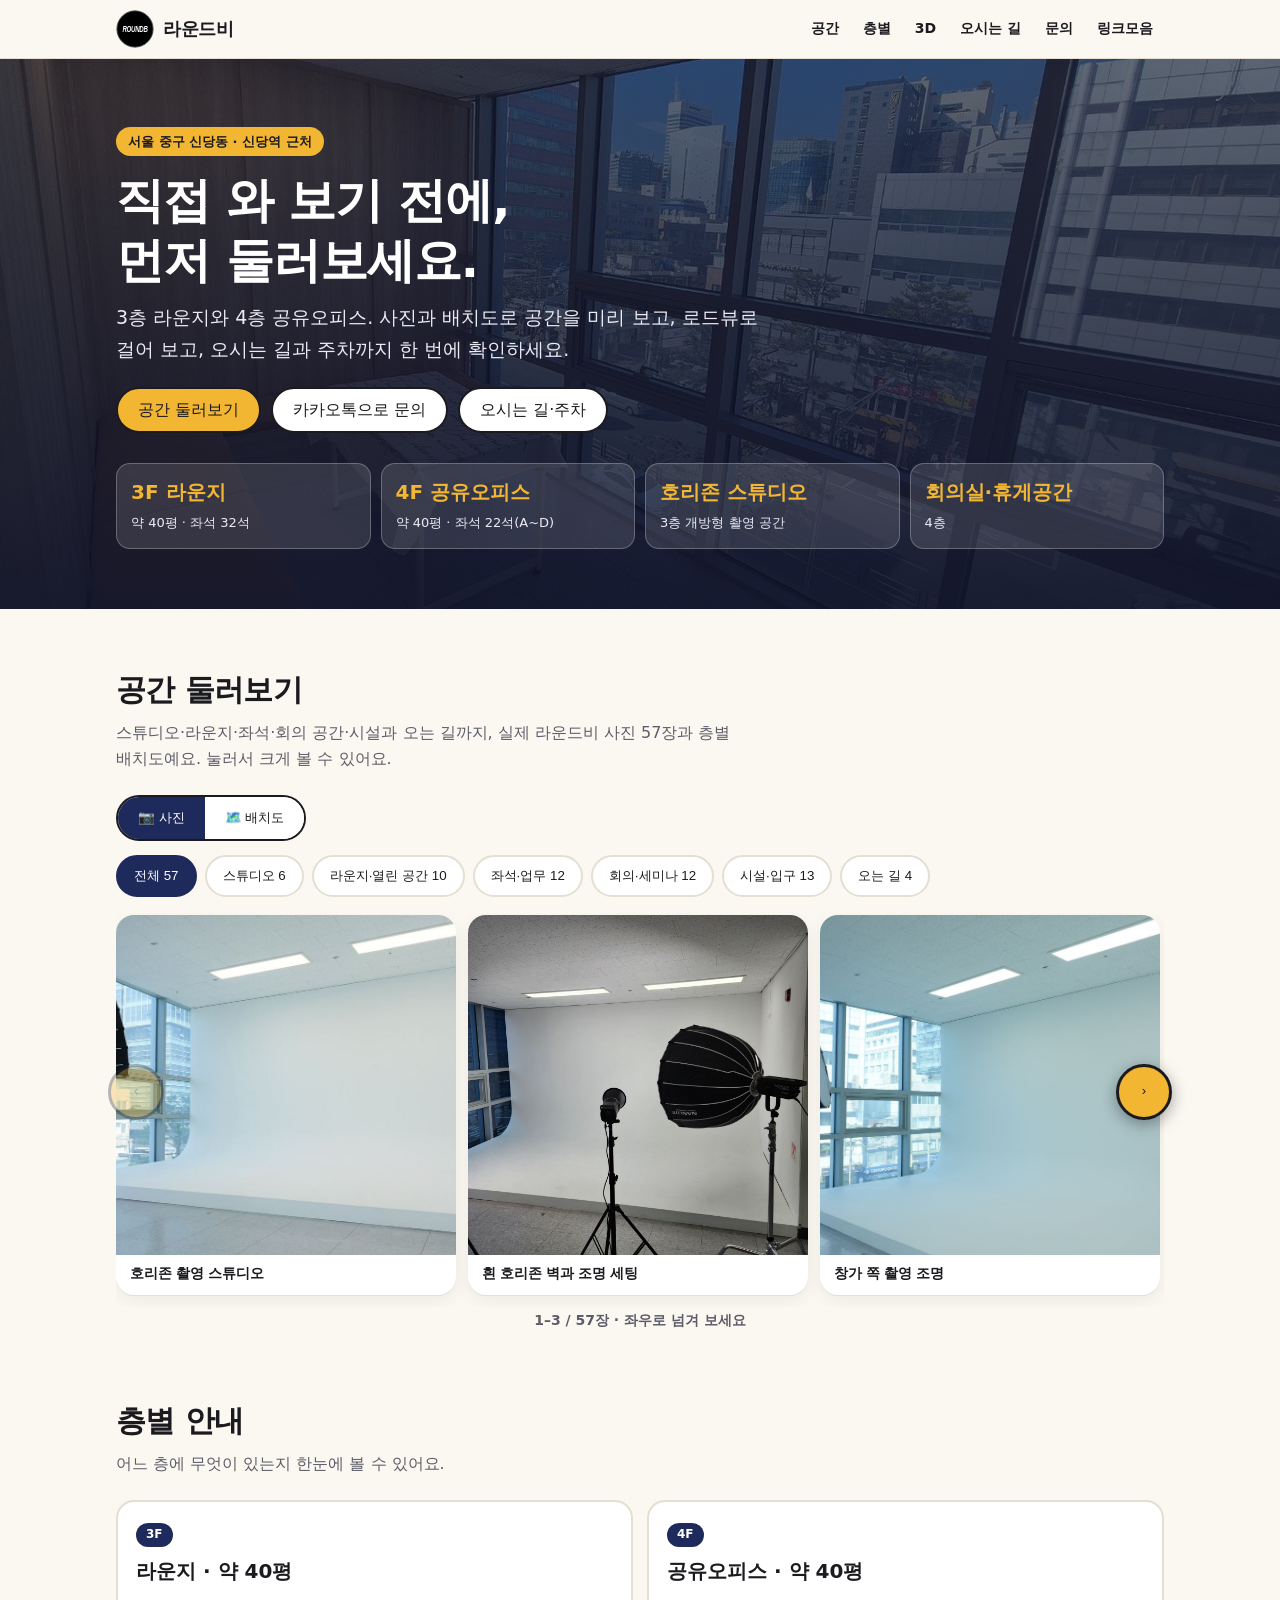
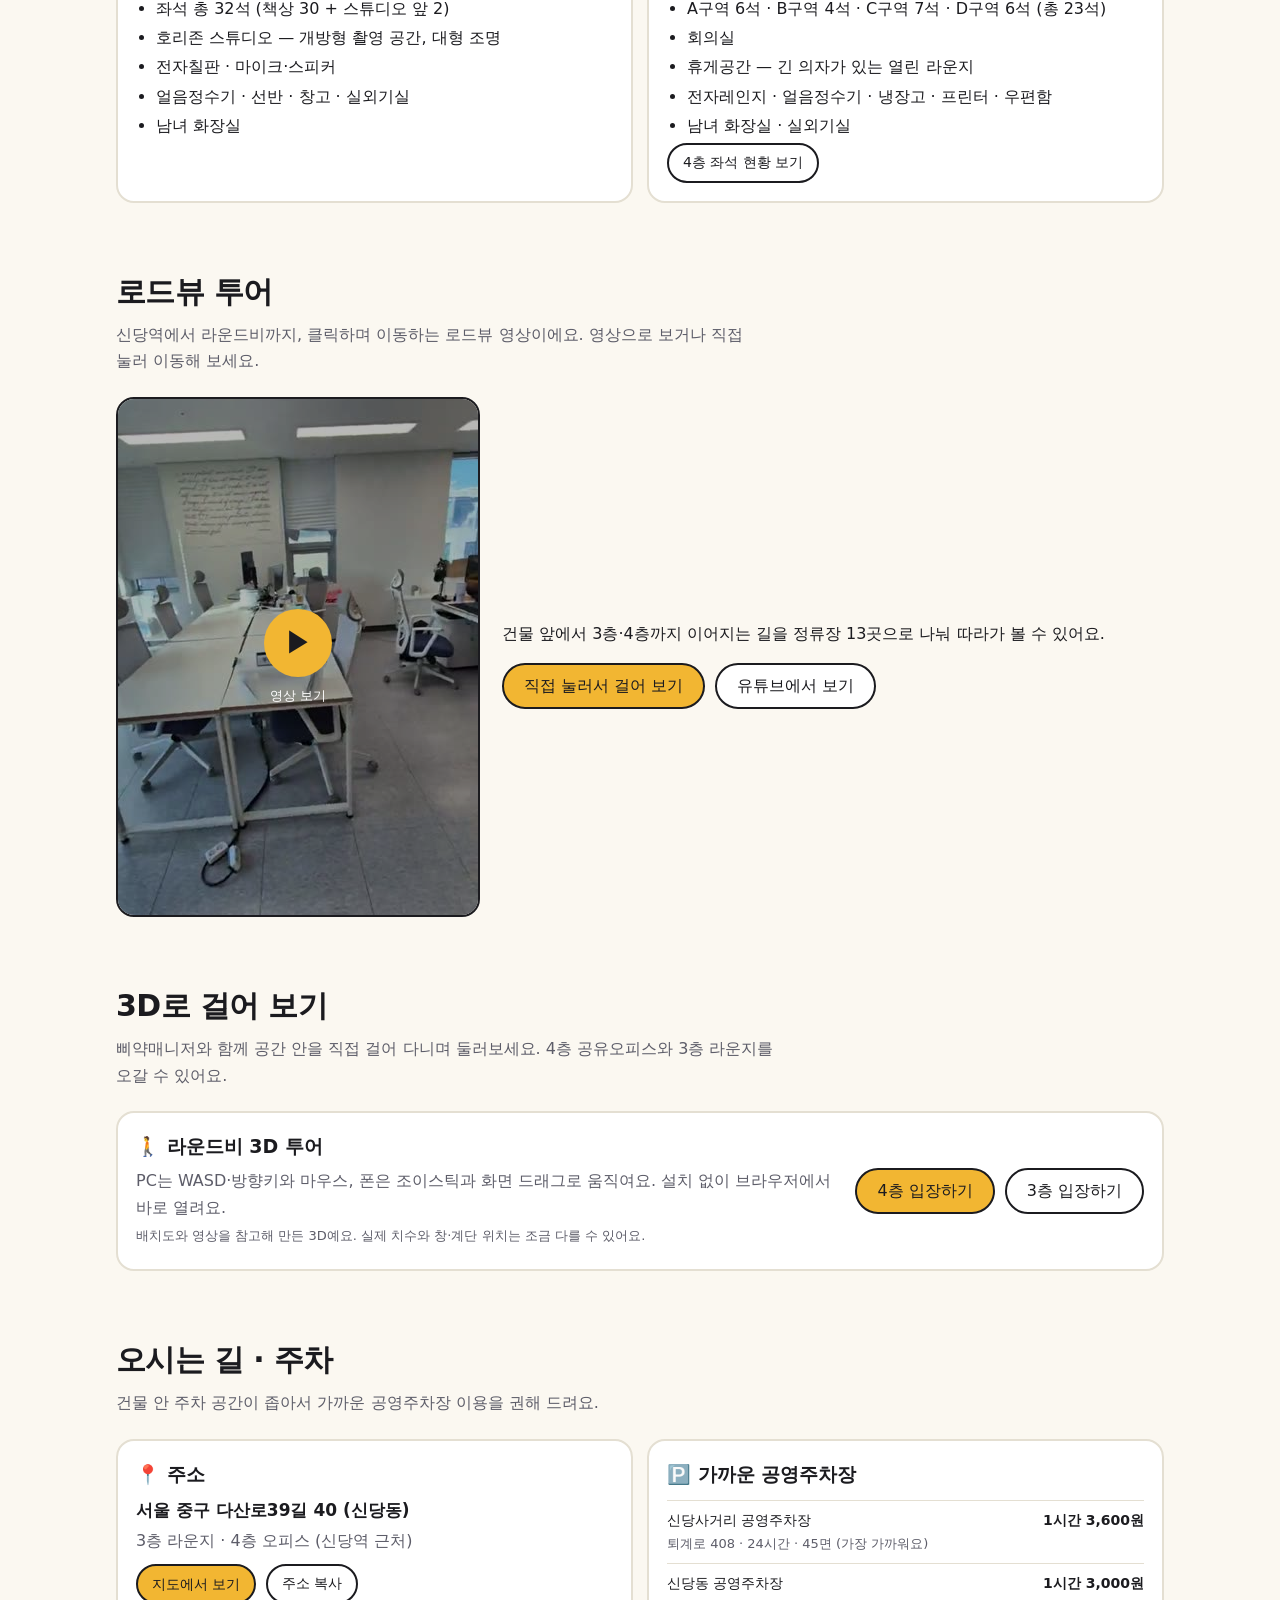
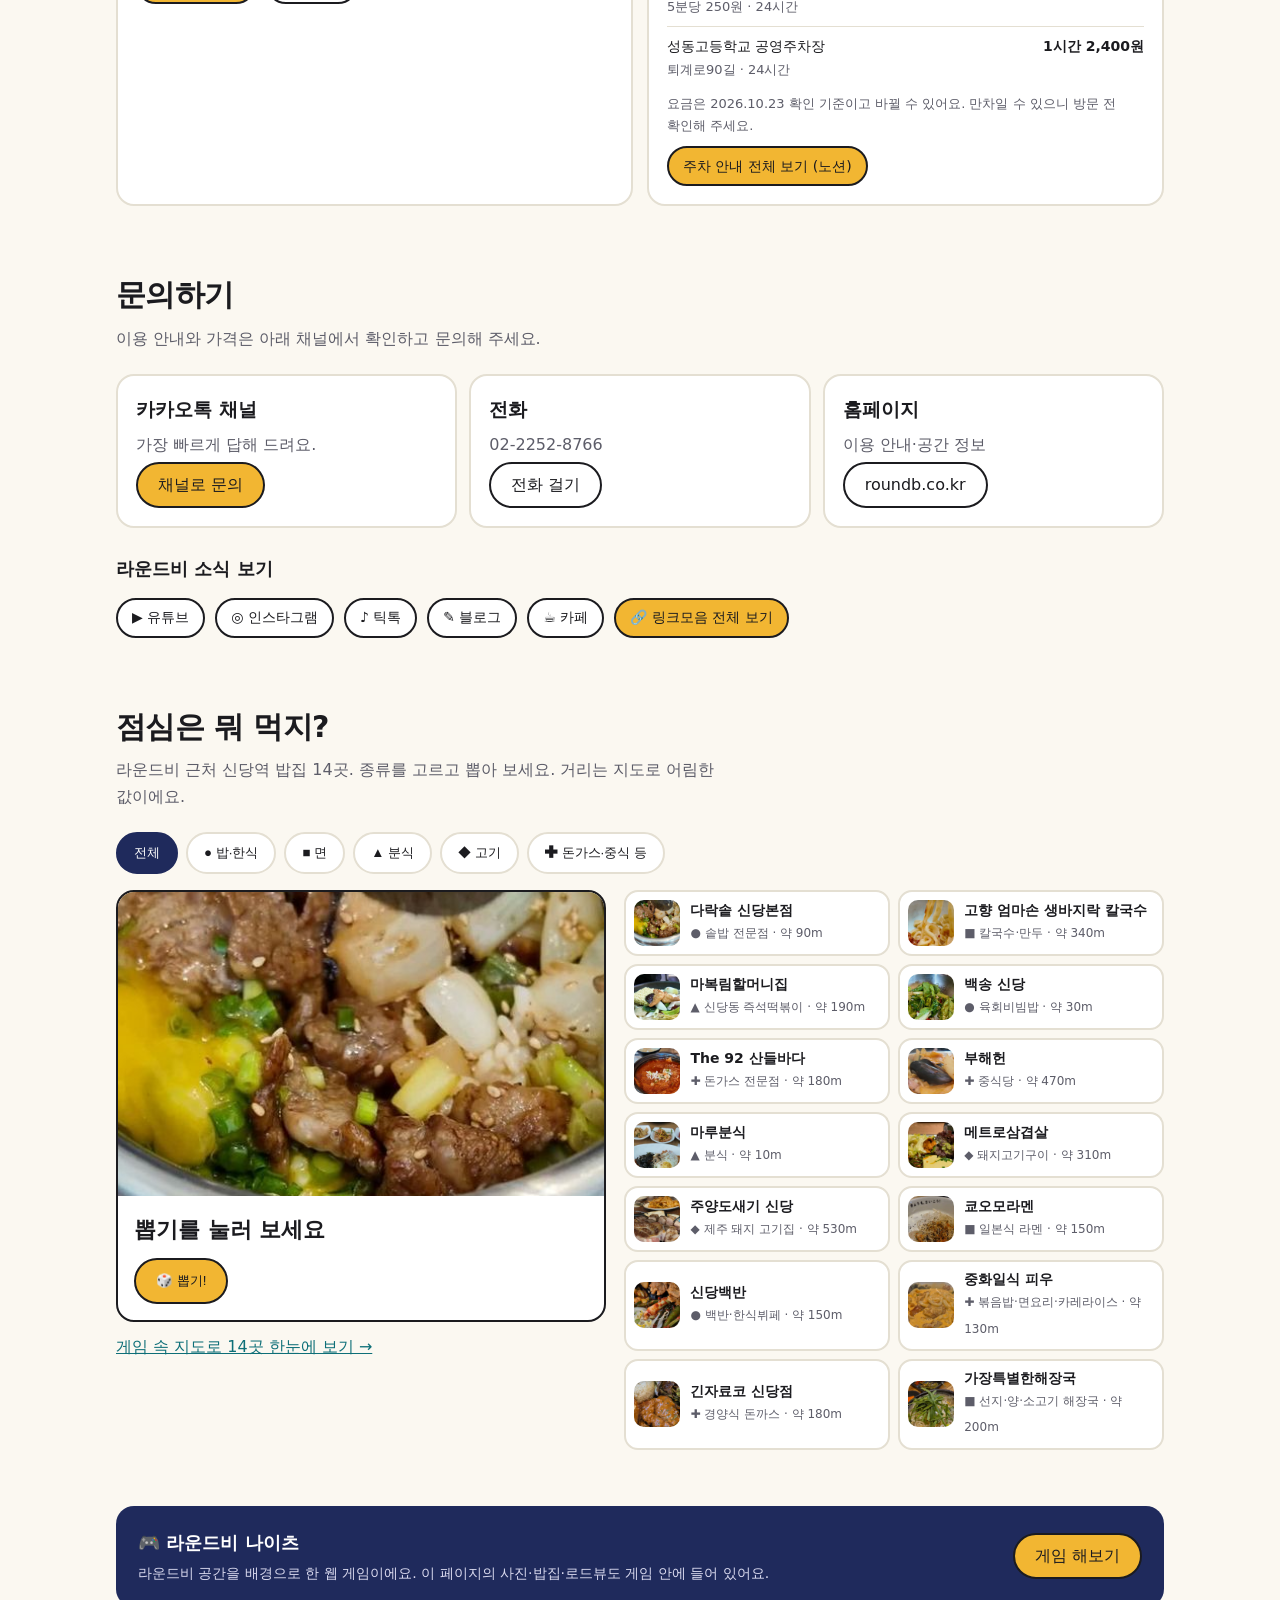
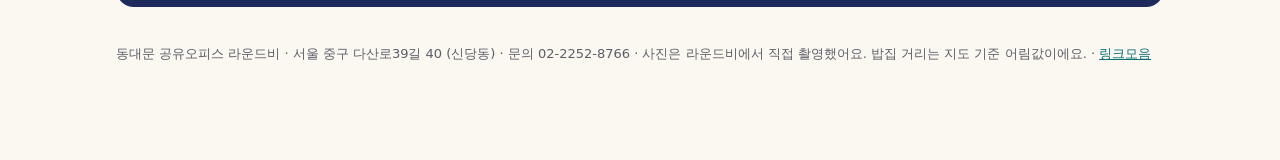
==== commit 7c3d8f0a: "Link the 4F seat board from Knights and the landing page" ====
--- a/intro/index.html
+++ b/intro/index.html
@@ -1,447 +1,447 @@
-<!doctype html>
-<html lang="ko">
-<head>
-<meta charset="utf-8">
-<meta name="viewport" content="width=device-width,initial-scale=1,viewport-fit=cover">
-<title>라운드비 공유오피스 — 신당역 근처 3층 라운지·4층 공유오피스</title>
-<meta name="description" content="서울 중구 신당동 라운드비 공유오피스. 3층 라운지·4층 공유오피스 사진과 배치도, 로드뷰 투어, 주차 안내, 문의까지 한 곳에서 확인하세요.">
-<link rel="canonical" href="https://ksinvaid.github.io/roundb-night-defense/intro/">
-<meta property="og:type" content="website">
-<meta property="og:title" content="라운드비 공유오피스 — 공간 둘러보기 · 배치도 · 주차 안내">
-<meta property="og:description" content="신당역 근처 3층 라운지·4층 공유오피스. 사진과 배치도로 미리 둘러보고, 로드뷰로 걸어 보고, 바로 문의하세요.">
-<meta property="og:url" content="https://ksinvaid.github.io/roundb-night-defense/intro/">
-<meta property="og:image" content="https://ksinvaid.github.io/roundb-night-defense/img/gallery/g08.jpg">
-<meta property="og:locale" content="ko_KR">
-<meta name="theme-color" content="#1f2a5c">
-<script type="application/ld+json">{"@context":"https://schema.org","@type":"LocalBusiness","name":"라운드비 공유오피스","description":"서울 중구 신당동 3층 라운지·4층 공유오피스","telephone":"+82-2-2252-8766","url":"https://roundb.co.kr/","address":{"@type":"PostalAddress","addressCountry":"KR","addressLocality":"서울 중구","streetAddress":"다산로39길 40 (신당동)"}}</script>
-<style>
-:root{--bg:#fbf8f1;--card:#fff;--ink:#1b1b1f;--mut:#5d5d69;--navy:#1f2a5c;--gold:#f2b632;--teal:#0e6f78;--line:#e4dfd2;--r:18px}
-@media (prefers-color-scheme:dark){:root:not([data-th="light"]){--bg:#14172b;--card:#1d2140;--ink:#f4f1e8;--mut:#b9b9cc;--navy:#f2b632;--gold:#f2b632;--teal:#6fd0d8;--line:#333a68}}
-*{box-sizing:border-box}html{scroll-behavior:smooth;scroll-padding-top:70px}
-body{margin:0;background:var(--bg);color:var(--ink);font:16px/1.65 "Apple SD Gothic Neo","Malgun Gothic","Noto Sans KR",system-ui,sans-serif;-webkit-text-size-adjust:100%;word-break:keep-all;overflow-wrap:break-word}
-img{max-width:100%;display:block}a{color:var(--teal)}
-.wrap{max-width:1080px;margin:0 auto;padding:0 16px}
-header{position:sticky;top:0;z-index:20;background:color-mix(in srgb,var(--bg) 92%,transparent);backdrop-filter:blur(8px);border-bottom:1px solid var(--line)}
-.hd{display:flex;align-items:center;gap:12px;height:58px}
-.logo{display:flex;align-items:center;gap:9px;font-weight:900;font-size:18px;letter-spacing:-.5px;color:var(--ink);text-decoration:none;white-space:nowrap}
-.logo svg{width:38px;height:38px;flex:none}
-nav{margin-left:auto;display:flex;gap:2px;overflow-x:auto;scrollbar-width:none}
-nav a{white-space:nowrap;padding:8px 11px;border-radius:999px;color:var(--ink);text-decoration:none;font-size:14px;font-weight:700}
-nav a:hover{background:var(--line)}
-@media (max-width:640px){.hd{gap:6px}nav a{padding:8px 7px;font-size:13px}.logo svg{width:32px;height:32px}.logo{font-size:16px}}
-.btn{display:inline-flex;align-items:center;justify-content:center;gap:6px;min-height:46px;padding:0 20px;border-radius:999px;border:2px solid var(--ink);background:var(--card);color:var(--ink);font:700 15px/1 inherit;text-decoration:none;cursor:pointer}
-.btn.pri{background:var(--gold);border-color:#1b1b1f;color:#1b1b1f}
-.btn.sm{min-height:40px;padding:0 14px;font-size:14px}
-.btn:focus-visible,nav a:focus-visible,.tab:focus-visible,.chip:focus-visible,.ph:focus-visible,.seg button:focus-visible{outline:3px solid var(--teal);outline-offset:2px}
-.hero{position:relative;color:#fff;background:#10142a}
-.hero img.bg{position:absolute;inset:0;width:100%;height:100%;object-fit:cover;opacity:.55}
-.hero:after{content:"";position:absolute;inset:0;background:linear-gradient(180deg,rgba(16,20,42,.35),rgba(16,20,42,.88))}
-.hero .wrap{position:relative;z-index:1;padding-top:68px;padding-bottom:60px}
-.kicker{display:inline-block;background:var(--gold);color:#1b1b1f;font-weight:800;font-size:13px;padding:4px 12px;border-radius:999px}
-h1{font-size:clamp(28px,6vw,48px);line-height:1.25;margin:14px 0 12px;letter-spacing:-1px;font-weight:900}
-.lead{font-size:clamp(16px,2.4vw,19px);max-width:660px;margin:0 0 22px;color:#ecebf5}
-.cta{display:flex;flex-wrap:wrap;gap:10px}
-.facts{display:grid;grid-template-columns:repeat(auto-fit,minmax(150px,1fr));gap:10px;margin-top:30px}
-.fact{background:rgba(255,255,255,.12);border:1px solid rgba(255,255,255,.25);border-radius:14px;padding:12px 14px}
-.fact b{display:block;font-size:20px;color:var(--gold)}.fact span{font-size:13px;color:#ecebf5}
-section{padding:56px 0 8px}
-h2{font-size:clamp(22px,4vw,30px);margin:0 0 6px;letter-spacing:-.6px;font-weight:900}
-.sub{color:var(--mut);margin:0 0 22px;max-width:660px}
-.seg{display:inline-flex;border:2px solid var(--ink);border-radius:999px;overflow:hidden;margin-bottom:14px}
-.seg button{min-height:42px;padding:0 20px;border:0;background:var(--card);color:var(--ink);font:800 14px/1 inherit;cursor:pointer}
-.seg button[aria-pressed=true]{background:var(--navy);color:#fff}
-@media (prefers-color-scheme:dark){:root:not([data-th="light"]) .seg button[aria-pressed=true],:root:not([data-th="light"]) .tab[aria-pressed=true],:root:not([data-th="light"]) .chip[aria-pressed=true]{color:#1b1b1f}}
-.tabs{display:flex;gap:8px;flex-wrap:wrap;margin-bottom:16px}
-.tab,.chip{min-height:42px;padding:0 16px;border-radius:999px;border:2px solid var(--line);background:var(--card);color:var(--ink);font:700 14px/1 inherit;cursor:pointer}
-.tab[aria-pressed=true],.chip[aria-pressed=true]{background:var(--navy);border-color:var(--navy);color:#fff}
-.car{position:relative}
-.grid{display:flex;gap:12px;overflow-x:auto;scroll-snap-type:x mandatory;scroll-behavior:smooth;scrollbar-width:none;-webkit-overflow-scrolling:touch;padding:2px 2px 12px}
-.grid::-webkit-scrollbar{display:none}
-.grid .ph{flex:0 0 min(80%,340px);scroll-snap-align:start}
-.arw{position:absolute;top:calc(50% - 46px);z-index:3;width:56px;height:56px;border-radius:50%;border:3px solid #1b1b1f;background:var(--gold);color:#1b1b1f;font:900 30px/1 inherit;padding:0 0 3px;cursor:pointer;box-shadow:0 4px 16px rgba(0,0,0,.35)}
-.arw.pv{left:-8px}.arw.nx{right:-8px}
-.arw:hover{background:#ffd264}.arw:focus-visible{outline:3px solid var(--teal);outline-offset:3px}
-.arw[disabled]{opacity:.3;cursor:default;box-shadow:none}
-.cnt{text-align:center;color:var(--mut);font-size:14px;font-weight:700;margin:2px 0 0}
-@media (max-width:520px){.grid{gap:10px}.grid .ph{flex-basis:78%}.ph span{padding:8px 10px 10px;font-size:13px}.arw{width:48px;height:48px;font-size:26px;top:calc(50% - 40px)}.arw.pv{left:-4px}.arw.nx{right:-4px}}
-.ph{padding:0;border:0;background:var(--card);border-radius:var(--r);overflow:hidden;text-align:left;cursor:pointer;box-shadow:0 1px 0 var(--line),0 6px 18px rgba(0,0,0,.06)}
-.ph img{width:100%;aspect-ratio:1/1;object-fit:cover}
-.ph span{display:block;padding:10px 14px 12px;font-weight:700;font-size:14px;color:var(--ink)}
-.plans{display:grid;grid-template-columns:repeat(2,minmax(0,1fr));gap:14px}
-@media (max-width:640px){.plans{grid-template-columns:1fr}}
-.plan{background:var(--card);border:2px solid var(--line);border-radius:var(--r);overflow:hidden;padding:0;cursor:pointer;text-align:left;color:var(--ink);font:inherit}
-.plan img{width:100%;height:auto}
-.plan span{display:block;padding:10px 14px;font-weight:800}
-.fl{display:grid;grid-template-columns:repeat(2,minmax(0,1fr));gap:14px}
-@media (max-width:760px){.fl{grid-template-columns:1fr}}
-.flc{background:var(--card);border:2px solid var(--line);border-radius:var(--r);padding:18px}
-.flc h3{margin:0 0 4px;font-size:20px;font-weight:900}.flc .tg{display:inline-block;background:var(--navy);color:#fff;border-radius:999px;font-size:12px;font-weight:800;padding:2px 10px;margin-bottom:8px}
-@media (prefers-color-scheme:dark){:root:not([data-th="light"]) .flc .tg{color:#1b1b1f}}
-.flc ul{margin:8px 0 0;padding-left:20px}.flc li{margin:3px 0}
-.road{display:grid;grid-template-columns:minmax(0,.55fr) minmax(0,1fr);gap:22px;align-items:center}
-@media (max-width:760px){.road{grid-template-columns:1fr}.road .poster{max-width:260px}}
-.poster{position:relative;border-radius:var(--r);overflow:hidden;border:2px solid var(--ink);background:#000;aspect-ratio:9/16;max-height:520px;margin:0 auto;width:100%}
-.poster img{width:100%;height:100%;object-fit:cover}
-.poster button{position:absolute;inset:0;border:0;background:rgba(0,0,0,.28);color:#fff;font:900 16px/1 inherit;cursor:pointer;display:grid;place-items:center}
-.poster button b{width:68px;height:68px;border-radius:50%;background:var(--gold);color:#1b1b1f;font-size:26px;line-height:68px;text-align:center;display:block;margin:0 auto 10px}
-.poster iframe{width:100%;height:100%;border:0}
-.way{display:grid;grid-template-columns:repeat(2,minmax(0,1fr));gap:14px}
-@media (max-width:760px){.way{grid-template-columns:1fr}}
-.box{background:var(--card);border:2px solid var(--line);border-radius:var(--r);padding:18px}
-.box h3{margin:0 0 6px;font-size:19px;font-weight:900}.box p{margin:4px 0;color:var(--mut)}
-.box .big{color:var(--ink);font-weight:800;font-size:17px}
-.pk{margin:10px 0 0;padding:0;list-style:none}.pk li{display:flex;justify-content:space-between;gap:10px;padding:8px 0;border-top:1px solid var(--line);font-size:14px}.pk b{white-space:nowrap}
-.note{font-size:13px;color:var(--mut)}
-.ct{display:grid;grid-template-columns:repeat(auto-fit,minmax(220px,1fr));gap:12px}
-.soc{display:flex;flex-wrap:wrap;gap:10px;margin-top:14px}
-.lunch{display:grid;grid-template-columns:minmax(0,1fr) minmax(0,1.1fr);gap:18px;align-items:start}
-@media (max-width:760px){.lunch{grid-template-columns:1fr}}
-.pick{background:var(--card);border:2px solid var(--ink);border-radius:var(--r);overflow:hidden}
-.pick img{width:100%;aspect-ratio:16/10;object-fit:cover;background:var(--line)}
-.pick .in{padding:16px}.pick h3{margin:0 0 2px;font-size:22px;font-weight:900}
-.tag{display:inline-block;font-size:13px;font-weight:800;border:2px solid var(--ink);border-radius:999px;padding:1px 10px;margin:0 6px 6px 0}
-.pick p{margin:4px 0;color:var(--mut)}
-.shops{display:grid;grid-template-columns:repeat(2,minmax(0,1fr));gap:8px}
-.shop{display:flex;gap:10px;align-items:center;padding:8px;border:2px solid var(--line);border-radius:14px;background:var(--card);cursor:pointer;text-align:left;color:var(--ink);font:inherit}
-.shop img{width:46px;height:46px;border-radius:10px;object-fit:cover;flex:none}
-.shop b{display:block;font-size:14px;line-height:1.3}.shop small{color:var(--mut);font-size:12px}
-.shop[aria-current=true]{border-color:var(--navy);box-shadow:0 0 0 3px var(--gold)}
-.game{margin:56px 0 0;padding:22px;border-radius:var(--r);background:var(--navy);color:#fff;display:flex;flex-wrap:wrap;gap:14px;align-items:center}
-@media (prefers-color-scheme:dark){:root:not([data-th="light"]) .game{background:#262c57}}
-.game div{flex:1 1 260px}.game b{font-size:18px}.game p{margin:4px 0 0;color:#d9d9ee;font-size:14px}
-footer{padding:28px 0 96px;color:var(--mut);font-size:13px}
-.sticky{position:fixed;left:0;right:0;bottom:0;z-index:25;display:none;gap:8px;padding:10px 12px calc(10px + env(safe-area-inset-bottom));background:color-mix(in srgb,var(--bg) 94%,transparent);backdrop-filter:blur(8px);border-top:1px solid var(--line)}
-.sticky .btn{flex:1;min-height:48px}
-@media (max-width:760px){.sticky{display:flex}}
-.lb{position:fixed;inset:0;z-index:50;background:rgba(10,12,26,.92);display:none;align-items:center;justify-content:center;flex-direction:column;padding:16px}
-.lb.on{display:flex}.lb img{max-height:78vh;max-width:100%;border-radius:12px;background:#fff}
-.lb p{color:#fff;font-weight:700;margin:12px 0 0;text-align:center}
-.lb button{position:absolute;top:12px;right:12px;min-width:46px;min-height:46px;border-radius:50%;border:0;background:var(--gold);color:#1b1b1f;font:900 20px/1 inherit;cursor:pointer}
-.lb .nx,.lb .pv{top:50%;transform:translateY(-50%)}.lb .pv{left:12px;right:auto}
-</style>
-</head>
-<body>
-<header><div class="wrap hd">
-  <a class="logo" href="#top" aria-label="라운드비 처음으로">
-    <svg viewBox="0 0 44 44" aria-hidden="true"><circle cx="22" cy="22" r="21" fill="#000" stroke="#555" stroke-width="1"/><text x="22" y="25.6" text-anchor="middle" font-family="Arial,Helvetica,sans-serif" font-size="10" font-weight="800" font-style="italic" fill="#fff" textLength="29" lengthAdjust="spacingAndGlyphs">ROUNDB</text></svg>
-    라운드비
-  </a>
-  <nav aria-label="바로가기"><a href="#space">공간</a><a href="#floors">층별</a><a href="#tour">3D</a><a href="#way">오시는 길</a><a href="#contact">문의</a><a href="links/">링크모음</a></nav>
-</div></header>
-
-<main id="top">
-<div class="hero">
-  <img class="bg" src="../img/gallery/g08.jpg" alt="" fetchpriority="high">
-  <div class="wrap">
-    <span class="kicker">서울 중구 신당동 · 신당역 근처</span>
-    <h1>직접 와 보기 전에,<br>먼저 둘러보세요.</h1>
-    <p class="lead">3층 라운지와 4층 공유오피스. 사진과 배치도로 공간을 미리 보고, 로드뷰로 걸어 보고, 오시는 길과 주차까지 한 번에 확인하세요.</p>
-    <div class="cta">
-      <a class="btn pri" href="#space">공간 둘러보기</a>
-      <a class="btn" style="background:#fff" href="https://pf.kakao.com/_guxfxlX" target="_blank" rel="noopener noreferrer">카카오톡으로 문의</a>
-      <a class="btn" style="background:#fff" href="#way">오시는 길·주차</a>
-    </div>
-    <div class="facts">
-      <div class="fact"><b>3F 라운지</b><span>약 40평 · 좌석 32석</span></div>
-      <div class="fact"><b>4F 공유오피스</b><span>약 40평 · 좌석 22석(A~D)</span></div>
-      <div class="fact"><b>호리존 스튜디오</b><span>3층 개방형 촬영 공간</span></div>
-      <div class="fact"><b>회의실·휴게공간</b><span>4층</span></div>
-    </div>
-  </div>
-</div>
-
-<div class="wrap">
-<section id="space" aria-labelledby="h-space">
-  <h2 id="h-space">공간 둘러보기</h2>
-  <p class="sub">스튜디오·라운지·좌석·회의 공간·시설과 오는 길까지, 실제 라운드비 사진 57장과 층별 배치도예요. 눌러서 크게 볼 수 있어요.</p>
-  <div class="seg" role="group" aria-label="보기 방식"><button type="button" id="sp1" aria-pressed="true">📷 사진</button><button type="button" id="sp2" aria-pressed="false">🗺️ 배치도</button></div>
-  <div id="photos">
-    <div class="tabs" id="tabs" role="group" aria-label="공간 분류"></div>
-    <div class="car">
-      <button type="button" class="arw pv" id="gpv" aria-label="이전 사진" disabled>‹</button>
-      <div class="grid" id="grid" tabindex="0" aria-label="공간 사진 (좌우로 넘겨 보세요)"></div>
-      <button type="button" class="arw nx" id="gnx" aria-label="다음 사진">›</button>
-    </div>
-    <p class="cnt" id="gcnt" aria-live="polite"></p>
-  </div>
-  <div id="plansBox" hidden>
-    <div class="plans">
-      <button type="button" class="plan" data-p="0"><img src="plan3f.jpg" alt="3층 라운지 배치도: 좌석 1~32번, 호리존 스튜디오, 전자칠판, 얼음정수기, 창고, 실외기실, 남녀 화장실" loading="lazy"><span>3F 라운지 배치도</span></button>
-      <button type="button" class="plan" data-p="1"><img src="plan4f.jpg" alt="4층 공유오피스 배치도: A~D구역 좌석, 회의실, 휴게공간, 전자레인지·얼음정수기·냉장고, 실외기실, 남녀 화장실" loading="lazy"><span>4F 공유오피스 배치도</span></button>
-    </div>
-    <p class="note" style="margin-top:10px">배치도 기준(2026.09.30 최종본)이에요. 좌석 번호는 3층 1~32번, 4층 A1~D6이에요.</p>
-  </div>
-</section>
-
-<section id="floors" aria-labelledby="h-fl">
-  <h2 id="h-fl">층별 안내</h2>
-  <p class="sub">어느 층에 무엇이 있는지 한눈에 볼 수 있어요.</p>
-  <div class="fl">
-    <div class="flc"><span class="tg">3F</span><h3>라운지 · 약 40평</h3>
-      <ul><li>좌석 총 32석 (책상 30 + 스튜디오 앞 2)</li><li>호리존 스튜디오 — 개방형 촬영 공간, 대형 조명</li><li>전자칠판 · 마이크·스피커</li><li>얼음정수기 · 선반 · 창고 · 실외기실</li><li>남녀 화장실</li></ul></div>
-    <div class="flc"><span class="tg">4F</span><h3>공유오피스 · 약 40평</h3>
-      <ul><li>A구역 6석 · B구역 4석 · C구역 6석 · D구역 6석 (총 22석)</li><li>회의실</li><li>휴게공간 — 긴 의자가 있는 열린 라운지</li><li>전자레인지 · 얼음정수기 · 냉장고 · 프린터 · 우편함</li><li>남녀 화장실 · 실외기실</li></ul></div>
-  </div>
-</section>
-
-<section id="road" aria-labelledby="h-road">
-  <h2 id="h-road">로드뷰 투어</h2>
-  <p class="sub">신당역에서 라운드비까지, 클릭하며 이동하는 로드뷰 영상이에요. 영상으로 보거나 직접 눌러 이동해 보세요.</p>
-  <div class="road">
-    <div class="poster" id="poster">
-      <img src="../roadview/poster.jpg" alt="로드뷰 투어 영상 미리보기" loading="lazy">
-      <button type="button" id="play" aria-label="로드뷰 투어 영상 재생"><span><b>▶</b>영상 보기</span></button>
-    </div>
-    <div>
-      <p>건물 앞에서 3층·4층까지 이어지는 길을 정류장 13곳으로 나눠 따라가 볼 수 있어요.</p>
-      <div class="cta">
-        <a class="btn pri" href="../road/">직접 눌러서 걸어 보기</a>
-        <a class="btn" href="https://www.youtube.com/watch?v=zQr1TnnuXpA" target="_blank" rel="noopener noreferrer">유튜브에서 보기</a>
-      </div>
-    </div>
-  </div>
-</section>
-
-<section id="tour" aria-labelledby="h-tour">
-  <h2 id="h-tour">3D로 걸어 보기</h2>
-  <p class="sub">삐약매니저와 함께 공간 안을 직접 걸어 다니며 둘러보세요. 4층 공유오피스와 3층 라운지를 오갈 수 있어요.</p>
-  <div class="box" style="display:flex;flex-wrap:wrap;gap:16px;align-items:center;justify-content:space-between">
-    <div style="flex:1 1 280px">
-      <h3>🚶 라운드비 3D 투어</h3>
-      <p>PC는 WASD·방향키와 마우스, 폰은 조이스틱과 화면 드래그로 움직여요. 설치 없이 브라우저에서 바로 열려요.</p>
-      <p class="note">배치도와 영상을 참고해 만든 3D예요. 실제 치수와 창·계단 위치는 조금 다를 수 있어요.</p>
-    </div>
-    <div class="cta">
-      <a class="btn pri" href="../tour/">4층 입장하기</a>
-      <a class="btn" href="../tour/index.html?floor=3">3층 입장하기</a>
-    </div>
-  </div>
-</section>
-
-<section id="way" aria-labelledby="h-way">
-  <h2 id="h-way">오시는 길 · 주차</h2>
-  <p class="sub">건물 안 주차 공간이 좁아서 가까운 공영주차장 이용을 권해 드려요.</p>
-  <div class="way">
-    <div class="box">
-      <h3>📍 주소</h3>
-      <p class="big">서울 중구 다산로39길 40 (신당동)</p>
-      <p>3층 라운지 · 4층 오피스 (신당역 근처)</p>
-      <div class="cta" style="margin-top:10px">
-        <a class="btn pri sm" id="map" href="#" target="_blank" rel="noopener noreferrer">지도에서 보기</a>
-        <button class="btn sm" id="cp" type="button">주소 복사</button>
-      </div>
-    </div>
-    <div class="box">
-      <h3>🅿️ 가까운 공영주차장</h3>
-      <ul class="pk">
-        <li><span>신당사거리 공영주차장<br><small class="note">퇴계로 408 · 24시간 · 45면 (가장 가까워요)</small></span><b>1시간 3,600원</b></li>
-        <li><span>신당동 공영주차장<br><small class="note">5분당 250원 · 24시간</small></span><b>1시간 3,000원</b></li>
-        <li><span>성동고등학교 공영주차장<br><small class="note">퇴계로90길 · 24시간</small></span><b>1시간 2,400원</b></li>
-      </ul>
-      <p class="note">요금은 2026.10.23 확인 기준이고 바뀔 수 있어요. 만차일 수 있으니 방문 전 확인해 주세요.</p>
-      <a class="btn pri sm" href="https://billionfundings.notion.site/Ver-1-3-402ead0f1ee780df87ebc4c921f9d189" target="_blank" rel="noopener noreferrer" style="margin-top:6px">주차 안내 전체 보기 (노션)</a>
-    </div>
-  </div>
-</section>
-
-<section id="contact" aria-labelledby="h-ct">
-  <h2 id="h-ct">문의하기</h2>
-  <p class="sub">이용 안내와 가격은 아래 채널에서 확인하고 문의해 주세요.</p>
-  <div class="ct">
-    <div class="box"><h3>카카오톡 채널</h3><p>가장 빠르게 답해 드려요.</p><a class="btn pri" href="https://pf.kakao.com/_guxfxlX" target="_blank" rel="noopener noreferrer">채널로 문의</a></div>
-    <div class="box"><h3>전화</h3><p>02-2252-8766</p><a class="btn" href="tel:0222528766">전화 걸기</a></div>
-    <div class="box"><h3>홈페이지</h3><p>이용 안내·공간 정보</p><a class="btn" href="https://roundb.co.kr/" target="_blank" rel="noopener noreferrer">roundb.co.kr</a></div>
-  </div>
-  <h3 style="margin:26px 0 0;font-size:18px">라운드비 소식 보기</h3>
-  <div class="soc">
-    <a class="btn sm" href="https://www.youtube.com/@%EB%9D%BC%EC%9A%B4%EB%93%9C%EB%B9%84%EA%B3%B5%EC%9C%A0%EC%98%A4%ED%94%BC%EC%8A%A4/featured" target="_blank" rel="noopener noreferrer">▶ 유튜브</a>
-    <a class="btn sm" href="https://www.instagram.com/roundboffice/" target="_blank" rel="noopener noreferrer">◎ 인스타그램</a>
-    <a class="btn sm" href="https://www.tiktok.com/@roundboffice" target="_blank" rel="noopener noreferrer">♪ 틱톡</a>
-    <a class="btn sm" href="https://blog.naver.com/roundboffice" target="_blank" rel="noopener noreferrer">✎ 블로그</a>
-    <a class="btn sm" href="https://cafe.naver.com/makeamv" target="_blank" rel="noopener noreferrer">☕ 카페</a>
-    <a class="btn sm pri" href="links/">🔗 링크모음 전체 보기</a>
-  </div>
-</section>
-
-<section id="lunch" aria-labelledby="h-lunch">
-  <h2 id="h-lunch">점심은 뭐 먹지?</h2>
-  <p class="sub">라운드비 근처 신당역 밥집 14곳. 종류를 고르고 뽑아 보세요. 거리는 지도로 어림한 값이에요.</p>
-  <div class="tabs" id="chips" role="group" aria-label="음식 종류"></div>
-  <div class="lunch">
-    <div>
-      <div class="pick" aria-live="polite">
-        <img id="pimg" src="../img/lunch/01.jpg" alt="">
-        <div class="in">
-          <span class="tag" id="ptag"></span>
-          <h3 id="pname">뽑기를 눌러 보세요</h3>
-          <p id="pmenu"></p><p id="pfood"></p><p id="pdist"></p>
-          <div class="cta" style="margin-top:10px">
-            <button class="btn pri" id="draw" type="button">🎲 뽑기!</button>
-            <a class="btn" id="pmap" href="#" target="_blank" rel="noopener noreferrer">지도에서 찾기</a>
-          </div>
-        </div>
-      </div>
-      <p style="margin:12px 0 0"><a href="../lunch/">게임 속 지도로 14곳 한눈에 보기 →</a></p>
-    </div>
-    <div class="shops" id="shops"></div>
-  </div>
-
-  <div class="game">
-    <div><b>🎮 라운드비 나이츠</b><p>라운드비 공간을 배경으로 한 웹 게임이에요. 이 페이지의 사진·밥집·로드뷰도 게임 안에 들어 있어요.</p></div>
-    <a class="btn pri" href="../">게임 해보기</a>
-  </div>
-</section>
-</div>
-</main>
-<footer><div class="wrap">동대문 공유오피스 라운드비 · 서울 중구 다산로39길 40 (신당동) · 문의 02-2252-8766 · 사진은 라운드비에서 직접 촬영했어요. 밥집 거리는 지도 기준 어림값이에요. · <a href="links/">링크모음</a></div></footer>
-
-<div class="sticky"><a class="btn pri" href="https://pf.kakao.com/_guxfxlX" target="_blank" rel="noopener noreferrer">카카오톡 문의</a><a class="btn" href="tel:0222528766">전화</a></div>
-
-<div class="lb" id="lb" role="dialog" aria-modal="true" aria-label="사진 크게 보기">
-  <button type="button" class="cl" aria-label="닫기">✕</button>
-  <button type="button" class="pv" aria-label="이전">‹</button>
-  <button type="button" class="nx" aria-label="다음">›</button>
-  <img id="lbi" alt=""><p id="lbt"></p>
-</div>
-
-<script>
-(function(){
-"use strict";
-var $=function(s){return document.querySelector(s)};
-var ADDR="서울 중구 다산로39길 40 (신당동)";
-
-/* ── 사진 / 배치도 전환 ── */
-function mode(m){$("#sp1").setAttribute("aria-pressed",String(m===1));$("#sp2").setAttribute("aria-pressed",String(m===2));$("#photos").hidden=m!==1;$("#plansBox").hidden=m!==2}
-$("#sp1").onclick=function(){mode(1)};$("#sp2").onclick=function(){mode(2)};
-
-/* ── 공간 사진 ── */
-var SHOTS=[
- {src:"../img/gallery/g17.jpg",t:"호리존 촬영 스튜디오",g:"스튜디오"},
- {src:"photos/p01.jpg",t:"흰 호리존 벽과 조명 세팅",g:"스튜디오"},
- {src:"photos/p02.jpg",t:"창가 쪽 촬영 조명",g:"스튜디오"},
- {src:"photos/p27.jpg",t:"호리존 스튜디오 — 흰 벽과 소프트박스 조명",g:"스튜디오"},
- {src:"photos/p28.jpg",t:"창가 쪽 스튜디오 전경",g:"스튜디오"},
- {src:"photos/p29.jpg",t:"호리존 스튜디오 측면",g:"스튜디오"},
- {src:"../img/gallery/g08.jpg",t:"도시가 보이는 창가 라운지",g:"라운지·열린 공간"},
- {src:"../img/gallery/g09.jpg",t:"벤치와 테이블이 있는 휴게 코너",g:"라운지·열린 공간"},
- {src:"../img/gallery/g37.jpg",t:"햇살 드는 창가 자리",g:"라운지·열린 공간"},
- {src:"../img/gallery/g38.jpg",t:"통창 전망",g:"라운지·열린 공간"},
- {src:"photos/p03.jpg",t:"나무 파티션과 열린 업무 공간",g:"라운지·열린 공간"},
- {src:"photos/p04.jpg",t:"넓게 트인 실내 공간",g:"라운지·열린 공간"},
- {src:"photos/p05.jpg",t:"창가 선반과 의자",g:"라운지·열린 공간"},
- {src:"photos/p30.jpg",t:"창가를 따라 놓인 벤치 휴게 공간",g:"라운지·열린 공간"},
- {src:"photos/p31.jpg",t:"창가 벤치와 테이블",g:"라운지·열린 공간"},
- {src:"photos/p32.jpg",t:"통창 옆 휴게 코너",g:"라운지·열린 공간"},
- {src:"../img/gallery/g39.jpg",t:"탁 트인 사무 공간",g:"좌석·업무"},
- {src:"../img/gallery/g04.jpg",t:"나란히 놓인 업무 좌석",g:"좌석·업무"},
- {src:"../img/gallery/g23.jpg",t:"A구역 좌석",g:"좌석·업무"},
- {src:"../img/gallery/g32.jpg",t:"B구역 좌석",g:"좌석·업무"},
- {src:"../img/gallery/g33.jpg",t:"C구역 좌석",g:"좌석·업무"},
- {src:"../img/gallery/g24.jpg",t:"D구역 좌석",g:"좌석·업무"},
- {src:"photos/p06.jpg",t:"줄지어 놓인 업무 책상",g:"좌석·업무"},
- {src:"photos/p07.jpg",t:"모니터가 있는 업무 좌석",g:"좌석·업무"},
- {src:"photos/p08.jpg",t:"메시 의자와 넓은 책상",g:"좌석·업무"},
- {src:"photos/p09.jpg",t:"서랍 달린 책상과 의자",g:"좌석·업무"},
- {src:"photos/p10.jpg",t:"창가 쪽 책상 열",g:"좌석·업무"},
- {src:"photos/p11.jpg",t:"이동식 서랍 수납장",g:"좌석·업무"},
- {src:"../img/gallery/g21.jpg",t:"작은 회의실",g:"회의·세미나"},
- {src:"../img/gallery/g22.jpg",t:"통창이 보이는 회의실",g:"회의·세미나"},
- {src:"../img/gallery/g11.jpg",t:"창가 회의실",g:"회의·세미나"},
- {src:"../img/gallery/g15.jpg",t:"스크린 앞 강의형 좌석",g:"회의·세미나"},
- {src:"photos/p12.jpg",t:"전자칠판이 있는 세미나 공간",g:"회의·세미나"},
- {src:"photos/p13.jpg",t:"접이식 책상과 전자칠판",g:"회의·세미나"},
- {src:"photos/p14.jpg",t:"소규모 회의실",g:"회의·세미나"},
- {src:"photos/p15.jpg",t:"유리 파티션으로 나뉜 공간",g:"회의·세미나"},
- {src:"photos/p16.jpg",t:"탁 트인 유리벽 공간",g:"회의·세미나"},
- {src:"photos/p33.jpg",t:"전자칠판과 선반",g:"회의·세미나"},
- {src:"photos/p34.jpg",t:"세미나실 전경",g:"회의·세미나"},
- {src:"photos/p35.jpg",t:"넓은 교육·세미나 공간(전자칠판)",g:"회의·세미나"},
- {src:"../img/gallery/g01.jpg",t:"라운드비가 있는 건물",g:"시설·입구"},
- {src:"../img/gallery/g02.jpg",t:"ROUNDBOFFICE 입구",g:"시설·입구"},
- {src:"../img/gallery/g07.jpg",t:"팬트리",g:"시설·입구"},
- {src:"../img/gallery/g26.jpg",t:"여자화장실",g:"시설·입구"},
- {src:"../img/gallery/g27.jpg",t:"남자화장실",g:"시설·입구"},
- {src:"../img/gallery/g36.jpg",t:"4층 엘리베이터",g:"시설·입구"},
- {src:"photos/p17.jpg",t:"냉장고와 정수기 선반",g:"시설·입구"},
- {src:"photos/p18.jpg",t:"정수기·냉장고 코너",g:"시설·입구"},
- {src:"photos/p19.jpg",t:"건물 입구 유리문",g:"시설·입구"},
- {src:"photos/p20.jpg",t:"ROUNDBOFFICE 사인 벽",g:"시설·입구"},
- {src:"photos/p21.jpg",t:"건물 1층 외관",g:"시설·입구"},
- {src:"photos/p22.jpg",t:"유리 외벽 건물",g:"시설·입구"},
- {src:"photos/p36.jpg",t:"프린터·정수기·냉장고가 있는 선반",g:"시설·입구"},
- {src:"photos/p23.jpg",t:"신당역 출입구와 횡단보도",g:"오는 길"},
- {src:"photos/p24.jpg",t:"역 출입구 계단과 경사로",g:"오는 길"},
- {src:"photos/p25.jpg",t:"신당역 표지",g:"오는 길"},
- {src:"photos/p26.jpg",t:"건물 근처 횡단보도",g:"오는 길"}
-];
-var PLANS=[{src:"plan3f.jpg",t:"3F 라운지 배치도"},{src:"plan4f.jpg",t:"4F 공유오피스 배치도"}];
-var GS=["전체","스튜디오","라운지·열린 공간","좌석·업무","회의·세미나","시설·입구","오는 길"],cur="전체",view=[],li=0;
-function drawTabs(){var tb=$("#tabs");tb.innerHTML="";GS.forEach(function(g){var b=document.createElement("button");b.type="button";b.className="tab";var n=g==="전체"?SHOTS.length:SHOTS.filter(function(s){return s.g===g}).length;b.textContent=g+" "+n;b.setAttribute("aria-pressed",String(g===cur));b.onclick=function(){cur=g;drawTabs();drawGrid()};tb.appendChild(b)})}
-function drawGrid(){var gr=$("#grid");gr.innerHTML="";var list=SHOTS.filter(function(s){return cur==="전체"||s.g===cur});
-  list.forEach(function(s,i){var b=document.createElement("button");b.type="button";b.className="ph";b.innerHTML='<img loading="lazy" src="'+s.src+'" alt="'+s.t+'"><span>'+s.t+'</span>';b.onclick=function(){openLb(list,i)};gr.appendChild(b)});gr.style.scrollBehavior="auto";gr.scrollLeft=0;gr.style.scrollBehavior="";if(window.upd)upd();setTimeout(function(){if(typeof upd==="function")upd()},0)}
-function openLb(list,i){view=list;li=(i+view.length)%view.length;var s=view[li];$("#lbi").src=s.src;$("#lbi").alt=s.t;$("#lbt").textContent=s.t+(view.length>1?"  ("+(li+1)+"/"+view.length+")":"");$("#lb").classList.add("on");$("#lb .cl").focus()}
-function closeLb(){$("#lb").classList.remove("on")}
-$("#lb .cl").onclick=closeLb;$("#lb .nx").onclick=function(){openLb(view,li+1)};$("#lb .pv").onclick=function(){openLb(view,li-1)};
-$("#lb").onclick=function(e){if(e.target.id==="lb")closeLb()};
-document.addEventListener("keydown",function(e){if(!$("#lb").classList.contains("on"))return;if(e.key==="Escape")closeLb();else if(e.key==="ArrowRight")openLb(view,li+1);else if(e.key==="ArrowLeft")openLb(view,li-1)});
-[].forEach.call(document.querySelectorAll(".plan"),function(b){b.onclick=function(){openLb(PLANS,+b.dataset.p)}});
-/* 좌우 넘기기 버튼 + 스와이프(스크롤 스냅) */
-function step(){var gr=$("#grid"),f=gr.querySelector(".ph");return f?f.getBoundingClientRect().width+12:300}
-function upd(){var gr=$("#grid"),n=gr.children.length,st=step(),first=Math.min(n,Math.round(gr.scrollLeft/st)+1),vis=Math.max(1,Math.floor(gr.clientWidth/st+.25)),last=Math.min(n,first+vis-1);
-  $("#gpv").disabled=gr.scrollLeft<4;$("#gnx").disabled=gr.scrollLeft>=gr.scrollWidth-gr.clientWidth-4;
-  $("#gcnt").textContent=n?(first===last?first:first+"–"+last)+" / "+n+"장 · 좌우로 넘겨 보세요":""}
-function go(d){var gr=$("#grid");gr.scrollBy({left:d*Math.max(step(),Math.round(gr.clientWidth*.8)),behavior:"smooth"})}
-$("#gpv").onclick=function(){go(-1)};$("#gnx").onclick=function(){go(1)};
-$("#grid").addEventListener("scroll",function(){clearTimeout(upd.t);upd.t=setTimeout(upd,60)},{passive:true});
-$("#grid").addEventListener("keydown",function(e){if(e.key==="ArrowRight"){go(1);e.preventDefault()}else if(e.key==="ArrowLeft"){go(-1);e.preventDefault()}});
-addEventListener("resize",upd);
-drawTabs();drawGrid();upd();
-
-/* ── 오시는 길 ── */
-$("#map").href="https://map.naver.com/p/search/"+encodeURIComponent(ADDR);
-$("#cp").onclick=function(){var b=this,done=function(){var o=b.textContent;b.textContent="복사했어요 ✓";setTimeout(function(){b.textContent=o},1600)};
-  if(navigator.clipboard&&navigator.clipboard.writeText){navigator.clipboard.writeText(ADDR).then(done,function(){prompt("주소를 복사하세요",ADDR)})}else{prompt("주소를 복사하세요",ADDR)}};
-
-/* ── 점심 뽑기 (게임의 밥집 14곳과 같은 목록) ── */
-var CAT={all:["전체",""],rice:["밥·한식","●"],noodle:["면","■"],snack:["분식","▲"],meat:["고기","◆"],mix:["돈가스·중식 등","✚"]};
-var SH=[
- [1,"다락솥 신당본점","솥밥 전문점","노른자 톡 솥밥","rice",90,-21,"다락솥 신당본점"],
- [2,"고향 엄마손 생바지락 칼국수","칼국수·만두","얼큰 vs 맑은 칼국수","noodle",338,-69,"고향 엄마손 생바지락 칼국수 신당"],
- [3,"마복림할머니집","신당동 즉석떡볶이","즉석떡볶이 + 라면 사리","snack",112,159,"마복림할머니집 신당"],
- [4,"백송 신당","육회비빔밥","나갈 땐 추억의 쫀드기","rice",-29,10,"백송 신당"],
- [5,"The 92 산들바다","돈가스 전문점","김치나베","mix",182,-32,"산들바다 신당"],
- [6,"부해헌","중식당","짬뽕·짜장·군만두","mix",447,-131,"부해헌 신당"],
- [7,"마루분식","분식","알밥·김치볶음밥·라면","snack",-11,9,"마루분식 신당"],
- [8,"메트로삼겹살","돼지고기구이","점심 삼겹살 한 판","meat",291,-113,"메트로삼겹살 신당"],
- [9,"주양도새기 신당","제주 돼지 고기집","제주 돼지 회식","meat",520,-120,"주양도새기 신당"],
- [10,"쿄오모라멘","일본식 라멘","진한 국물 라멘","noodle",101,115,"쿄오모라멘 신당"],
- [11,"신당백반","백반·한식뷔페","먹을 만큼 담는 한식뷔페","rice",80,131,"신당백반"],
- [12,"중화일식 피우","볶음밥·면요리·카레라이스","유린기 볶음밥","mix",83,105,"중화일식 피우 신당"],
- [13,"긴자료코 신당점","경양식 돈까스","데미글라스 소스·밥 무료 추가","mix",165,73,"긴자료코 신당점"],
- [14,"가장특별한해장국","선지·양·소고기 해장국","다데기는 따로 · 간장통 꿀팁","noodle",169,104,"가장특별한해장국 신당"]
-].map(function(a){var m=Math.round(Math.hypot(a[5],a[6])/10)*10;return {n:a[0],name:a[1],menu:a[2],food:a[3],cat:a[4],m:m,min:Math.max(1,Math.round(m/70)),q:a[7]}});
-var fcat="all",sel=null,timer=0;
-function pad(n){return n<10?"0"+n:""+n}
-function show(s){
-  sel=s;$("#ptag").style.display="";$("#pmap").style.display="";$("#pimg").src="../img/lunch/"+pad(s.n)+".jpg";$("#pimg").alt=s.name+" 음식 사진";
-  $("#ptag").textContent=CAT[s.cat][1]+" "+CAT[s.cat][0];$("#pname").textContent=s.name;$("#pmenu").textContent=s.menu;$("#pfood").textContent="🍴 "+s.food;
-  $("#pdist").textContent="라운드비에서 약 "+s.m+"m · 걸어서 약 "+s.min+"분 (어림)";
-  $("#pmap").href="https://map.naver.com/p/search/"+encodeURIComponent(s.q);
-  [].forEach.call(document.querySelectorAll(".shop"),function(b){b.setAttribute("aria-current",String(+b.dataset.n===s.n))});
-}
-function pool(){return SH.filter(function(s){return fcat==="all"||s.cat===fcat})}
-function drawChips(){var c=$("#chips");c.innerHTML="";Object.keys(CAT).forEach(function(k){var b=document.createElement("button");b.type="button";b.className="chip";b.textContent=(CAT[k][1]?CAT[k][1]+" ":"")+CAT[k][0];b.setAttribute("aria-pressed",String(k===fcat));b.onclick=function(){fcat=k;drawChips();drawShops()};c.appendChild(b)})}
-function drawShops(){var h=$("#shops");h.innerHTML="";pool().forEach(function(s){var b=document.createElement("button");b.type="button";b.className="shop";b.dataset.n=s.n;
-  b.innerHTML='<img loading="lazy" src="../img/lunch/'+pad(s.n)+'.jpg" alt=""><span><b>'+s.name+'</b><small>'+CAT[s.cat][1]+" "+s.menu+" · 약 "+s.m+'m</small></span>';b.onclick=function(){clearInterval(timer);show(s)};h.appendChild(b)});if(sel)show(sel)}
-$("#draw").onclick=function(){var p=pool();if(!p.length)return;clearInterval(timer);var t=0,btn=$("#draw");btn.disabled=true;
-  timer=setInterval(function(){show(p[Math.floor(Math.random()*p.length)]);if(++t>=12){clearInterval(timer);btn.disabled=false}},85)};
-drawChips();drawShops();
-$("#pname").textContent="뽑기를 눌러 보세요";["#ptag","#pmenu","#pfood","#pdist"].forEach(function(q){$(q).textContent=""});$("#ptag").style.display="none";$("#pmap").style.display="none";sel=null;
-[].forEach.call(document.querySelectorAll(".shop"),function(b){b.setAttribute("aria-current","false")});
-
-/* ── 로드뷰 영상(눌렀을 때만 불러옴) ── */
-$("#play").onclick=function(){$("#poster").innerHTML='<iframe src="https://www.youtube-nocookie.com/embed/zQr1TnnuXpA?autoplay=1&rel=0" title="라운드비 로드뷰 투어" allow="autoplay; encrypted-media; picture-in-picture" allowfullscreen></iframe>'};
-})();
-</script>
-</body>
-</html>
+<!doctype html>
+<html lang="ko">
+<head>
+<meta charset="utf-8">
+<meta name="viewport" content="width=device-width,initial-scale=1,viewport-fit=cover">
+<title>라운드비 공유오피스 — 신당역 근처 3층 라운지·4층 공유오피스</title>
+<meta name="description" content="서울 중구 신당동 라운드비 공유오피스. 3층 라운지·4층 공유오피스 사진과 배치도, 로드뷰 투어, 주차 안내, 문의까지 한 곳에서 확인하세요.">
+<link rel="canonical" href="https://ksinvaid.github.io/roundb-night-defense/intro/">
+<meta property="og:type" content="website">
+<meta property="og:title" content="라운드비 공유오피스 — 공간 둘러보기 · 배치도 · 주차 안내">
+<meta property="og:description" content="신당역 근처 3층 라운지·4층 공유오피스. 사진과 배치도로 미리 둘러보고, 로드뷰로 걸어 보고, 바로 문의하세요.">
+<meta property="og:url" content="https://ksinvaid.github.io/roundb-night-defense/intro/">
+<meta property="og:image" content="https://ksinvaid.github.io/roundb-night-defense/img/gallery/g08.jpg">
+<meta property="og:locale" content="ko_KR">
+<meta name="theme-color" content="#1f2a5c">
+<script type="application/ld+json">{"@context":"https://schema.org","@type":"LocalBusiness","name":"라운드비 공유오피스","description":"서울 중구 신당동 3층 라운지·4층 공유오피스","telephone":"+82-2-2252-8766","url":"https://roundb.co.kr/","address":{"@type":"PostalAddress","addressCountry":"KR","addressLocality":"서울 중구","streetAddress":"다산로39길 40 (신당동)"}}</script>
+<style>
+:root{--bg:#fbf8f1;--card:#fff;--ink:#1b1b1f;--mut:#5d5d69;--navy:#1f2a5c;--gold:#f2b632;--teal:#0e6f78;--line:#e4dfd2;--r:18px}
+@media (prefers-color-scheme:dark){:root:not([data-th="light"]){--bg:#14172b;--card:#1d2140;--ink:#f4f1e8;--mut:#b9b9cc;--navy:#f2b632;--gold:#f2b632;--teal:#6fd0d8;--line:#333a68}}
+*{box-sizing:border-box}html{scroll-behavior:smooth;scroll-padding-top:70px}
+body{margin:0;background:var(--bg);color:var(--ink);font:16px/1.65 "Apple SD Gothic Neo","Malgun Gothic","Noto Sans KR",system-ui,sans-serif;-webkit-text-size-adjust:100%;word-break:keep-all;overflow-wrap:break-word}
+img{max-width:100%;display:block}a{color:var(--teal)}
+.wrap{max-width:1080px;margin:0 auto;padding:0 16px}
+header{position:sticky;top:0;z-index:20;background:color-mix(in srgb,var(--bg) 92%,transparent);backdrop-filter:blur(8px);border-bottom:1px solid var(--line)}
+.hd{display:flex;align-items:center;gap:12px;height:58px}
+.logo{display:flex;align-items:center;gap:9px;font-weight:900;font-size:18px;letter-spacing:-.5px;color:var(--ink);text-decoration:none;white-space:nowrap}
+.logo svg{width:38px;height:38px;flex:none}
+nav{margin-left:auto;display:flex;gap:2px;overflow-x:auto;scrollbar-width:none}
+nav a{white-space:nowrap;padding:8px 11px;border-radius:999px;color:var(--ink);text-decoration:none;font-size:14px;font-weight:700}
+nav a:hover{background:var(--line)}
+@media (max-width:640px){.hd{gap:6px}nav a{padding:8px 7px;font-size:13px}.logo svg{width:32px;height:32px}.logo{font-size:16px}}
+.btn{display:inline-flex;align-items:center;justify-content:center;gap:6px;min-height:46px;padding:0 20px;border-radius:999px;border:2px solid var(--ink);background:var(--card);color:var(--ink);font:700 15px/1 inherit;text-decoration:none;cursor:pointer}
+.btn.pri{background:var(--gold);border-color:#1b1b1f;color:#1b1b1f}
+.btn.sm{min-height:40px;padding:0 14px;font-size:14px}
+.btn:focus-visible,nav a:focus-visible,.tab:focus-visible,.chip:focus-visible,.ph:focus-visible,.seg button:focus-visible{outline:3px solid var(--teal);outline-offset:2px}
+.hero{position:relative;color:#fff;background:#10142a}
+.hero img.bg{position:absolute;inset:0;width:100%;height:100%;object-fit:cover;opacity:.55}
+.hero:after{content:"";position:absolute;inset:0;background:linear-gradient(180deg,rgba(16,20,42,.35),rgba(16,20,42,.88))}
+.hero .wrap{position:relative;z-index:1;padding-top:68px;padding-bottom:60px}
+.kicker{display:inline-block;background:var(--gold);color:#1b1b1f;font-weight:800;font-size:13px;padding:4px 12px;border-radius:999px}
+h1{font-size:clamp(28px,6vw,48px);line-height:1.25;margin:14px 0 12px;letter-spacing:-1px;font-weight:900}
+.lead{font-size:clamp(16px,2.4vw,19px);max-width:660px;margin:0 0 22px;color:#ecebf5}
+.cta{display:flex;flex-wrap:wrap;gap:10px}
+.facts{display:grid;grid-template-columns:repeat(auto-fit,minmax(150px,1fr));gap:10px;margin-top:30px}
+.fact{background:rgba(255,255,255,.12);border:1px solid rgba(255,255,255,.25);border-radius:14px;padding:12px 14px}
+.fact b{display:block;font-size:20px;color:var(--gold)}.fact span{font-size:13px;color:#ecebf5}
+section{padding:56px 0 8px}
+h2{font-size:clamp(22px,4vw,30px);margin:0 0 6px;letter-spacing:-.6px;font-weight:900}
+.sub{color:var(--mut);margin:0 0 22px;max-width:660px}
+.seg{display:inline-flex;border:2px solid var(--ink);border-radius:999px;overflow:hidden;margin-bottom:14px}
+.seg button{min-height:42px;padding:0 20px;border:0;background:var(--card);color:var(--ink);font:800 14px/1 inherit;cursor:pointer}
+.seg button[aria-pressed=true]{background:var(--navy);color:#fff}
+@media (prefers-color-scheme:dark){:root:not([data-th="light"]) .seg button[aria-pressed=true],:root:not([data-th="light"]) .tab[aria-pressed=true],:root:not([data-th="light"]) .chip[aria-pressed=true]{color:#1b1b1f}}
+.tabs{display:flex;gap:8px;flex-wrap:wrap;margin-bottom:16px}
+.tab,.chip{min-height:42px;padding:0 16px;border-radius:999px;border:2px solid var(--line);background:var(--card);color:var(--ink);font:700 14px/1 inherit;cursor:pointer}
+.tab[aria-pressed=true],.chip[aria-pressed=true]{background:var(--navy);border-color:var(--navy);color:#fff}
+.car{position:relative}
+.grid{display:flex;gap:12px;overflow-x:auto;scroll-snap-type:x mandatory;scroll-behavior:smooth;scrollbar-width:none;-webkit-overflow-scrolling:touch;padding:2px 2px 12px}
+.grid::-webkit-scrollbar{display:none}
+.grid .ph{flex:0 0 min(80%,340px);scroll-snap-align:start}
+.arw{position:absolute;top:calc(50% - 46px);z-index:3;width:56px;height:56px;border-radius:50%;border:3px solid #1b1b1f;background:var(--gold);color:#1b1b1f;font:900 30px/1 inherit;padding:0 0 3px;cursor:pointer;box-shadow:0 4px 16px rgba(0,0,0,.35)}
+.arw.pv{left:-8px}.arw.nx{right:-8px}
+.arw:hover{background:#ffd264}.arw:focus-visible{outline:3px solid var(--teal);outline-offset:3px}
+.arw[disabled]{opacity:.3;cursor:default;box-shadow:none}
+.cnt{text-align:center;color:var(--mut);font-size:14px;font-weight:700;margin:2px 0 0}
+@media (max-width:520px){.grid{gap:10px}.grid .ph{flex-basis:78%}.ph span{padding:8px 10px 10px;font-size:13px}.arw{width:48px;height:48px;font-size:26px;top:calc(50% - 40px)}.arw.pv{left:-4px}.arw.nx{right:-4px}}
+.ph{padding:0;border:0;background:var(--card);border-radius:var(--r);overflow:hidden;text-align:left;cursor:pointer;box-shadow:0 1px 0 var(--line),0 6px 18px rgba(0,0,0,.06)}
+.ph img{width:100%;aspect-ratio:1/1;object-fit:cover}
+.ph span{display:block;padding:10px 14px 12px;font-weight:700;font-size:14px;color:var(--ink)}
+.plans{display:grid;grid-template-columns:repeat(2,minmax(0,1fr));gap:14px}
+@media (max-width:640px){.plans{grid-template-columns:1fr}}
+.plan{background:var(--card);border:2px solid var(--line);border-radius:var(--r);overflow:hidden;padding:0;cursor:pointer;text-align:left;color:var(--ink);font:inherit}
+.plan img{width:100%;height:auto}
+.plan span{display:block;padding:10px 14px;font-weight:800}
+.fl{display:grid;grid-template-columns:repeat(2,minmax(0,1fr));gap:14px}
+@media (max-width:760px){.fl{grid-template-columns:1fr}}
+.flc{background:var(--card);border:2px solid var(--line);border-radius:var(--r);padding:18px}
+.flc h3{margin:0 0 4px;font-size:20px;font-weight:900}.flc .tg{display:inline-block;background:var(--navy);color:#fff;border-radius:999px;font-size:12px;font-weight:800;padding:2px 10px;margin-bottom:8px}
+@media (prefers-color-scheme:dark){:root:not([data-th="light"]) .flc .tg{color:#1b1b1f}}
+.flc ul{margin:8px 0 0;padding-left:20px}.flc li{margin:3px 0}
+.road{display:grid;grid-template-columns:minmax(0,.55fr) minmax(0,1fr);gap:22px;align-items:center}
+@media (max-width:760px){.road{grid-template-columns:1fr}.road .poster{max-width:260px}}
+.poster{position:relative;border-radius:var(--r);overflow:hidden;border:2px solid var(--ink);background:#000;aspect-ratio:9/16;max-height:520px;margin:0 auto;width:100%}
+.poster img{width:100%;height:100%;object-fit:cover}
+.poster button{position:absolute;inset:0;border:0;background:rgba(0,0,0,.28);color:#fff;font:900 16px/1 inherit;cursor:pointer;display:grid;place-items:center}
+.poster button b{width:68px;height:68px;border-radius:50%;background:var(--gold);color:#1b1b1f;font-size:26px;line-height:68px;text-align:center;display:block;margin:0 auto 10px}
+.poster iframe{width:100%;height:100%;border:0}
+.way{display:grid;grid-template-columns:repeat(2,minmax(0,1fr));gap:14px}
+@media (max-width:760px){.way{grid-template-columns:1fr}}
+.box{background:var(--card);border:2px solid var(--line);border-radius:var(--r);padding:18px}
+.box h3{margin:0 0 6px;font-size:19px;font-weight:900}.box p{margin:4px 0;color:var(--mut)}
+.box .big{color:var(--ink);font-weight:800;font-size:17px}
+.pk{margin:10px 0 0;padding:0;list-style:none}.pk li{display:flex;justify-content:space-between;gap:10px;padding:8px 0;border-top:1px solid var(--line);font-size:14px}.pk b{white-space:nowrap}
+.note{font-size:13px;color:var(--mut)}
+.ct{display:grid;grid-template-columns:repeat(auto-fit,minmax(220px,1fr));gap:12px}
+.soc{display:flex;flex-wrap:wrap;gap:10px;margin-top:14px}
+.lunch{display:grid;grid-template-columns:minmax(0,1fr) minmax(0,1.1fr);gap:18px;align-items:start}
+@media (max-width:760px){.lunch{grid-template-columns:1fr}}
+.pick{background:var(--card);border:2px solid var(--ink);border-radius:var(--r);overflow:hidden}
+.pick img{width:100%;aspect-ratio:16/10;object-fit:cover;background:var(--line)}
+.pick .in{padding:16px}.pick h3{margin:0 0 2px;font-size:22px;font-weight:900}
+.tag{display:inline-block;font-size:13px;font-weight:800;border:2px solid var(--ink);border-radius:999px;padding:1px 10px;margin:0 6px 6px 0}
+.pick p{margin:4px 0;color:var(--mut)}
+.shops{display:grid;grid-template-columns:repeat(2,minmax(0,1fr));gap:8px}
+.shop{display:flex;gap:10px;align-items:center;padding:8px;border:2px solid var(--line);border-radius:14px;background:var(--card);cursor:pointer;text-align:left;color:var(--ink);font:inherit}
+.shop img{width:46px;height:46px;border-radius:10px;object-fit:cover;flex:none}
+.shop b{display:block;font-size:14px;line-height:1.3}.shop small{color:var(--mut);font-size:12px}
+.shop[aria-current=true]{border-color:var(--navy);box-shadow:0 0 0 3px var(--gold)}
+.game{margin:56px 0 0;padding:22px;border-radius:var(--r);background:var(--navy);color:#fff;display:flex;flex-wrap:wrap;gap:14px;align-items:center}
+@media (prefers-color-scheme:dark){:root:not([data-th="light"]) .game{background:#262c57}}
+.game div{flex:1 1 260px}.game b{font-size:18px}.game p{margin:4px 0 0;color:#d9d9ee;font-size:14px}
+footer{padding:28px 0 96px;color:var(--mut);font-size:13px}
+.sticky{position:fixed;left:0;right:0;bottom:0;z-index:25;display:none;gap:8px;padding:10px 12px calc(10px + env(safe-area-inset-bottom));background:color-mix(in srgb,var(--bg) 94%,transparent);backdrop-filter:blur(8px);border-top:1px solid var(--line)}
+.sticky .btn{flex:1;min-height:48px}
+@media (max-width:760px){.sticky{display:flex}}
+.lb{position:fixed;inset:0;z-index:50;background:rgba(10,12,26,.92);display:none;align-items:center;justify-content:center;flex-direction:column;padding:16px}
+.lb.on{display:flex}.lb img{max-height:78vh;max-width:100%;border-radius:12px;background:#fff}
+.lb p{color:#fff;font-weight:700;margin:12px 0 0;text-align:center}
+.lb button{position:absolute;top:12px;right:12px;min-width:46px;min-height:46px;border-radius:50%;border:0;background:var(--gold);color:#1b1b1f;font:900 20px/1 inherit;cursor:pointer}
+.lb .nx,.lb .pv{top:50%;transform:translateY(-50%)}.lb .pv{left:12px;right:auto}
+</style>
+</head>
+<body>
+<header><div class="wrap hd">
+  <a class="logo" href="#top" aria-label="라운드비 처음으로">
+    <svg viewBox="0 0 44 44" aria-hidden="true"><circle cx="22" cy="22" r="21" fill="#000" stroke="#555" stroke-width="1"/><text x="22" y="25.6" text-anchor="middle" font-family="Arial,Helvetica,sans-serif" font-size="10" font-weight="800" font-style="italic" fill="#fff" textLength="29" lengthAdjust="spacingAndGlyphs">ROUNDB</text></svg>
+    라운드비
+  </a>
+  <nav aria-label="바로가기"><a href="#space">공간</a><a href="#floors">층별</a><a href="#tour">3D</a><a href="#way">오시는 길</a><a href="#contact">문의</a><a href="links/">링크모음</a></nav>
+</div></header>
+
+<main id="top">
+<div class="hero">
+  <img class="bg" src="../img/gallery/g08.jpg" alt="" fetchpriority="high">
+  <div class="wrap">
+    <span class="kicker">서울 중구 신당동 · 신당역 근처</span>
+    <h1>직접 와 보기 전에,<br>먼저 둘러보세요.</h1>
+    <p class="lead">3층 라운지와 4층 공유오피스. 사진과 배치도로 공간을 미리 보고, 로드뷰로 걸어 보고, 오시는 길과 주차까지 한 번에 확인하세요.</p>
+    <div class="cta">
+      <a class="btn pri" href="#space">공간 둘러보기</a>
+      <a class="btn" style="background:#fff" href="https://pf.kakao.com/_guxfxlX" target="_blank" rel="noopener noreferrer">카카오톡으로 문의</a>
+      <a class="btn" style="background:#fff" href="#way">오시는 길·주차</a>
+    </div>
+    <div class="facts">
+      <div class="fact"><b>3F 라운지</b><span>약 40평 · 좌석 32석</span></div>
+      <div class="fact"><b>4F 공유오피스</b><span>약 40평 · 좌석 22석(A~D)</span></div>
+      <div class="fact"><b>호리존 스튜디오</b><span>3층 개방형 촬영 공간</span></div>
+      <div class="fact"><b>회의실·휴게공간</b><span>4층</span></div>
+    </div>
+  </div>
+</div>
+
+<div class="wrap">
+<section id="space" aria-labelledby="h-space">
+  <h2 id="h-space">공간 둘러보기</h2>
+  <p class="sub">스튜디오·라운지·좌석·회의 공간·시설과 오는 길까지, 실제 라운드비 사진 57장과 층별 배치도예요. 눌러서 크게 볼 수 있어요.</p>
+  <div class="seg" role="group" aria-label="보기 방식"><button type="button" id="sp1" aria-pressed="true">📷 사진</button><button type="button" id="sp2" aria-pressed="false">🗺️ 배치도</button></div>
+  <div id="photos">
+    <div class="tabs" id="tabs" role="group" aria-label="공간 분류"></div>
+    <div class="car">
+      <button type="button" class="arw pv" id="gpv" aria-label="이전 사진" disabled>‹</button>
+      <div class="grid" id="grid" tabindex="0" aria-label="공간 사진 (좌우로 넘겨 보세요)"></div>
+      <button type="button" class="arw nx" id="gnx" aria-label="다음 사진">›</button>
+    </div>
+    <p class="cnt" id="gcnt" aria-live="polite"></p>
+  </div>
+  <div id="plansBox" hidden>
+    <div class="plans">
+      <button type="button" class="plan" data-p="0"><img src="plan3f.jpg" alt="3층 라운지 배치도: 좌석 1~32번, 호리존 스튜디오, 전자칠판, 얼음정수기, 창고, 실외기실, 남녀 화장실" loading="lazy"><span>3F 라운지 배치도</span></button>
+      <button type="button" class="plan" data-p="1"><img src="plan4f.jpg" alt="4층 공유오피스 배치도: A~D구역 좌석, 회의실, 휴게공간, 전자레인지·얼음정수기·냉장고, 실외기실, 남녀 화장실" loading="lazy"><span>4F 공유오피스 배치도</span></button>
+    </div>
+    <p class="note" style="margin-top:10px">배치도 기준(2026.09.30 최종본)이에요. 좌석 번호는 3층 1~32번, 4층 A1~D6이에요.</p>
+  </div>
+</section>
+
+<section id="floors" aria-labelledby="h-fl">
+  <h2 id="h-fl">층별 안내</h2>
+  <p class="sub">어느 층에 무엇이 있는지 한눈에 볼 수 있어요.</p>
+  <div class="fl">
+    <div class="flc"><span class="tg">3F</span><h3>라운지 · 약 40평</h3>
+      <ul><li>좌석 총 32석 (책상 30 + 스튜디오 앞 2)</li><li>호리존 스튜디오 — 개방형 촬영 공간, 대형 조명</li><li>전자칠판 · 마이크·스피커</li><li>얼음정수기 · 선반 · 창고 · 실외기실</li><li>남녀 화장실</li></ul></div>
+    <div class="flc"><span class="tg">4F</span><h3>공유오피스 · 약 40평</h3>
+      <ul><li>A구역 6석 · B구역 4석 · C구역 7석 · D구역 6석 (총 23석)</li><li>회의실</li><li>휴게공간 — 긴 의자가 있는 열린 라운지</li><li>전자레인지 · 얼음정수기 · 냉장고 · 프린터 · 우편함</li><li>남녀 화장실 · 실외기실</li></ul><a class="btn sm" href="https://roundb-seat-board-hyunwoo.roundb-metaverse.workers.dev/share" target="_blank" rel="noopener noreferrer">4층 좌석 현황 보기</a></div>
+  </div>
+</section>
+
+<section id="road" aria-labelledby="h-road">
+  <h2 id="h-road">로드뷰 투어</h2>
+  <p class="sub">신당역에서 라운드비까지, 클릭하며 이동하는 로드뷰 영상이에요. 영상으로 보거나 직접 눌러 이동해 보세요.</p>
+  <div class="road">
+    <div class="poster" id="poster">
+      <img src="../roadview/poster.jpg" alt="로드뷰 투어 영상 미리보기" loading="lazy">
+      <button type="button" id="play" aria-label="로드뷰 투어 영상 재생"><span><b>▶</b>영상 보기</span></button>
+    </div>
+    <div>
+      <p>건물 앞에서 3층·4층까지 이어지는 길을 정류장 13곳으로 나눠 따라가 볼 수 있어요.</p>
+      <div class="cta">
+        <a class="btn pri" href="../road/">직접 눌러서 걸어 보기</a>
+        <a class="btn" href="https://www.youtube.com/watch?v=zQr1TnnuXpA" target="_blank" rel="noopener noreferrer">유튜브에서 보기</a>
+      </div>
+    </div>
+  </div>
+</section>
+
+<section id="tour" aria-labelledby="h-tour">
+  <h2 id="h-tour">3D로 걸어 보기</h2>
+  <p class="sub">삐약매니저와 함께 공간 안을 직접 걸어 다니며 둘러보세요. 4층 공유오피스와 3층 라운지를 오갈 수 있어요.</p>
+  <div class="box" style="display:flex;flex-wrap:wrap;gap:16px;align-items:center;justify-content:space-between">
+    <div style="flex:1 1 280px">
+      <h3>🚶 라운드비 3D 투어</h3>
+      <p>PC는 WASD·방향키와 마우스, 폰은 조이스틱과 화면 드래그로 움직여요. 설치 없이 브라우저에서 바로 열려요.</p>
+      <p class="note">배치도와 영상을 참고해 만든 3D예요. 실제 치수와 창·계단 위치는 조금 다를 수 있어요.</p>
+    </div>
+    <div class="cta">
+      <a class="btn pri" href="https://roundb-metaverse.roundb-metaverse.workers.dev/" target="_blank" rel="noopener noreferrer">4층 입장하기</a>
+      <a class="btn" href="https://roundb-metaverse.roundb-metaverse.workers.dev/?floor=3" target="_blank" rel="noopener noreferrer">3층 입장하기</a>
+    </div>
+  </div>
+</section>
+
+<section id="way" aria-labelledby="h-way">
+  <h2 id="h-way">오시는 길 · 주차</h2>
+  <p class="sub">건물 안 주차 공간이 좁아서 가까운 공영주차장 이용을 권해 드려요.</p>
+  <div class="way">
+    <div class="box">
+      <h3>📍 주소</h3>
+      <p class="big">서울 중구 다산로39길 40 (신당동)</p>
+      <p>3층 라운지 · 4층 오피스 (신당역 근처)</p>
+      <div class="cta" style="margin-top:10px">
+        <a class="btn pri sm" id="map" href="#" target="_blank" rel="noopener noreferrer">지도에서 보기</a>
+        <button class="btn sm" id="cp" type="button">주소 복사</button>
+      </div>
+    </div>
+    <div class="box">
+      <h3>🅿️ 가까운 공영주차장</h3>
+      <ul class="pk">
+        <li><span>신당사거리 공영주차장<br><small class="note">퇴계로 408 · 24시간 · 45면 (가장 가까워요)</small></span><b>1시간 3,600원</b></li>
+        <li><span>신당동 공영주차장<br><small class="note">5분당 250원 · 24시간</small></span><b>1시간 3,000원</b></li>
+        <li><span>성동고등학교 공영주차장<br><small class="note">퇴계로90길 · 24시간</small></span><b>1시간 2,400원</b></li>
+      </ul>
+      <p class="note">요금은 2026.10.23 확인 기준이고 바뀔 수 있어요. 만차일 수 있으니 방문 전 확인해 주세요.</p>
+      <a class="btn pri sm" href="https://billionfundings.notion.site/Ver-1-3-402ead0f1ee780df87ebc4c921f9d189" target="_blank" rel="noopener noreferrer" style="margin-top:6px">주차 안내 전체 보기 (노션)</a>
+    </div>
+  </div>
+</section>
+
+<section id="contact" aria-labelledby="h-ct">
+  <h2 id="h-ct">문의하기</h2>
+  <p class="sub">이용 안내와 가격은 아래 채널에서 확인하고 문의해 주세요.</p>
+  <div class="ct">
+    <div class="box"><h3>카카오톡 채널</h3><p>가장 빠르게 답해 드려요.</p><a class="btn pri" href="https://pf.kakao.com/_guxfxlX" target="_blank" rel="noopener noreferrer">채널로 문의</a></div>
+    <div class="box"><h3>전화</h3><p>02-2252-8766</p><a class="btn" href="tel:0222528766">전화 걸기</a></div>
+    <div class="box"><h3>홈페이지</h3><p>이용 안내·공간 정보</p><a class="btn" href="https://roundb.co.kr/" target="_blank" rel="noopener noreferrer">roundb.co.kr</a></div>
+  </div>
+  <h3 style="margin:26px 0 0;font-size:18px">라운드비 소식 보기</h3>
+  <div class="soc">
+    <a class="btn sm" href="https://www.youtube.com/@%EB%9D%BC%EC%9A%B4%EB%93%9C%EB%B9%84%EA%B3%B5%EC%9C%A0%EC%98%A4%ED%94%BC%EC%8A%A4/featured" target="_blank" rel="noopener noreferrer">▶ 유튜브</a>
+    <a class="btn sm" href="https://www.instagram.com/roundboffice/" target="_blank" rel="noopener noreferrer">◎ 인스타그램</a>
+    <a class="btn sm" href="https://www.tiktok.com/@roundboffice" target="_blank" rel="noopener noreferrer">♪ 틱톡</a>
+    <a class="btn sm" href="https://blog.naver.com/roundboffice" target="_blank" rel="noopener noreferrer">✎ 블로그</a>
+    <a class="btn sm" href="https://cafe.naver.com/makeamv" target="_blank" rel="noopener noreferrer">☕ 카페</a>
+    <a class="btn sm pri" href="links/">🔗 링크모음 전체 보기</a>
+  </div>
+</section>
+
+<section id="lunch" aria-labelledby="h-lunch">
+  <h2 id="h-lunch">점심은 뭐 먹지?</h2>
+  <p class="sub">라운드비 근처 신당역 밥집 14곳. 종류를 고르고 뽑아 보세요. 거리는 지도로 어림한 값이에요.</p>
+  <div class="tabs" id="chips" role="group" aria-label="음식 종류"></div>
+  <div class="lunch">
+    <div>
+      <div class="pick" aria-live="polite">
+        <img id="pimg" src="../img/lunch/01.jpg" alt="">
+        <div class="in">
+          <span class="tag" id="ptag"></span>
+          <h3 id="pname">뽑기를 눌러 보세요</h3>
+          <p id="pmenu"></p><p id="pfood"></p><p id="pdist"></p>
+          <div class="cta" style="margin-top:10px">
+            <button class="btn pri" id="draw" type="button">🎲 뽑기!</button>
+            <a class="btn" id="pmap" href="#" target="_blank" rel="noopener noreferrer">지도에서 찾기</a>
+          </div>
+        </div>
+      </div>
+      <p style="margin:12px 0 0"><a href="../lunch/">게임 속 지도로 14곳 한눈에 보기 →</a></p>
+    </div>
+    <div class="shops" id="shops"></div>
+  </div>
+
+  <div class="game">
+    <div><b>🎮 라운드비 나이츠</b><p>라운드비 공간을 배경으로 한 웹 게임이에요. 이 페이지의 사진·밥집·로드뷰도 게임 안에 들어 있어요.</p></div>
+    <a class="btn pri" href="../">게임 해보기</a>
+  </div>
+</section>
+</div>
+</main>
+<footer><div class="wrap">동대문 공유오피스 라운드비 · 서울 중구 다산로39길 40 (신당동) · 문의 02-2252-8766 · 사진은 라운드비에서 직접 촬영했어요. 밥집 거리는 지도 기준 어림값이에요. · <a href="links/">링크모음</a></div></footer>
+
+<div class="sticky"><a class="btn pri" href="https://pf.kakao.com/_guxfxlX" target="_blank" rel="noopener noreferrer">카카오톡 문의</a><a class="btn" href="tel:0222528766">전화</a></div>
+
+<div class="lb" id="lb" role="dialog" aria-modal="true" aria-label="사진 크게 보기">
+  <button type="button" class="cl" aria-label="닫기">✕</button>
+  <button type="button" class="pv" aria-label="이전">‹</button>
+  <button type="button" class="nx" aria-label="다음">›</button>
+  <img id="lbi" alt=""><p id="lbt"></p>
+</div>
+
+<script>
+(function(){
+"use strict";
+var $=function(s){return document.querySelector(s)};
+var ADDR="서울 중구 다산로39길 40 (신당동)";
+
+/* ── 사진 / 배치도 전환 ── */
+function mode(m){$("#sp1").setAttribute("aria-pressed",String(m===1));$("#sp2").setAttribute("aria-pressed",String(m===2));$("#photos").hidden=m!==1;$("#plansBox").hidden=m!==2}
+$("#sp1").onclick=function(){mode(1)};$("#sp2").onclick=function(){mode(2)};
+
+/* ── 공간 사진 ── */
+var SHOTS=[
+ {src:"../img/gallery/g17.jpg",t:"호리존 촬영 스튜디오",g:"스튜디오"},
+ {src:"photos/p01.jpg",t:"흰 호리존 벽과 조명 세팅",g:"스튜디오"},
+ {src:"photos/p02.jpg",t:"창가 쪽 촬영 조명",g:"스튜디오"},
+ {src:"photos/p27.jpg",t:"호리존 스튜디오 — 흰 벽과 소프트박스 조명",g:"스튜디오"},
+ {src:"photos/p28.jpg",t:"창가 쪽 스튜디오 전경",g:"스튜디오"},
+ {src:"photos/p29.jpg",t:"호리존 스튜디오 측면",g:"스튜디오"},
+ {src:"../img/gallery/g08.jpg",t:"도시가 보이는 창가 라운지",g:"라운지·열린 공간"},
+ {src:"../img/gallery/g09.jpg",t:"벤치와 테이블이 있는 휴게 코너",g:"라운지·열린 공간"},
+ {src:"../img/gallery/g37.jpg",t:"햇살 드는 창가 자리",g:"라운지·열린 공간"},
+ {src:"../img/gallery/g38.jpg",t:"통창 전망",g:"라운지·열린 공간"},
+ {src:"photos/p03.jpg",t:"나무 파티션과 열린 업무 공간",g:"라운지·열린 공간"},
+ {src:"photos/p04.jpg",t:"넓게 트인 실내 공간",g:"라운지·열린 공간"},
+ {src:"photos/p05.jpg",t:"창가 선반과 의자",g:"라운지·열린 공간"},
+ {src:"photos/p30.jpg",t:"창가를 따라 놓인 벤치 휴게 공간",g:"라운지·열린 공간"},
+ {src:"photos/p31.jpg",t:"창가 벤치와 테이블",g:"라운지·열린 공간"},
+ {src:"photos/p32.jpg",t:"통창 옆 휴게 코너",g:"라운지·열린 공간"},
+ {src:"../img/gallery/g39.jpg",t:"탁 트인 사무 공간",g:"좌석·업무"},
+ {src:"../img/gallery/g04.jpg",t:"나란히 놓인 업무 좌석",g:"좌석·업무"},
+ {src:"../img/gallery/g23.jpg",t:"A구역 좌석",g:"좌석·업무"},
+ {src:"../img/gallery/g32.jpg",t:"B구역 좌석",g:"좌석·업무"},
+ {src:"../img/gallery/g33.jpg",t:"C구역 좌석",g:"좌석·업무"},
+ {src:"../img/gallery/g24.jpg",t:"D구역 좌석",g:"좌석·업무"},
+ {src:"photos/p06.jpg",t:"줄지어 놓인 업무 책상",g:"좌석·업무"},
+ {src:"photos/p07.jpg",t:"모니터가 있는 업무 좌석",g:"좌석·업무"},
+ {src:"photos/p08.jpg",t:"메시 의자와 넓은 책상",g:"좌석·업무"},
+ {src:"photos/p09.jpg",t:"서랍 달린 책상과 의자",g:"좌석·업무"},
+ {src:"photos/p10.jpg",t:"창가 쪽 책상 열",g:"좌석·업무"},
+ {src:"photos/p11.jpg",t:"이동식 서랍 수납장",g:"좌석·업무"},
+ {src:"../img/gallery/g21.jpg",t:"작은 회의실",g:"회의·세미나"},
+ {src:"../img/gallery/g22.jpg",t:"통창이 보이는 회의실",g:"회의·세미나"},
+ {src:"../img/gallery/g11.jpg",t:"창가 회의실",g:"회의·세미나"},
+ {src:"../img/gallery/g15.jpg",t:"스크린 앞 강의형 좌석",g:"회의·세미나"},
+ {src:"photos/p12.jpg",t:"전자칠판이 있는 세미나 공간",g:"회의·세미나"},
+ {src:"photos/p13.jpg",t:"접이식 책상과 전자칠판",g:"회의·세미나"},
+ {src:"photos/p14.jpg",t:"소규모 회의실",g:"회의·세미나"},
+ {src:"photos/p15.jpg",t:"유리 파티션으로 나뉜 공간",g:"회의·세미나"},
+ {src:"photos/p16.jpg",t:"탁 트인 유리벽 공간",g:"회의·세미나"},
+ {src:"photos/p33.jpg",t:"전자칠판과 선반",g:"회의·세미나"},
+ {src:"photos/p34.jpg",t:"세미나실 전경",g:"회의·세미나"},
+ {src:"photos/p35.jpg",t:"넓은 교육·세미나 공간(전자칠판)",g:"회의·세미나"},
+ {src:"../img/gallery/g01.jpg",t:"라운드비가 있는 건물",g:"시설·입구"},
+ {src:"../img/gallery/g02.jpg",t:"ROUNDBOFFICE 입구",g:"시설·입구"},
+ {src:"../img/gallery/g07.jpg",t:"팬트리",g:"시설·입구"},
+ {src:"../img/gallery/g26.jpg",t:"여자화장실",g:"시설·입구"},
+ {src:"../img/gallery/g27.jpg",t:"남자화장실",g:"시설·입구"},
+ {src:"../img/gallery/g36.jpg",t:"4층 엘리베이터",g:"시설·입구"},
+ {src:"photos/p17.jpg",t:"냉장고와 정수기 선반",g:"시설·입구"},
+ {src:"photos/p18.jpg",t:"정수기·냉장고 코너",g:"시설·입구"},
+ {src:"photos/p19.jpg",t:"건물 입구 유리문",g:"시설·입구"},
+ {src:"photos/p20.jpg",t:"ROUNDBOFFICE 사인 벽",g:"시설·입구"},
+ {src:"photos/p21.jpg",t:"건물 1층 외관",g:"시설·입구"},
+ {src:"photos/p22.jpg",t:"유리 외벽 건물",g:"시설·입구"},
+ {src:"photos/p36.jpg",t:"프린터·정수기·냉장고가 있는 선반",g:"시설·입구"},
+ {src:"photos/p23.jpg",t:"신당역 출입구와 횡단보도",g:"오는 길"},
+ {src:"photos/p24.jpg",t:"역 출입구 계단과 경사로",g:"오는 길"},
+ {src:"photos/p25.jpg",t:"신당역 표지",g:"오는 길"},
+ {src:"photos/p26.jpg",t:"건물 근처 횡단보도",g:"오는 길"}
+];
+var PLANS=[{src:"plan3f.jpg",t:"3F 라운지 배치도"},{src:"plan4f.jpg",t:"4F 공유오피스 배치도"}];
+var GS=["전체","스튜디오","라운지·열린 공간","좌석·업무","회의·세미나","시설·입구","오는 길"],cur="전체",view=[],li=0;
+function drawTabs(){var tb=$("#tabs");tb.innerHTML="";GS.forEach(function(g){var b=document.createElement("button");b.type="button";b.className="tab";var n=g==="전체"?SHOTS.length:SHOTS.filter(function(s){return s.g===g}).length;b.textContent=g+" "+n;b.setAttribute("aria-pressed",String(g===cur));b.onclick=function(){cur=g;drawTabs();drawGrid()};tb.appendChild(b)})}
+function drawGrid(){var gr=$("#grid");gr.innerHTML="";var list=SHOTS.filter(function(s){return cur==="전체"||s.g===cur});
+  list.forEach(function(s,i){var b=document.createElement("button");b.type="button";b.className="ph";b.innerHTML='<img loading="lazy" src="'+s.src+'" alt="'+s.t+'"><span>'+s.t+'</span>';b.onclick=function(){openLb(list,i)};gr.appendChild(b)});gr.style.scrollBehavior="auto";gr.scrollLeft=0;gr.style.scrollBehavior="";if(window.upd)upd();setTimeout(function(){if(typeof upd==="function")upd()},0)}
+function openLb(list,i){view=list;li=(i+view.length)%view.length;var s=view[li];$("#lbi").src=s.src;$("#lbi").alt=s.t;$("#lbt").textContent=s.t+(view.length>1?"  ("+(li+1)+"/"+view.length+")":"");$("#lb").classList.add("on");$("#lb .cl").focus()}
+function closeLb(){$("#lb").classList.remove("on")}
+$("#lb .cl").onclick=closeLb;$("#lb .nx").onclick=function(){openLb(view,li+1)};$("#lb .pv").onclick=function(){openLb(view,li-1)};
+$("#lb").onclick=function(e){if(e.target.id==="lb")closeLb()};
+document.addEventListener("keydown",function(e){if(!$("#lb").classList.contains("on"))return;if(e.key==="Escape")closeLb();else if(e.key==="ArrowRight")openLb(view,li+1);else if(e.key==="ArrowLeft")openLb(view,li-1)});
+[].forEach.call(document.querySelectorAll(".plan"),function(b){b.onclick=function(){openLb(PLANS,+b.dataset.p)}});
+/* 좌우 넘기기 버튼 + 스와이프(스크롤 스냅) */
+function step(){var gr=$("#grid"),f=gr.querySelector(".ph");return f?f.getBoundingClientRect().width+12:300}
+function upd(){var gr=$("#grid"),n=gr.children.length,st=step(),first=Math.min(n,Math.round(gr.scrollLeft/st)+1),vis=Math.max(1,Math.floor(gr.clientWidth/st+.25)),last=Math.min(n,first+vis-1);
+  $("#gpv").disabled=gr.scrollLeft<4;$("#gnx").disabled=gr.scrollLeft>=gr.scrollWidth-gr.clientWidth-4;
+  $("#gcnt").textContent=n?(first===last?first:first+"–"+last)+" / "+n+"장 · 좌우로 넘겨 보세요":""}
+function go(d){var gr=$("#grid");gr.scrollBy({left:d*Math.max(step(),Math.round(gr.clientWidth*.8)),behavior:"smooth"})}
+$("#gpv").onclick=function(){go(-1)};$("#gnx").onclick=function(){go(1)};
+$("#grid").addEventListener("scroll",function(){clearTimeout(upd.t);upd.t=setTimeout(upd,60)},{passive:true});
+$("#grid").addEventListener("keydown",function(e){if(e.key==="ArrowRight"){go(1);e.preventDefault()}else if(e.key==="ArrowLeft"){go(-1);e.preventDefault()}});
+addEventListener("resize",upd);
+drawTabs();drawGrid();upd();
+
+/* ── 오시는 길 ── */
+$("#map").href="https://map.naver.com/p/search/"+encodeURIComponent(ADDR);
+$("#cp").onclick=function(){var b=this,done=function(){var o=b.textContent;b.textContent="복사했어요 ✓";setTimeout(function(){b.textContent=o},1600)};
+  if(navigator.clipboard&&navigator.clipboard.writeText){navigator.clipboard.writeText(ADDR).then(done,function(){prompt("주소를 복사하세요",ADDR)})}else{prompt("주소를 복사하세요",ADDR)}};
+
+/* ── 점심 뽑기 (게임의 밥집 14곳과 같은 목록) ── */
+var CAT={all:["전체",""],rice:["밥·한식","●"],noodle:["면","■"],snack:["분식","▲"],meat:["고기","◆"],mix:["돈가스·중식 등","✚"]};
+var SH=[
+ [1,"다락솥 신당본점","솥밥 전문점","노른자 톡 솥밥","rice",90,-21,"다락솥 신당본점"],
+ [2,"고향 엄마손 생바지락 칼국수","칼국수·만두","얼큰 vs 맑은 칼국수","noodle",338,-69,"고향 엄마손 생바지락 칼국수 신당"],
+ [3,"마복림할머니집","신당동 즉석떡볶이","즉석떡볶이 + 라면 사리","snack",112,159,"마복림할머니집 신당"],
+ [4,"백송 신당","육회비빔밥","나갈 땐 추억의 쫀드기","rice",-29,10,"백송 신당"],
+ [5,"The 92 산들바다","돈가스 전문점","김치나베","mix",182,-32,"산들바다 신당"],
+ [6,"부해헌","중식당","짬뽕·짜장·군만두","mix",447,-131,"부해헌 신당"],
+ [7,"마루분식","분식","알밥·김치볶음밥·라면","snack",-11,9,"마루분식 신당"],
+ [8,"메트로삼겹살","돼지고기구이","점심 삼겹살 한 판","meat",291,-113,"메트로삼겹살 신당"],
+ [9,"주양도새기 신당","제주 돼지 고기집","제주 돼지 회식","meat",520,-120,"주양도새기 신당"],
+ [10,"쿄오모라멘","일본식 라멘","진한 국물 라멘","noodle",101,115,"쿄오모라멘 신당"],
+ [11,"신당백반","백반·한식뷔페","먹을 만큼 담는 한식뷔페","rice",80,131,"신당백반"],
+ [12,"중화일식 피우","볶음밥·면요리·카레라이스","유린기 볶음밥","mix",83,105,"중화일식 피우 신당"],
+ [13,"긴자료코 신당점","경양식 돈까스","데미글라스 소스·밥 무료 추가","mix",165,73,"긴자료코 신당점"],
+ [14,"가장특별한해장국","선지·양·소고기 해장국","다데기는 따로 · 간장통 꿀팁","noodle",169,104,"가장특별한해장국 신당"]
+].map(function(a){var m=Math.round(Math.hypot(a[5],a[6])/10)*10;return {n:a[0],name:a[1],menu:a[2],food:a[3],cat:a[4],m:m,min:Math.max(1,Math.round(m/70)),q:a[7]}});
+var fcat="all",sel=null,timer=0;
+function pad(n){return n<10?"0"+n:""+n}
+function show(s){
+  sel=s;$("#ptag").style.display="";$("#pmap").style.display="";$("#pimg").src="../img/lunch/"+pad(s.n)+".jpg";$("#pimg").alt=s.name+" 음식 사진";
+  $("#ptag").textContent=CAT[s.cat][1]+" "+CAT[s.cat][0];$("#pname").textContent=s.name;$("#pmenu").textContent=s.menu;$("#pfood").textContent="🍴 "+s.food;
+  $("#pdist").textContent="라운드비에서 약 "+s.m+"m · 걸어서 약 "+s.min+"분 (어림)";
+  $("#pmap").href="https://map.naver.com/p/search/"+encodeURIComponent(s.q);
+  [].forEach.call(document.querySelectorAll(".shop"),function(b){b.setAttribute("aria-current",String(+b.dataset.n===s.n))});
+}
+function pool(){return SH.filter(function(s){return fcat==="all"||s.cat===fcat})}
+function drawChips(){var c=$("#chips");c.innerHTML="";Object.keys(CAT).forEach(function(k){var b=document.createElement("button");b.type="button";b.className="chip";b.textContent=(CAT[k][1]?CAT[k][1]+" ":"")+CAT[k][0];b.setAttribute("aria-pressed",String(k===fcat));b.onclick=function(){fcat=k;drawChips();drawShops()};c.appendChild(b)})}
+function drawShops(){var h=$("#shops");h.innerHTML="";pool().forEach(function(s){var b=document.createElement("button");b.type="button";b.className="shop";b.dataset.n=s.n;
+  b.innerHTML='<img loading="lazy" src="../img/lunch/'+pad(s.n)+'.jpg" alt=""><span><b>'+s.name+'</b><small>'+CAT[s.cat][1]+" "+s.menu+" · 약 "+s.m+'m</small></span>';b.onclick=function(){clearInterval(timer);show(s)};h.appendChild(b)});if(sel)show(sel)}
+$("#draw").onclick=function(){var p=pool();if(!p.length)return;clearInterval(timer);var t=0,btn=$("#draw");btn.disabled=true;
+  timer=setInterval(function(){show(p[Math.floor(Math.random()*p.length)]);if(++t>=12){clearInterval(timer);btn.disabled=false}},85)};
+drawChips();drawShops();
+$("#pname").textContent="뽑기를 눌러 보세요";["#ptag","#pmenu","#pfood","#pdist"].forEach(function(q){$(q).textContent=""});$("#ptag").style.display="none";$("#pmap").style.display="none";sel=null;
+[].forEach.call(document.querySelectorAll(".shop"),function(b){b.setAttribute("aria-current","false")});
+
+/* ── 로드뷰 영상(눌렀을 때만 불러옴) ── */
+$("#play").onclick=function(){$("#poster").innerHTML='<iframe src="https://www.youtube-nocookie.com/embed/zQr1TnnuXpA?autoplay=1&rel=0" title="라운드비 로드뷰 투어" allow="autoplay; encrypted-media; picture-in-picture" allowfullscreen></iframe>'};
+})();
+</script>
+</body>
+</html>
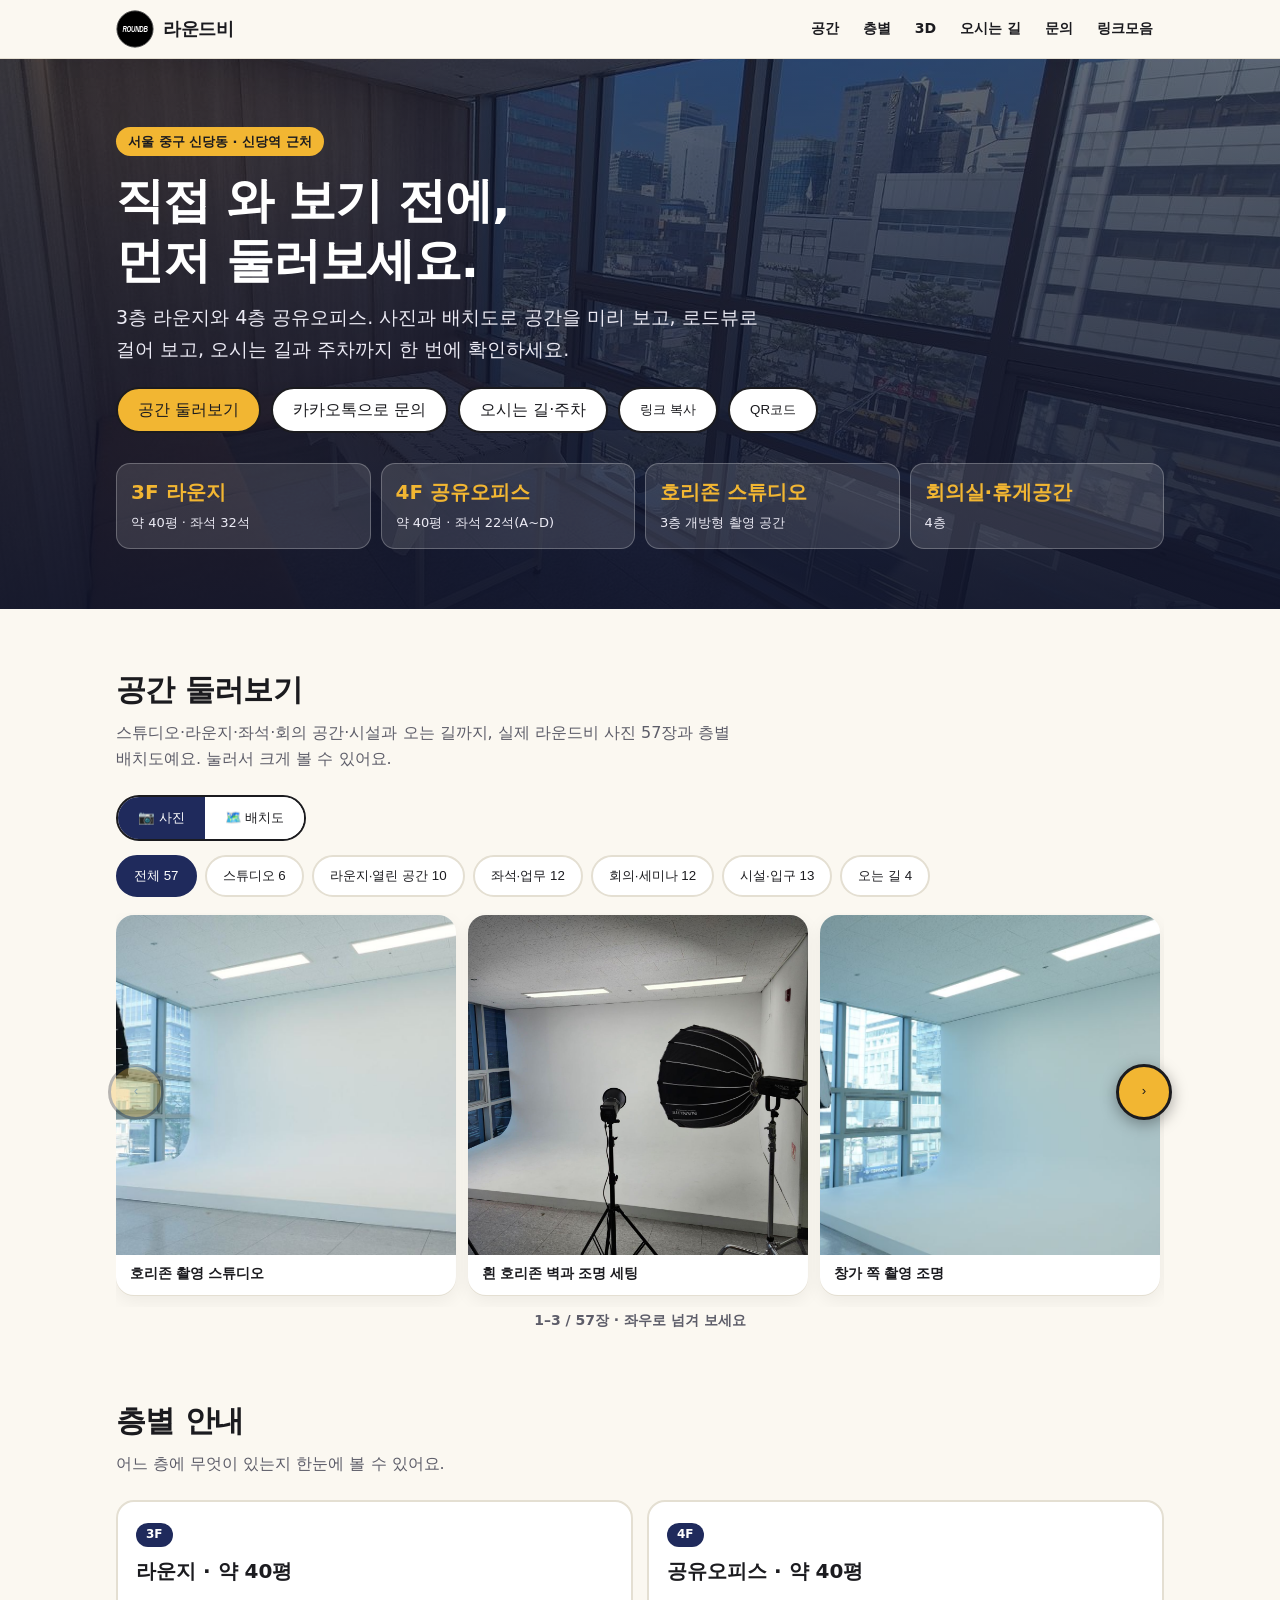
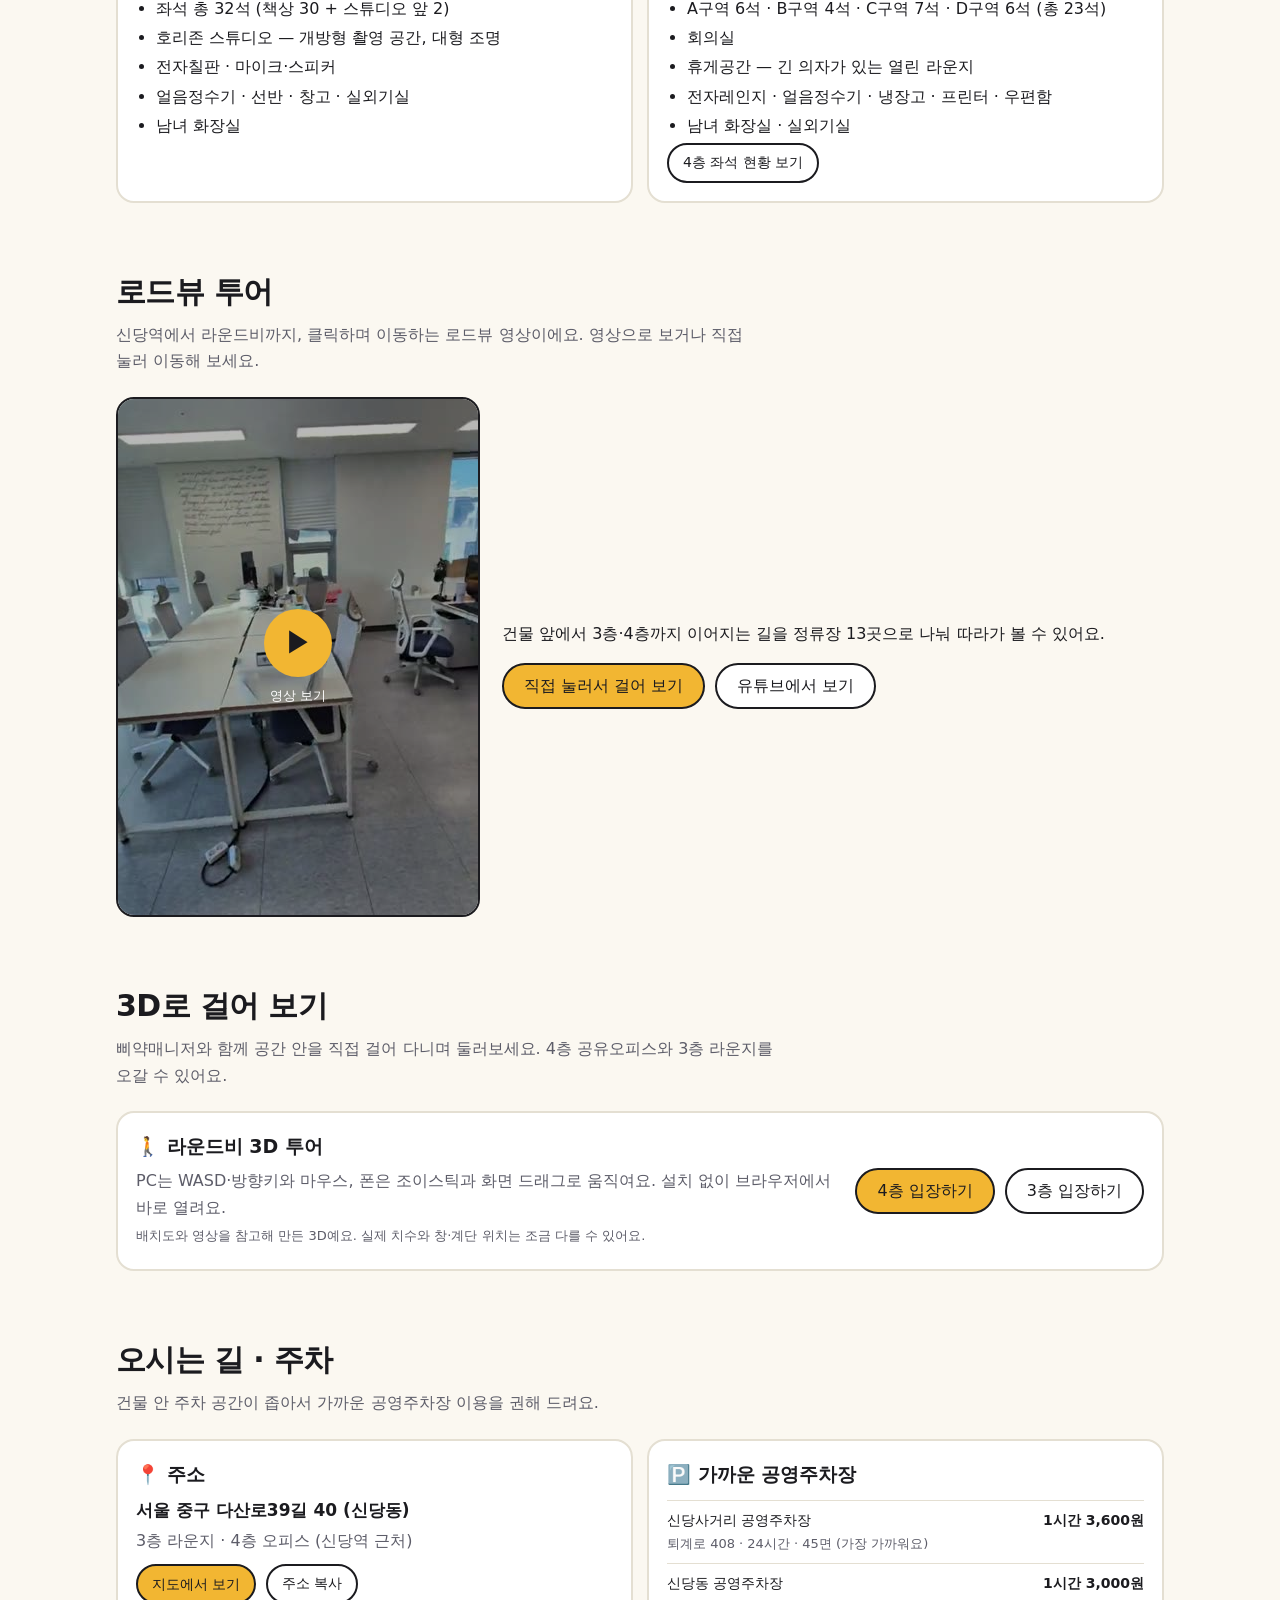
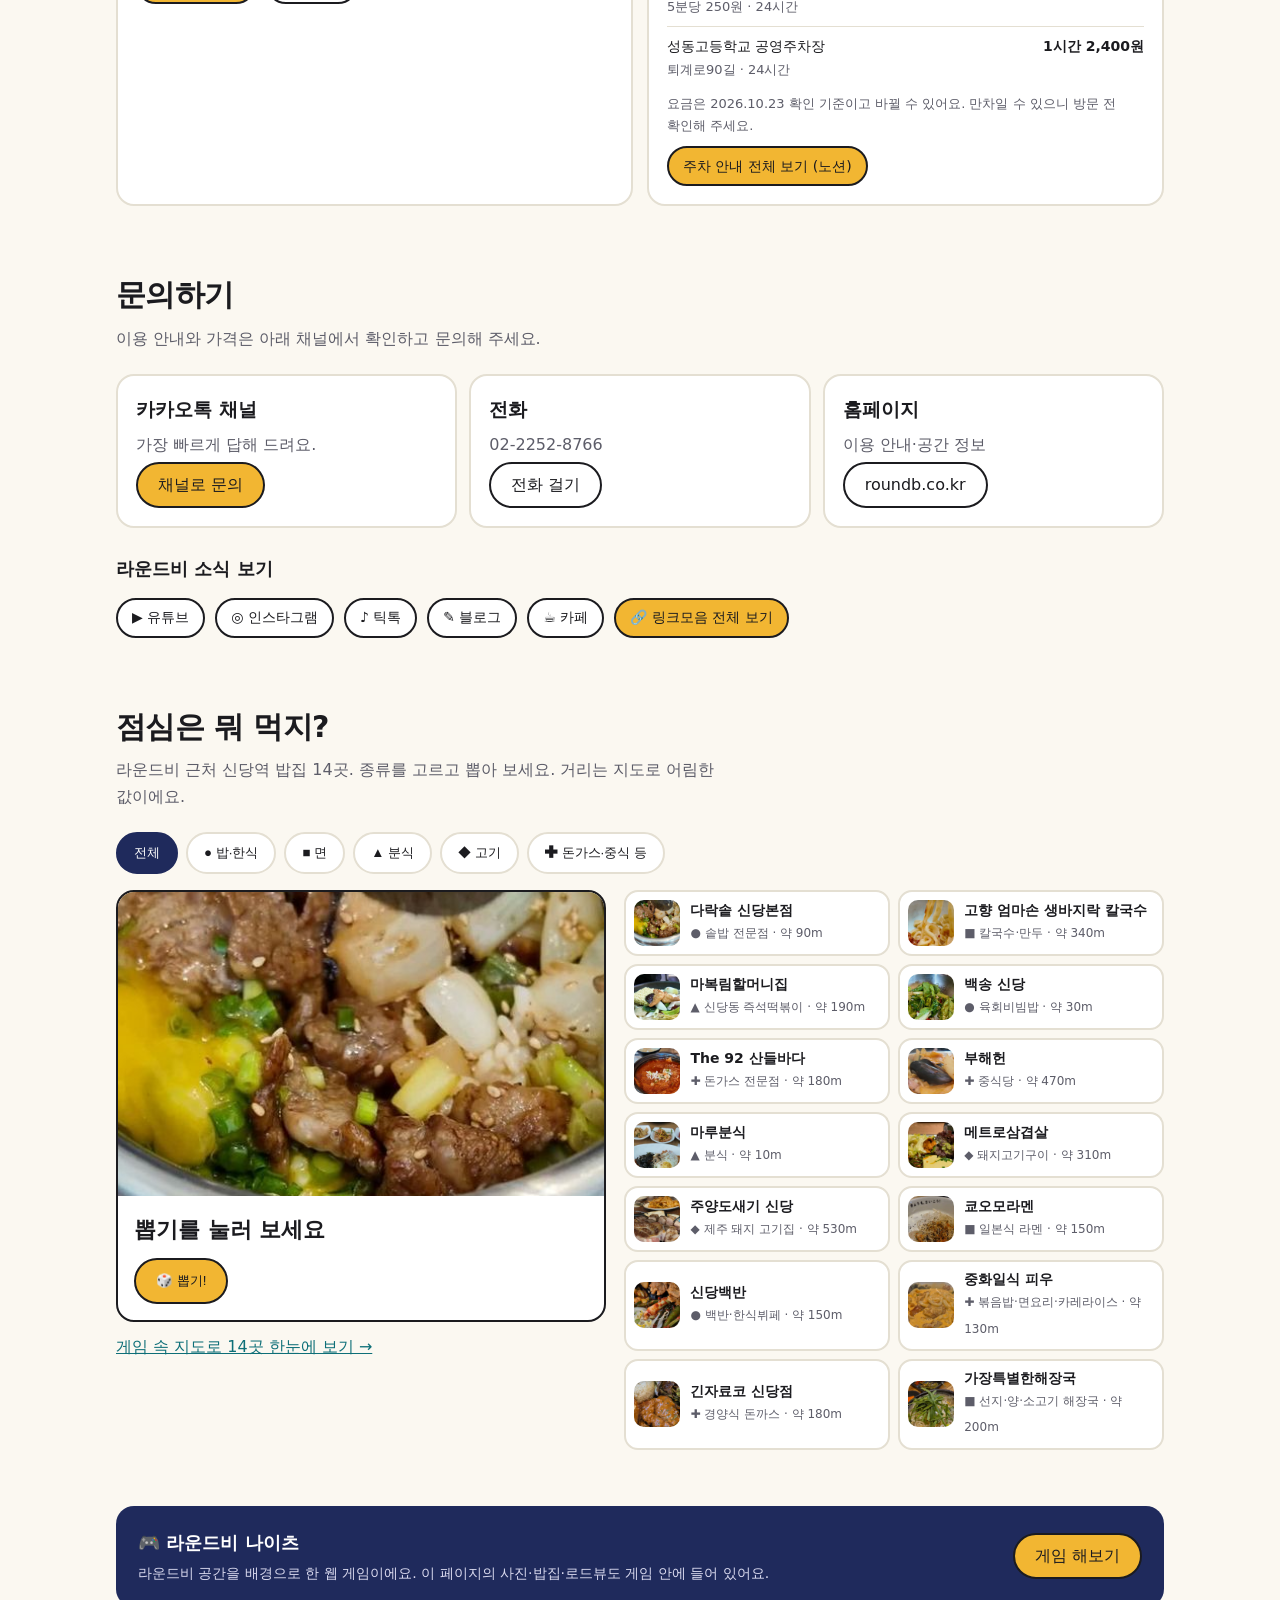
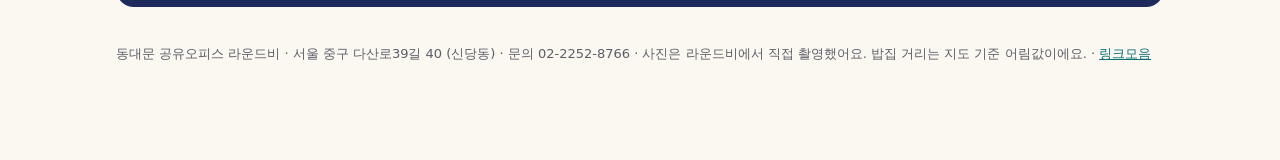
==== commit 4ca72209: "Add QR code buttons next to every "link copy" button (lobby cards, promo views, intro page) Why: the" ====
--- a/intro/index.html
+++ b/intro/index.html
@@ -139,7 +139,9 @@
     <div class="cta">
       <a class="btn pri" href="#space">공간 둘러보기</a>
       <a class="btn" style="background:#fff" href="https://pf.kakao.com/_guxfxlX" target="_blank" rel="noopener noreferrer">카카오톡으로 문의</a>
-      <a class="btn" style="background:#fff" href="#way">오시는 길·주차</a>
+      <a class="btn" style="background:#fff" href="#way">오시는 길·주차</a>
+      <button class="btn" id="shL" type="button" style="background:#fff">링크 복사</button>
+      <button class="btn" id="shQ" type="button" style="background:#fff">QR코드</button>
     </div>
     <div class="facts">
       <div class="fact"><b>3F 라운지</b><span>약 40평 · 좌석 32석</span></div>
@@ -443,5 +445,9 @@
 $("#play").onclick=function(){$("#poster").innerHTML='<iframe src="https://www.youtube-nocookie.com/embed/zQr1TnnuXpA?autoplay=1&rel=0" title="라운드비 로드뷰 투어" allow="autoplay; encrypted-media; picture-in-picture" allowfullscreen></iframe>'};
 })();
 </script>
+<script src="../qr-share.js?v=qr1"></script>
+<script>(function(){var U="https://ksinvaid.github.io/roundb-night-defense/intro/",L=document.getElementById("shL"),Q=document.getElementById("shQ");
+if(L)L.onclick=function(){var o=L.textContent,done=function(){L.textContent="복사했어요 ✓";setTimeout(function(){L.textContent=o},1600)};if(navigator.clipboard&&navigator.clipboard.writeText){navigator.clipboard.writeText(U).then(done,function(){prompt("주소를 복사하세요",U)})}else{prompt("주소를 복사하세요",U)}};
+if(Q)Q.onclick=function(){if(window.RbQR)RbQR.open({title:"라운드비 소개",items:[{label:"",url:U}]});else prompt("주소를 복사하세요",U)};})();</script>
 </body>
 </html>
